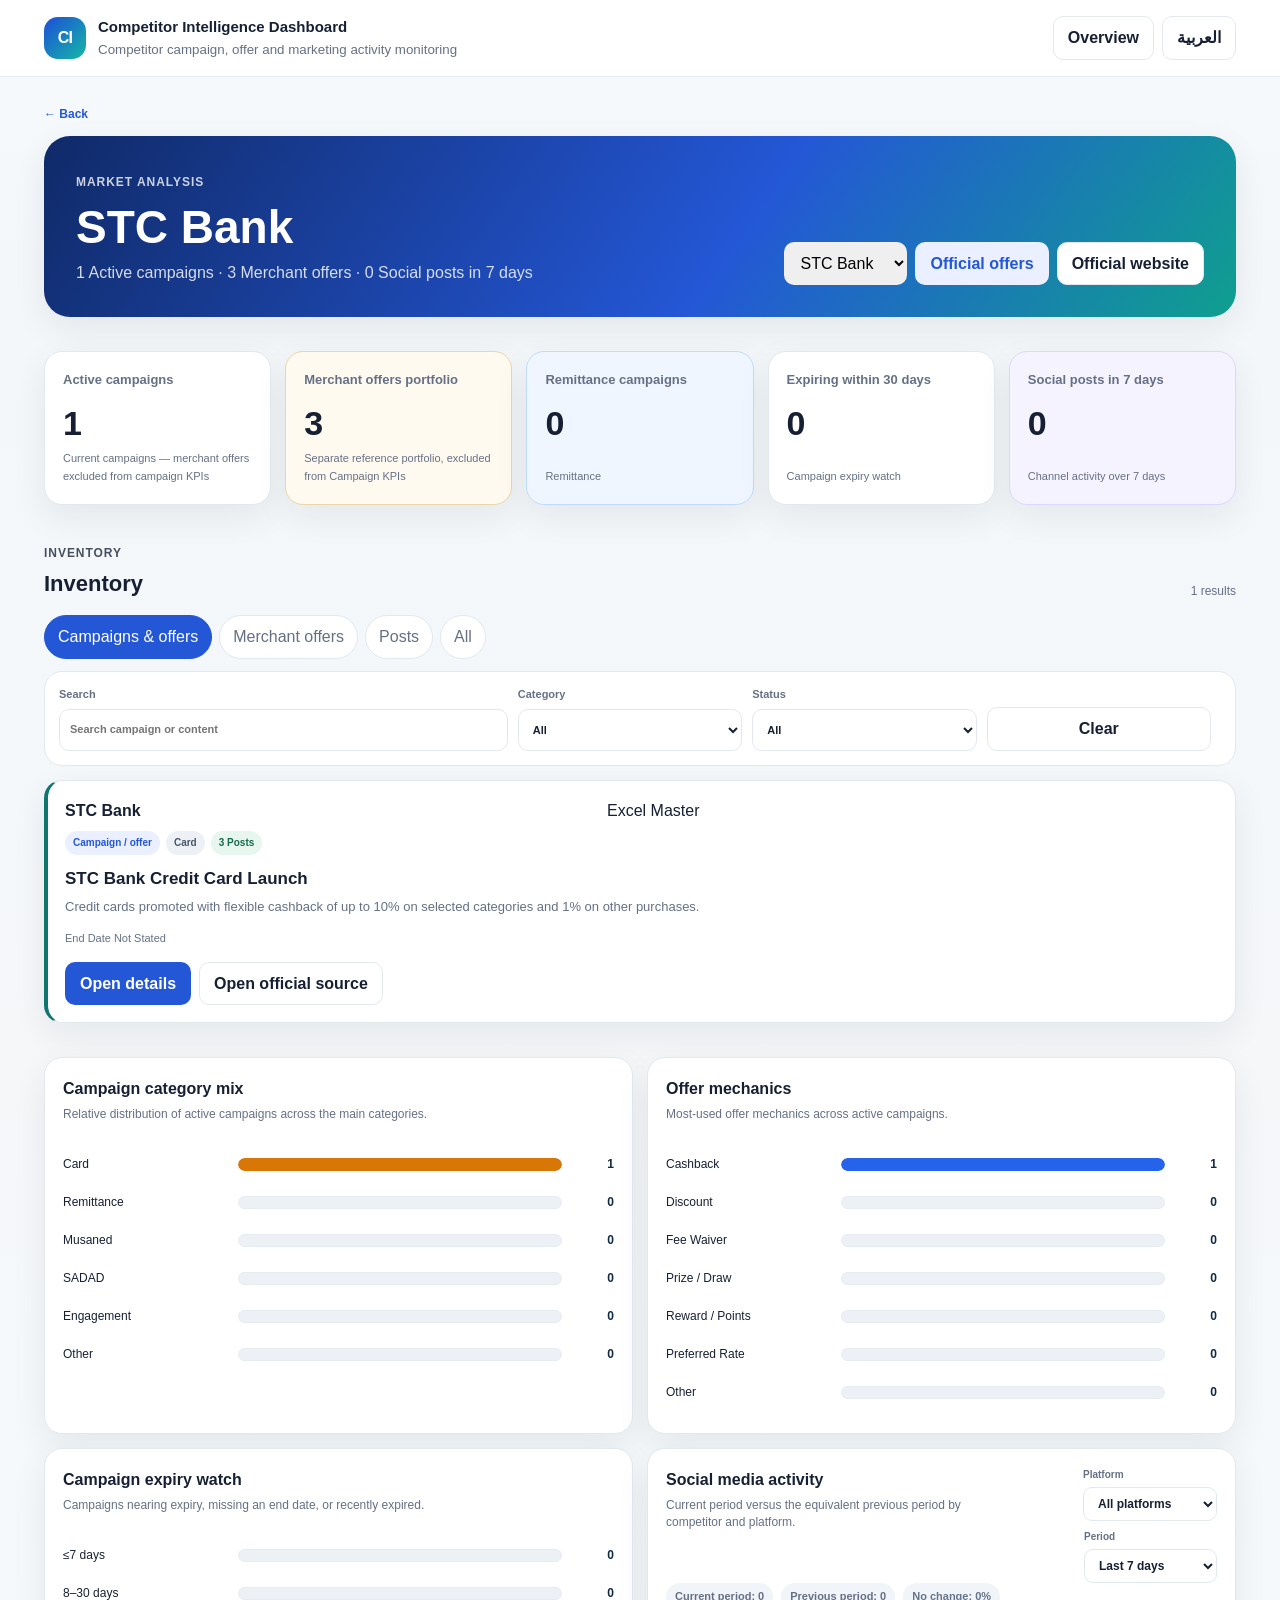
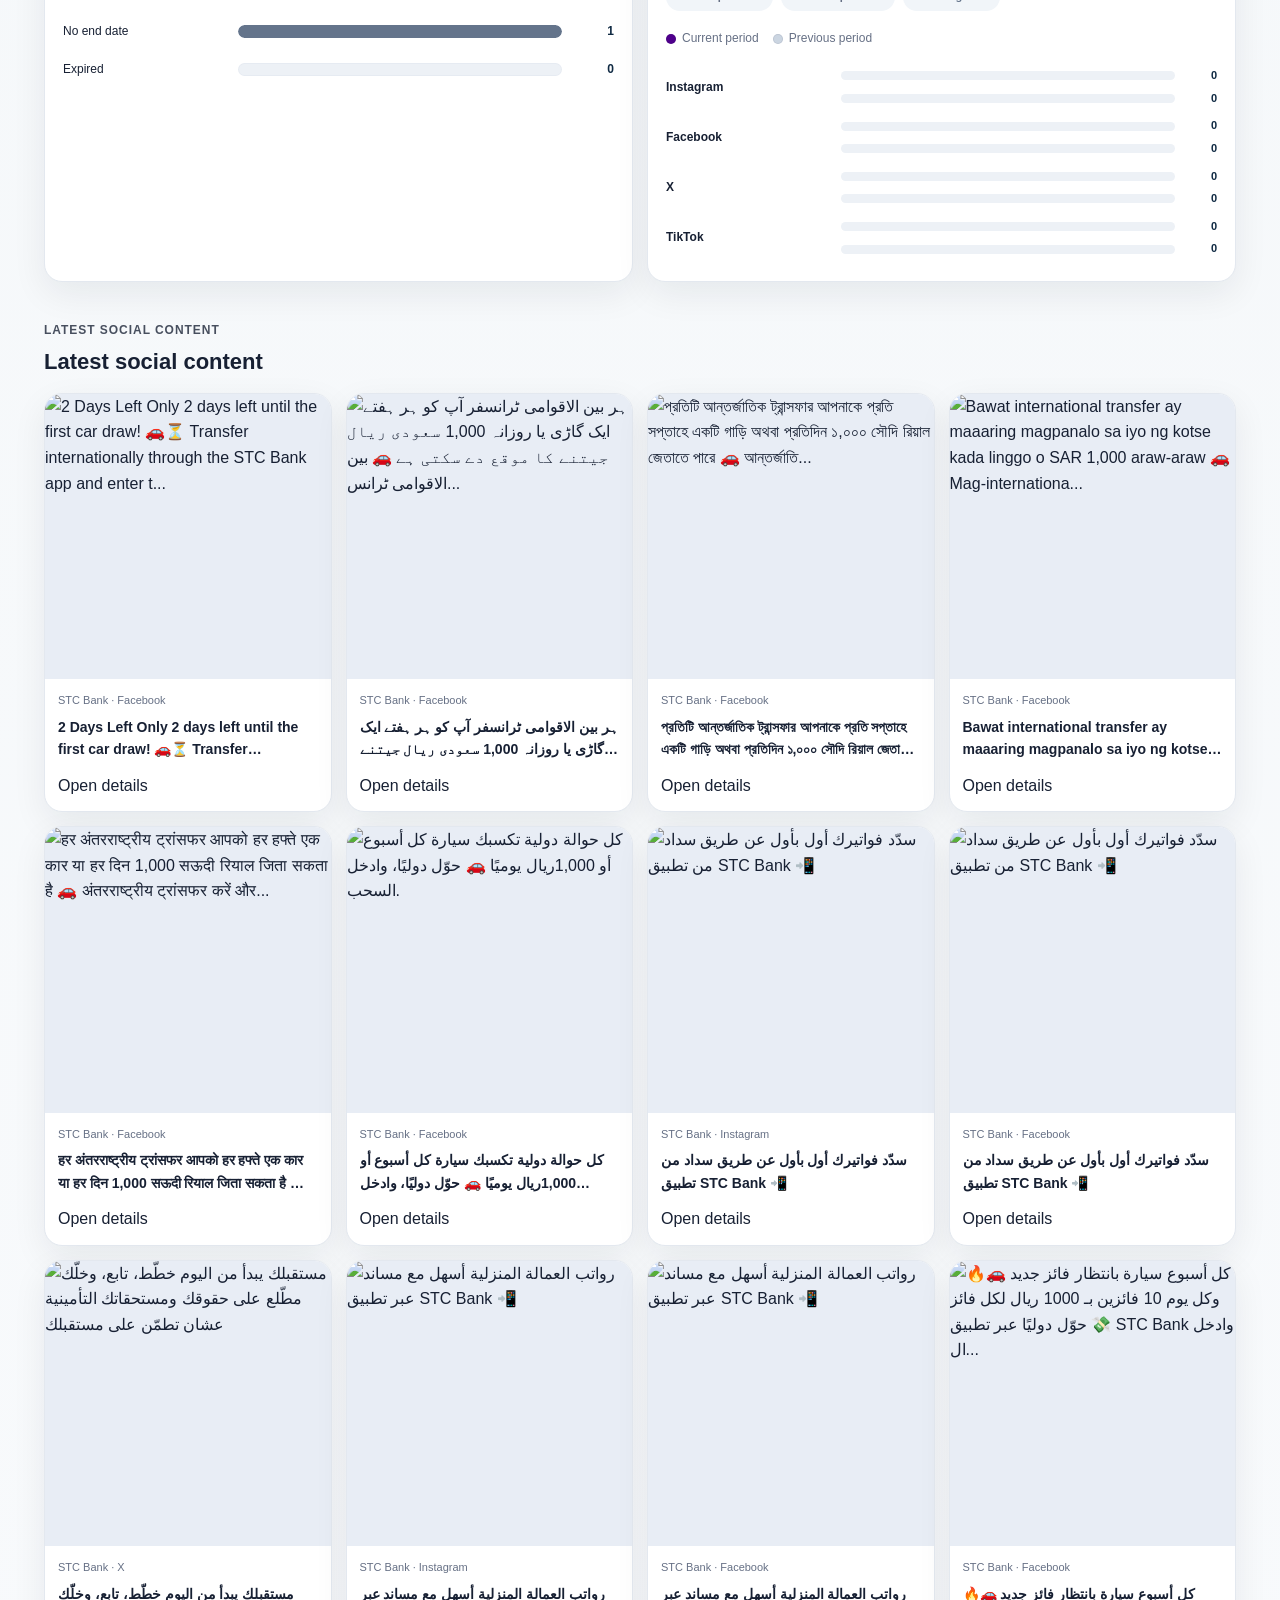
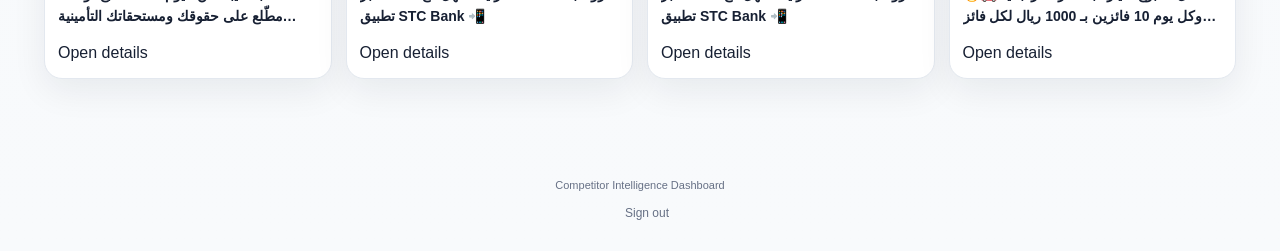
==== competitor.html @ 685571c6 "Add files via upload" ====
<!DOCTYPE html>
<html lang="en" dir="ltr">
<head><meta charset="UTF-8"><meta name="viewport" content="width=device-width, initial-scale=1.0"><title>Competitor Analysis</title><link rel="stylesheet" href="assets/styles.css?v=5.9.1"></head>
<body>
<header class="site-header"><div class="site-header__inner"><a class="brand" href="index.html"><span class="brand__mark">CI</span><span><strong data-i18n="appTitle"></strong><small data-i18n="appSubtitle"></small></span></a><div class="header-actions"><a class="button button--secondary" href="review.html" data-i18n="reviewCenter" data-admin-only hidden></a><button id="export-edits" class="button button--ghost" data-i18n="exportEdits"></button><a class="button button--ghost" href="index.html" data-i18n="overview"></a><button class="language-button" data-language-toggle></button></div></div></header>
<main class="page-shell"><div id="loading" class="loading-state"><span class="spinner"></span><span data-i18n="loading"></span></div><div id="error"></div><div id="content" hidden>
<nav class="breadcrumb"><a href="index.html">← <span data-i18n="back"></span></a></nav>
<section class="competitor-hero"><div><span class="eyebrow" data-i18n="marketAnalysis"></span><h1 id="competitor-name"></h1><p id="competitor-summary"></p></div><div class="competitor-hero__actions"><button id="refresh-competitor" type="button" class="button button--primary" data-i18n="checkNow" data-refresh-control="true" data-admin-only hidden></button><button id="add-campaign" class="button button--primary" data-i18n="addCampaign"></button><select id="competitor-switcher"></select><a id="offers-url" class="button button--secondary" target="_blank" rel="noopener noreferrer" data-i18n="officialOffers"></a><a id="website-url" class="button button--ghost" target="_blank" rel="noopener noreferrer" data-i18n="officialWebsite"></a></div></section>
<section class="section"><div id="kpi-grid" class="kpi-grid"></div></section>
<section class="section"><div class="section-heading"><div><span class="eyebrow" data-i18n="inventory"></span><h2 data-i18n="inventory"></h2></div><span id="result-count" class="result-meta"></span></div>
<div class="tabs" id="content-tabs"><button class="tab is-active" data-type="campaign" data-i18n="campaigns"></button><button class="tab" data-type="merchant_offer" data-i18n="merchantOffers"></button><button class="tab" data-type="posts" data-i18n="posts"></button><button class="tab" data-type="review" data-i18n="review" data-admin-only hidden></button><button class="tab" data-type="all" data-i18n="all"></button></div>
<div class="filter-panel"><div class="filter-grid"><label><span data-i18n="search"></span><input id="search" type="search" data-i18n-placeholder="searchPlaceholder"></label><label><span data-i18n="category"></span><select id="category-filter"></select></label><label><span data-i18n="status"></span><select id="status-filter"><option value="" data-i18n="all"></option><option value="Active">Active</option><option value="End Date Not Stated">End Date Not Stated</option><option value="Expiring ≤7 Days">Expiring ≤7 Days</option><option value="Expiring 8–30 Days">Expiring 8–30 Days</option><option value="Expired">Expired</option></select></label><label data-admin-only hidden><span data-i18n="reviewReason"></span><select id="review-reason-filter"></select></label><button id="clear-filters" class="button button--ghost" data-i18n="clear"></button></div></div>
<div id="item-list" class="item-list"></div><button id="load-more" type="button" class="button button--secondary load-more" data-i18n="loadMore" hidden></button></section>
<section class="section"><div class="chart-grid"><article class="chart-card"><header><div><h3 data-i18n="categoryMix"></h3><p data-i18n="campaignMixNote"></p></div></header><div id="category-chart" class="chart-body"></div></article><article class="chart-card"><header><div><h3 data-i18n="mechanicsMix"></h3><p data-i18n="mechanicsMixNote"></p></div></header><div id="mechanics-chart" class="chart-body"></div></article><article class="chart-card"><header><div><h3 data-i18n="expiryRisk"></h3><p data-i18n="expiryRiskNote"></p></div></header><div id="expiry-chart" class="chart-body"></div></article><article class="chart-card chart-card--social"><header><div><h3 data-i18n="socialMediaActivity"></h3><p data-i18n="socialActivityNote"></p></div><div class="chart-toolbar"><label><span data-i18n="platform"></span><select id="competitor-social-platform-filter"><option value="" data-i18n="allPlatforms"></option><option value="instagram">Instagram</option><option value="facebook">Facebook</option><option value="x">X</option><option value="tiktok">TikTok</option></select></label><label><span data-i18n="chartPeriod"></span><select id="competitor-social-period-filter"><option value="7" data-i18n="last7Days"></option><option value="30" data-i18n="last30Days"></option></select></label></div></header><div id="competitor-social-comparison-summary" class="chart-comparison-summary"></div><div id="channel-chart" class="chart-body"></div></article></div></section>
<section class="section"><div class="section-heading"><div><span class="eyebrow" data-i18n="latestMedia"></span><h2 data-i18n="latestMedia"></h2></div></div><div id="media-grid" class="media-grid"></div></section>
<section id="competitor-source-health" class="section" hidden><details class="compact-drawer source-drawer"><summary><strong data-i18n="sourceHealth"></strong><span id="source-summary" class="status-summary"></span></summary><div class="drawer-body"><div id="source-list" class="source-list"></div></div></details><details class="compact-drawer refresh-drawer"><summary><strong data-i18n="refreshHistory"></strong></summary><div class="drawer-body"><div id="refresh-history-list" class="refresh-history-list"></div></div></details></section>
</div></main><footer class="footer"><span>Competitor Intelligence Dashboard</span><a class="footer-signout" href="/__logout" data-i18n="signOut"></a></footer><script src="assets/common.js?v=5.9.1" defer></script><script src="assets/competitor.js?v=5.9.1" defer></script></body></html>
---- assets/styles.css ----
:root {
  --bg: #f4f7fb;
  --surface: #ffffff;
  --surface-soft: #f8fafc;
  --text: #172033;
  --muted: #667085;
  --border: #e3e8ef;
  --primary: #2457d6;
  --primary-soft: #eaf0ff;
  --success: #087f5b;
  --success-soft: #e7f8f1;
  --warning: #a35b00;
  --warning-soft: #fff3db;
  --partner: #7c3aed;
  --partner-soft: #f1eafe;
  --danger: #b42318;
  --shadow: 0 12px 35px rgba(16, 24, 40, .07);
  --radius: 18px;
}
* { box-sizing: border-box; }
html { scroll-behavior: smooth; }
body { margin: 0; background: var(--bg); color: var(--text); font-family: Inter, "Segoe UI", Tahoma, Arial, sans-serif; line-height: 1.6; }
a { color: inherit; text-decoration: none; }
button, input, select { font: inherit; }
button, select { cursor: pointer; }
.site-header { position: sticky; top: 0; z-index: 50; background: rgba(255,255,255,.92); backdrop-filter: blur(12px); border-bottom: 1px solid var(--border); }
.site-header__inner { max-width: 1240px; margin: auto; min-height: 76px; padding: 12px 24px; display: flex; align-items: center; justify-content: space-between; gap: 18px; }
.brand { display: flex; align-items: center; gap: 12px; min-width: 0; }
.brand__mark { width: 42px; height: 42px; border-radius: 14px; background: linear-gradient(135deg, #1d4ed8, #14b8a6); color: #fff; display: grid; place-items: center; font-weight: 800; letter-spacing: -.04em; }
.brand span:last-child { display: grid; min-width: 0; }
.brand strong { font-size: 15px; }
.brand small { color: var(--muted); white-space: nowrap; overflow: hidden; text-overflow: ellipsis; max-width: 560px; }
.header-actions { display: flex; gap: 8px; align-items: center; }
.language-button, .button { border: 1px solid transparent; border-radius: 10px; min-height: 40px; padding: 8px 14px; font-weight: 700; background: var(--surface); color: var(--text); display: inline-flex; align-items: center; justify-content: center; gap: 7px; }
.language-button { border-color: var(--border); }
.button--primary { background: var(--primary); color: #fff; }
.button--secondary { background: var(--primary-soft); color: var(--primary); }
.button--danger { background: #fff1f2; color: #b42318; border-color: #fecdd3; }
.button--danger:hover { background: #ffe4e6; color: #991b1b; }
.button--ghost { border-color: var(--border); background: var(--surface); }
.button:hover, .language-button:hover { transform: translateY(-1px); box-shadow: 0 6px 16px rgba(16,24,40,.08); }
.page-shell { max-width: 1240px; margin: auto; padding: 28px 24px 70px; }
.hero, .competitor-hero, .item-hero { background: linear-gradient(125deg, #102a68, #2457d6 58%, #0f9f8f); color: #fff; border-radius: 26px; padding: 32px; display: flex; justify-content: space-between; align-items: flex-end; gap: 30px; box-shadow: var(--shadow); }
.hero h1, .competitor-hero h1, .item-hero h1 { margin: 7px 0 6px; font-size: clamp(28px, 4vw, 46px); line-height: 1.15; }
.hero p, .competitor-hero p, .item-hero p { margin: 0; max-width: 760px; color: rgba(255,255,255,.82); }
.hero__meta, .competitor-hero__actions, .item-hero__actions { display: flex; flex-wrap: wrap; gap: 8px; justify-content: flex-end; }
.competitor-hero__actions select { min-height: 42px; border: 0; border-radius: 10px; padding: 0 12px; }
.eyebrow { font-size: 12px; font-weight: 800; letter-spacing: .08em; text-transform: uppercase; opacity: .78; }
.meta-chip, .status-chip { padding: 8px 11px; border-radius: 999px; background: rgba(255,255,255,.14); color: #fff; font-size: 12px; white-space: nowrap; }
.status-chip--success { background: rgba(16,185,129,.24); }
.status-chip--warning { background: rgba(245,158,11,.28); }
.notice-grid { display: grid; grid-template-columns: repeat(2, minmax(0,1fr)); gap: 12px; margin: 18px 0; }
.notice { padding: 14px 16px; background: #eef4ff; color: #29466f; border: 1px solid #dce7fa; border-radius: 14px; font-size: 13px; }
.section { margin-top: 34px; }
.section-heading { display: flex; justify-content: space-between; align-items: end; gap: 18px; margin-bottom: 14px; }
.section-heading h2 { margin: 2px 0 0; font-size: 22px; }
.section-heading p { margin: 0; max-width: 620px; color: var(--muted); font-size: 13px; }
.count-badge { display: inline-grid; place-items: center; min-width: 25px; height: 25px; padding: 0 7px; border-radius: 999px; background: var(--warning-soft); color: var(--warning); font-size: 12px; vertical-align: middle; }
.kpi-grid { display: grid; grid-template-columns: repeat(5, minmax(0,1fr)); gap: 14px; }
.kpi-card { background: var(--surface); border: 1px solid var(--border); border-radius: var(--radius); padding: 18px; box-shadow: var(--shadow); min-height: 135px; display: flex; flex-direction: column; }
.kpi-card__label { color: var(--muted); font-size: 13px; font-weight: 700; }
.kpi-card strong { font-size: 34px; line-height: 1.1; margin: 14px 0 8px; }
.kpi-card small { color: var(--muted); font-size: 11px; margin-top: auto; }
.kpi-card--success { border-top: 4px solid var(--success); }
.kpi-card--partner { border-top: 4px solid var(--partner); }
.kpi-card--info { border-top: 4px solid var(--primary); }
.kpi-card--warning { border-top: 4px solid var(--warning); }
.chart-grid { display: grid; grid-template-columns: repeat(2, minmax(0,1fr)); gap: 14px; }
.chart-card { background: var(--surface); border: 1px solid var(--border); border-radius: var(--radius); box-shadow: var(--shadow); overflow: hidden; }
.chart-card--wide { grid-column: span 1; }
.chart-card--full { grid-column: 1 / -1; }
.chart-card header { padding: 18px 18px 0; }
.chart-card h3 { margin: 0; font-size: 16px; }
.chart-card header p { color: var(--muted); margin: 4px 0 0; font-size: 12px; }
.chart-body { padding: 18px; min-height: 180px; }
.chart-body--scroll { overflow-x: auto; }
.bar-row { display: grid; grid-template-columns: minmax(90px, 160px) 1fr 32px; align-items: center; gap: 10px; margin: 10px 0; font-size: 12px; }
.bar-row__label { overflow: hidden; text-overflow: ellipsis; white-space: nowrap; }
.bar-row__track { height: 10px; background: #edf1f6; border-radius: 99px; overflow: hidden; }
.bar-row__fill { display: block; height: 100%; border-radius: inherit; background: var(--bar-color, var(--primary)); }
.bar-row__value { text-align: end; }
.line-chart { width: 100%; height: auto; min-height: 190px; }
.chart-gridline { stroke: #e7ecf2; stroke-width: 1; }
.chart-legend { display: flex; gap: 14px; flex-wrap: wrap; font-size: 12px; color: var(--muted); }
.chart-legend span { display: inline-flex; gap: 6px; align-items: center; }
.chart-legend i { width: 10px; height: 10px; border-radius: 99px; background: var(--legend-color); }
.matrix, .heatmap { min-width: 680px; }
.matrix__row, .heatmap__row { display: grid; grid-template-columns: minmax(130px, 1.5fr) repeat(4, minmax(70px,1fr)); border-bottom: 1px solid var(--border); align-items: center; }
.matrix__row > *, .heatmap__row > * { padding: 10px; text-align: center; font-size: 12px; }
.matrix__row > :first-child, .heatmap__row > :first-child { text-align: start; font-weight: 700; }
.matrix__row--head, .heatmap__row--head { background: var(--surface-soft); color: var(--muted); }
.heatmap__row { grid-template-columns: minmax(130px, 1.5fr) repeat(8, minmax(80px,1fr)); }
.heatmap__cell { background: color-mix(in srgb, var(--primary) calc(var(--heat) * 75%), white); min-height: 42px; display: grid; place-items: center; }
.alert-section { background: var(--surface); border: 1px solid var(--border); border-radius: var(--radius); padding: 18px; box-shadow: var(--shadow); }
.alert-list { display: grid; gap: 8px; }
.alert-row { display: grid; grid-template-columns: 34px 1fr auto; gap: 10px; align-items: center; border: 1px solid var(--border); border-radius: 12px; padding: 11px; background: var(--surface-soft); }
.alert-row:hover { border-color: #b8c7e8; }
.alert-row__icon { width: 30px; height: 30px; border-radius: 9px; display: grid; place-items: center; background: var(--primary-soft); color: var(--primary); font-weight: 900; }
.alert-row--warning .alert-row__icon { background: var(--warning-soft); color: var(--warning); }
.alert-row__body { display: grid; min-width: 0; }
.alert-row__body span { color: var(--muted); white-space: nowrap; overflow: hidden; text-overflow: ellipsis; font-size: 12px; }
.alert-row time { color: var(--muted); font-size: 11px; }
.competitor-grid { display: grid; grid-template-columns: repeat(3,minmax(0,1fr)); gap: 14px; }
.competitor-card { background: var(--surface); border: 1px solid var(--border); border-radius: var(--radius); padding: 18px; box-shadow: var(--shadow); }
.competitor-card__head { display: flex; justify-content: space-between; gap: 12px; align-items: center; }
.competitor-card__head h3 { margin: 0; font-size: 19px; }
.competitor-card__head a { color: var(--primary); font-size: 12px; font-weight: 800; }
.mini-kpis { display: grid; grid-template-columns: repeat(3,1fr); gap: 8px; margin: 16px 0; }
.mini-kpis span { background: var(--surface-soft); border-radius: 10px; padding: 10px; font-size: 10px; color: var(--muted); }
.mini-kpis strong { display: block; color: var(--text); font-size: 20px; }
.compact-dl { margin: 0; display: grid; gap: 8px; }
.compact-dl div { display: flex; justify-content: space-between; gap: 10px; font-size: 12px; }
.compact-dl dt { color: var(--muted); }
.compact-dl dd { margin: 0; font-weight: 700; text-align: end; }
.media-grid { display: grid; grid-template-columns: repeat(4,minmax(0,1fr)); gap: 14px; }
.media-card { background: var(--surface); border: 1px solid var(--border); border-radius: var(--radius); overflow: hidden; box-shadow: var(--shadow); }
.media-card__visual { display: block; aspect-ratio: 1/1; background: #e8edf5; overflow: hidden; }
.media, .media-link { width: 100%; height: 100%; object-fit: cover; display: block; }
.media-link { position: relative; }
.media-link img { width: 100%; height: 100%; object-fit: cover; }
.media-play { position: absolute; inset: 50% auto auto 50%; transform: translate(-50%,-50%); width: 52px; height: 52px; border-radius: 50%; display: grid; place-items: center; background: rgba(0,0,0,.7); color: #fff; }
.media-placeholder { height: 100%; min-height: 160px; display: grid; place-items: center; align-content: center; gap: 7px; background: #172033; color: #fff; font-size: 36px; text-align: center; padding: 20px; }
.media-placeholder small { font-size: 11px; opacity: .7; }
.media-card__body { padding: 13px; }
.media-card__meta { color: var(--muted); font-size: 11px; }
.media-card h3 { font-size: 14px; margin: 6px 0 12px; display: -webkit-box; -webkit-line-clamp: 2; -webkit-box-orient: vertical; overflow: hidden; }
.media-card__actions { display: flex; justify-content: space-between; font-size: 11px; color: var(--primary); font-weight: 800; }
.tabs { display: flex; gap: 7px; flex-wrap: wrap; margin-bottom: 12px; }
.tab { border: 1px solid var(--border); background: var(--surface); border-radius: 999px; padding: 8px 13px; color: var(--muted); }
.tab.is-active { background: var(--primary); color: #fff; border-color: var(--primary); }
.filter-panel { background: var(--surface); border: 1px solid var(--border); border-radius: var(--radius); padding: 14px; margin-bottom: 14px; }
.filter-grid { display: grid; grid-template-columns: 2fr repeat(3,1fr) auto; gap: 10px; align-items: end; }
.filter-grid label { display: grid; gap: 5px; color: var(--muted); font-size: 11px; font-weight: 700; }
.filter-grid input, .filter-grid select { width: 100%; min-height: 42px; border: 1px solid var(--border); background: #fff; border-radius: 10px; padding: 8px 10px; color: var(--text); }
.item-list { display: grid; gap: 12px; }
.item-card { background: var(--surface); border: 1px solid var(--border); border-inline-start: 5px solid #94a3b8; border-radius: var(--radius); overflow: hidden; box-shadow: var(--shadow); display: grid; grid-template-columns: auto 1fr; }
.item-card--success { border-inline-start-color: var(--success); }
.item-card--partner { border-inline-start-color: var(--partner); }
.item-card--warning { border-inline-start-color: var(--warning); }
.item-card--info { border-inline-start-color: var(--primary); }
.item-card__media { width: 180px; min-height: 180px; background: #edf1f6; }
.item-card__media .media { min-height: 180px; }
.item-card__body { padding: 17px; min-width: 0; }
.item-card__top { display: flex; justify-content: space-between; gap: 12px; }
.item-card__brand { font-weight: 800; }
.item-card__source { color: var(--muted); font-size: 11px; }
.item-card h3 { margin: 10px 0 5px; font-size: 17px; }
.item-card p { margin: 0 0 12px; color: var(--muted); font-size: 13px; }
.item-card__meta { display: flex; flex-wrap: wrap; gap: 15px; color: var(--muted); font-size: 11px; }
.item-card__actions { display: flex; gap: 8px; margin-top: 14px; flex-wrap: wrap; }
.pill-row { display: flex; gap: 6px; flex-wrap: wrap; margin-top: 8px; }
.pill { display: inline-flex; align-items: center; min-height: 24px; padding: 3px 8px; border-radius: 999px; background: #edf1f6; color: #475569; font-size: 10px; font-weight: 800; }
.pill--success { background: var(--success-soft); color: var(--success); }
.pill--partner { background: var(--partner-soft); color: var(--partner); }
.pill--warning { background: var(--warning-soft); color: var(--warning); }
.pill--info { background: var(--primary-soft); color: var(--primary); }
.pill--benefit { background: #fff0f6; color: #b42366; }
.result-meta { color: var(--muted); font-size: 12px; }
.panel { background: var(--surface); border: 1px solid var(--border); border-radius: var(--radius); padding: 16px; }
.panel summary { cursor: pointer; font-weight: 800; }
.source-list { display: grid; gap: 8px; margin-top: 12px; }
.source-row { display: grid; grid-template-columns: 1fr 1fr auto minmax(0,2fr); gap: 10px; align-items: center; padding: 10px; border-top: 1px solid var(--border); font-size: 12px; }
.source-row code { overflow: hidden; text-overflow: ellipsis; color: var(--danger); }
.insight-grid { display: grid; grid-template-columns: repeat(3,minmax(0,1fr)); gap: 14px; }
.insight-card { background: var(--surface); border: 1px solid var(--border); border-radius: var(--radius); padding: 18px; box-shadow: var(--shadow); }
.insight-card > span { color: var(--muted); font-size: 12px; }
.insight-card strong { display: block; font-size: 22px; margin: 8px 0; }
.insight-card p { color: var(--muted); font-size: 12px; margin: 0; }
.breadcrumb { margin-bottom: 12px; color: var(--primary); font-weight: 800; font-size: 12px; }
.warning-stack { display: grid; gap: 8px; margin-top: 16px; }
.warning-box { padding: 13px 15px; border-radius: 12px; background: var(--warning-soft); color: var(--warning); border: 1px solid #f5d79b; }
.item-detail-grid { display: grid; grid-template-columns: 1fr 1fr 1.2fr; gap: 14px; }
.detail-card { background: var(--surface); border: 1px solid var(--border); border-radius: var(--radius); padding: 18px; box-shadow: var(--shadow); min-width: 0; }
.detail-card h2 { margin-top: 0; font-size: 18px; }
.detail-card dl { margin: 0; display: grid; gap: 8px; }
.detail-card dl div { display: grid; grid-template-columns: 120px 1fr; gap: 8px; border-bottom: 1px solid var(--border); padding-bottom: 7px; font-size: 12px; }
.detail-card dt { color: var(--muted); }
.detail-card dd { margin: 0; overflow-wrap: anywhere; }
.detail-card--media #media { min-height: 280px; }
.detail-card--media .media { max-height: 430px; border-radius: 12px; object-fit: contain; background: #111827; }
.classification-block h3 { margin: 18px 0 5px; font-size: 13px; }
.review-reasons { display: grid; gap: 5px; margin-top: 14px; }
.review-reasons code { padding: 7px; border-radius: 8px; background: var(--warning-soft); color: var(--warning); }
.timeline { position: relative; display: grid; gap: 10px; }
.timeline::before { content: ""; position: absolute; inset-block: 8px; inset-inline-start: 15px; width: 2px; background: var(--border); }
.timeline-row { display: grid; grid-template-columns: 32px 1fr; gap: 12px; position: relative; }
.timeline-row__dot { width: 14px; height: 14px; border-radius: 50%; background: var(--primary); border: 4px solid var(--primary-soft); margin: 5px 9px; z-index: 1; }
.timeline-row > div { background: var(--surface); border: 1px solid var(--border); border-radius: 13px; padding: 13px; }
.timeline-row p { margin: 4px 0; }
.timeline-row small { color: var(--muted); }
.empty-state, .error-state, .loading-state { background: var(--surface); border: 1px dashed #cbd5e1; border-radius: var(--radius); padding: 28px; color: var(--muted); text-align: center; }
.loading-state { margin-top: 30px; }
.spinner { display: inline-block; width: 17px; height: 17px; border: 2px solid #cbd5e1; border-top-color: var(--primary); border-radius: 50%; animation: spin .8s linear infinite; vertical-align: middle; margin-inline-end: 8px; }
.error-state { display: grid; gap: 12px; justify-items: center; margin-top: 28px; }
.error-state code { color: var(--danger); }
.footer { text-align: center; color: var(--muted); padding: 28px; font-size: 11px; }
@keyframes spin { to { transform: rotate(360deg); } }
@media (max-width: 1000px) {
  .kpi-grid { grid-template-columns: repeat(3,1fr); }
  .competitor-grid { grid-template-columns: repeat(2,1fr); }
  .media-grid { grid-template-columns: repeat(3,1fr); }
  .filter-grid { grid-template-columns: repeat(2,1fr); }
  .item-detail-grid { grid-template-columns: 1fr 1fr; }
  .detail-card--media { grid-column: 1 / -1; }
}
@media (max-width: 700px) {
  .site-header__inner, .page-shell { padding-inline: 14px; }
  .brand small { display: none; }
  .hero, .competitor-hero, .item-hero { padding: 22px; border-radius: 20px; display: grid; }
  .hero__meta, .competitor-hero__actions, .item-hero__actions { justify-content: flex-start; }
  .notice-grid, .chart-grid, .competitor-grid, .insight-grid, .item-detail-grid { grid-template-columns: 1fr; }
  .kpi-grid { grid-template-columns: repeat(2,1fr); }
  .media-grid { grid-template-columns: repeat(2,1fr); }
  .filter-grid { grid-template-columns: 1fr; }
  .item-card { grid-template-columns: 1fr; }
  .item-card__media { width: 100%; height: 220px; }
  .source-row { grid-template-columns: 1fr auto; }
  .source-row code { grid-column: 1 / -1; }
  .section-heading { align-items: flex-start; }
}
@media (max-width: 430px) {
  .kpi-grid, .media-grid { grid-template-columns: 1fr; }
  .header-actions .button { display: none; }
  .mini-kpis { grid-template-columns: 1fr; }
}

/* v4 professional additions */
:root { --navy:#102a43; --teal:#0f766e; --soft:#f4f7f9; --gold:#b7791f; --danger:#b42318; }
body { background: linear-gradient(180deg,#f7fafc 0,#f4f7f9 260px,#f8fafc 100%); }
.site-header { position: sticky; top: 0; z-index: 50; backdrop-filter: blur(14px); background: rgba(255,255,255,.94); }
.hero--executive { background: linear-gradient(135deg,#102a43,#0f766e); color:#fff; border:0; box-shadow:0 18px 50px rgba(16,42,67,.18); }
.hero--executive p,.hero--executive .eyebrow { color:rgba(255,255,255,.78); }
.hero--executive .meta-chip { background:rgba(255,255,255,.12); color:#fff; border-color:rgba(255,255,255,.2); }
.hero-notes { display:grid; gap:8px; margin-top:18px; max-width:780px; font-size:13px; color:rgba(255,255,255,.86); }
.compact-drawers { display:grid; grid-template-columns:1fr 1fr; gap:14px; margin:18px 0 8px; }
.compact-drawer { border:1px solid var(--border); border-radius:14px; background:#fff; box-shadow:0 8px 24px rgba(16,42,67,.05); overflow:hidden; }
.compact-drawer summary { cursor:pointer; list-style:none; display:flex; align-items:center; gap:10px; min-height:56px; padding:12px 16px; }
.compact-drawer summary::-webkit-details-marker { display:none; }
.compact-drawer summary::after { content:'⌄'; margin-inline-start:auto; color:var(--text-muted); transition:.2s; }
.compact-drawer[open] summary::after { transform:rotate(180deg); }
.drawer-icon { width:30px; height:30px; display:grid; place-items:center; border-radius:9px; background:#eef6f4; }
.drawer-body { border-top:1px solid var(--border); padding:16px; }
.drawer-actions { display:flex; align-items:center; justify-content:space-between; gap:12px; margin-bottom:12px; }
.drawer-description { color:var(--text-secondary); font-size:13px; margin:0 0 14px; }
.status-summary { font-size:13px; color:var(--text-secondary); }
.signal-grid { display:grid; grid-template-columns:repeat(4,minmax(0,1fr)); gap:14px; }
.signal-card { background:#fff; border:1px solid var(--border); border-radius:14px; padding:18px; box-shadow:0 8px 22px rgba(16,42,67,.05); }
.signal-card span { display:block; font-size:12px; color:var(--text-muted); margin-bottom:8px; }
.signal-card strong { font-size:18px; color:var(--navy); }
.kpi-card--gold { border-color:#ead7a4; background:#fffaf0; }
.kpi-card--blue { border-color:#bfdbfe; background:#eff6ff; }
.kpi-card--purple { border-color:#ddd6fe; background:#f5f3ff; }
.kpi-card--danger { border-color:#fecaca; background:#fff5f5; }
.kpi-card--warning { border-color:#fed7aa; background:#fff7ed; }
.pill--gold { background:#fff4d6; color:#8a5a00; }
.pill--success { background:#e7f6ef; color:#176b4d; }
.pill--purple { background:#f3e8ff; color:#7e22ce; }
.item-card--campaign { border-inline-start:4px solid #0f766e; }
.item-card--merchant_offer { border-inline-start:4px solid #d97706; }
.item-card--review { border-inline-start:4px solid #dc2626; }
.item-card--social_post,.item-card--awareness { border-inline-start:4px solid #2563eb; }
.item-card__body p { max-height:5.2em; overflow:hidden; }
.item-card__actions { flex-wrap:wrap; }
.source-list { display:grid; grid-template-columns:repeat(2,minmax(0,1fr)); gap:12px; }
.source-card { border:1px solid var(--border); border-radius:12px; padding:14px; background:#fff; }
.source-card--ok { border-inline-start:4px solid #16a34a; }
.source-card--failed { border-inline-start:4px solid #dc2626; background:#fff8f8; }
.source-card>div:first-child { display:flex; justify-content:space-between; gap:10px; margin-bottom:10px; }
.source-card dl { display:grid; grid-template-columns:repeat(3,1fr); gap:8px; margin:0 0 10px; }
.source-card dl div { min-width:0; }
.source-card dt { font-size:11px; color:var(--text-muted); }
.source-card dd { margin:2px 0 0; font-size:12px; overflow-wrap:anywhere; }
.source-card code { display:block; white-space:pre-wrap; overflow-wrap:anywhere; background:#fff1f2; color:#9f1239; padding:8px; border-radius:8px; margin:8px 0; font-size:11px; }
.source-state { font-size:12px; font-weight:700; }
.source-note { font-size:12px; color:#9a6700; background:#fff8db; padding:8px; border-radius:8px; }
.editor-note { margin:0 0 14px; padding:10px 12px; background:#eef6ff; border-radius:10px; color:#294e6e; font-size:13px; }
.modal-backdrop { position:fixed; inset:0; z-index:1000; background:rgba(15,23,42,.55); display:grid; place-items:center; padding:20px; }
.modal { width:min(900px,100%); max-height:92vh; overflow:auto; background:#fff; border-radius:18px; box-shadow:0 30px 90px rgba(15,23,42,.32); }
.modal__header,.modal__footer { display:flex; align-items:center; justify-content:space-between; gap:12px; padding:18px 20px; border-bottom:1px solid var(--border); }
.modal__footer { border-top:1px solid var(--border); border-bottom:0; justify-content:flex-end; flex-wrap:wrap; }
.modal__body { padding:20px; }
.icon-button { border:0; background:#f1f5f9; width:38px; height:38px; border-radius:10px; font-size:24px; cursor:pointer; }
.editor-grid { display:grid; grid-template-columns:repeat(2,minmax(0,1fr)); gap:14px; }
.editor-field { display:flex; flex-direction:column; gap:6px; }
.editor-field span { font-size:12px; color:var(--text-secondary); font-weight:600; }
.editor-field input,.editor-field select,.editor-field textarea { width:100%; border:1px solid var(--border); border-radius:9px; padding:10px 12px; font:inherit; background:#fff; }
.editor-field:has(textarea) { grid-column:1/-1; }
.editor-field input[type=checkbox] { width:22px; height:22px; }
.social-links { display:flex; flex-wrap:wrap; gap:9px; }
.social-link { display:inline-flex; align-items:center; padding:8px 11px; border:1px solid var(--border); border-radius:9px; text-decoration:none; font-weight:600; }
.social-link-count { width:100%; font-size:13px; color:var(--text-secondary); }
.detail-card--wide { grid-column:span 2; }
.matrix { min-width:720px; }
.matrix__row { grid-template-columns:minmax(170px,1.3fr) repeat(6,minmax(86px,1fr)); }
.chart-card header p { max-width:620px; }
.alert-list { display:grid; gap:8px; }
.alert-row { display:grid; grid-template-columns:140px 1fr auto; align-items:center; gap:10px; padding:10px 12px; border:1px solid var(--border); border-radius:10px; text-decoration:none; color:inherit; }
.alert-row__type { font-size:12px; color:#9a6700; }
.empty-state--compact { padding:10px; }

@media (max-width: 900px) {
  .compact-drawers,.source-list,.signal-grid { grid-template-columns:1fr 1fr; }
  .editor-grid { grid-template-columns:1fr; }
  .detail-card--wide { grid-column:auto; }
}
@media (max-width: 640px) {
  .compact-drawers,.source-list,.signal-grid { grid-template-columns:1fr; }
  .header-actions { width:100%; overflow:auto; padding-bottom:2px; }
  .alert-row { grid-template-columns:1fr; }
  .modal-backdrop { padding:8px; }
}

/* v5.7.3 — safe refresh feedback, history and bounded result rendering */
.load-more { display: block; margin: 18px auto 0; min-width: 180px; }
.load-more[hidden] { display: none; }
.source-actions { display: flex; flex-wrap: wrap; gap: 10px; align-items: center; margin-top: 10px; }
.source-actions > a { font-weight: 700; }
.refresh-history-list { display: grid; gap: 10px; }
.refresh-history-row { display: grid; gap: 8px; padding: 12px 14px; border: 1px solid var(--border); border-radius: 12px; background: var(--surface); }
.refresh-history-row > div:first-child { display: flex; justify-content: space-between; gap: 12px; color: var(--muted); }
.refresh-history-row > div:first-child strong { color: var(--text); }
.refresh-history-metrics { display: flex; flex-wrap: wrap; gap: 7px; }
.refresh-history-metrics span { padding: 4px 8px; border-radius: 999px; background: var(--surface-soft); color: var(--muted); font-size: 12px; font-weight: 700; }
.competitor-last-new { display: block; margin-top: 3px; color: var(--muted); font-size: 11px; font-weight: 600; }
button:disabled { cursor: wait; opacity: .72; }

@media (max-width: 640px) {
  .refresh-history-row > div:first-child { display: grid; }
  .source-actions .button { width: 100%; }
}

/* v5: detail analysis, compact review and no visible scoring */
.summary-grid{display:grid;grid-template-columns:repeat(2,minmax(0,1fr));gap:14px}.summary-card{border:1px solid var(--border);border-radius:14px;padding:18px;background:#fff;box-shadow:0 8px 22px rgba(16,42,67,.05)}.summary-card--wide{grid-column:1/-1}.summary-card h3{margin:0 0 10px}.summary-card ul{margin:0;padding-inline-start:20px;display:grid;gap:7px}.verification-state{display:inline-flex;align-items:center;gap:8px;font-weight:700;margin-bottom:10px}.evidence-snippet{margin-top:10px;padding:12px;border:1px solid var(--border);border-radius:10px;background:#f8fafc;white-space:pre-wrap;overflow-wrap:anywhere}.conflict-banner{margin-top:10px;padding:10px 12px;border-radius:10px;background:#fff7ed;border:1px solid #fed7aa}.kpi-grid--social{grid-template-columns:repeat(3,minmax(0,1fr))}.linked-posts{display:grid;gap:10px}.linked-post{display:grid;grid-template-columns:110px 1fr auto;gap:12px;align-items:center;padding:11px 12px;border:1px solid var(--border);border-radius:10px;text-decoration:none;color:inherit}.linked-post small{color:var(--text-muted)}.bulk-review{display:flex;align-items:center;gap:10px;flex-wrap:wrap;padding:12px;margin-bottom:12px;border:1px solid var(--border);border-radius:12px;background:#f8fafc}.review-select{width:18px;height:18px;margin:14px;align-self:flex-start}.modal--compact{width:min(720px,100%)}.header-actions{flex-wrap:wrap;justify-content:flex-end}.item-card:has(.review-select){position:relative}
@media(max-width:900px){.summary-grid,.kpi-grid--social{grid-template-columns:1fr 1fr}.linked-post{grid-template-columns:90px 1fr}.linked-post>:last-child{grid-column:2}}
@media(max-width:640px){.summary-grid,.kpi-grid--social{grid-template-columns:1fr}.summary-card--wide{grid-column:auto}.linked-post{grid-template-columns:1fr}.linked-post>:last-child{grid-column:auto}}

/* v5.1: current campaign overview before analytics */
.campaign-overview-section{margin-top:10px}.competitor-grid--campaigns{grid-template-columns:repeat(3,minmax(0,1fr));gap:14px}.competitor-card--campaigns{display:flex;flex-direction:column;gap:12px;min-height:250px}.competitor-card__head{display:flex;align-items:center;justify-content:space-between;gap:12px}.competitor-card__head h3{margin:0}.campaign-preview-list{display:grid;gap:8px;flex:1}.campaign-preview{display:flex;align-items:center;justify-content:space-between;gap:10px;padding:10px 11px;border:1px solid var(--border);border-radius:10px;text-decoration:none;color:inherit;background:#f8fafc}.campaign-preview:hover{background:#f1f5f9;border-color:#cbd5e1}.campaign-preview strong{display:block;font-size:13px;line-height:1.35}.campaign-preview small{display:block;margin-top:4px;color:var(--text-muted);font-size:11px}.campaign-preview__arrow{font-size:20px;color:var(--text-muted)}.campaign-preview-empty{display:grid;place-items:center;min-height:90px;color:var(--text-muted);font-size:13px}.competitor-card__viewall{margin-top:auto;justify-content:center}
@media(max-width:1050px){.competitor-grid--campaigns{grid-template-columns:repeat(2,minmax(0,1fr))}}@media(max-width:700px){.competitor-grid--campaigns{grid-template-columns:1fr}}

/* v5.7.1: admin-triggered competitor refresh controls */
.competitor-card__actions{display:flex;gap:8px;flex-wrap:wrap;margin-top:auto}.competitor-card__actions .button{flex:1;justify-content:center;white-space:nowrap}.refresh-button{background:#fff;color:#102a43;border-color:rgba(255,255,255,.75)}.refresh-button:hover{background:#eef6f4}.button:disabled{cursor:wait;opacity:.72}


/* v5.5.3: keep operational export tools discreet in the footer */
.footer{display:flex;flex-direction:column;align-items:center;gap:9px}.footer__brand{font-size:11px;color:var(--muted)}.admin-tools{position:relative;font-size:10px;color:var(--text-muted)}.admin-tools>summary{list-style:none;cursor:pointer;user-select:none;display:inline-flex;align-items:center;gap:5px;padding:3px 7px;border-radius:7px;color:#94a3b8}.admin-tools>summary::-webkit-details-marker{display:none}.admin-tools>summary::before{content:'⚙';font-size:10px;opacity:.65}.admin-tools>summary:hover{background:#f1f5f9;color:#64748b}.admin-tools__menu{display:flex;gap:5px;flex-wrap:wrap;justify-content:center;margin-top:6px}.admin-tools__menu button{border:0;background:transparent;color:#94a3b8;font-size:10px;padding:3px 6px;border-radius:6px;cursor:pointer}.admin-tools__menu button:hover{background:#f1f5f9;color:#475569}.admin-tools:not([open]) .admin-tools__menu{display:none}

.footer-signout{font-size:12px;color:var(--muted,#64748b);text-decoration:none;margin-inline-start:14px}.footer-signout:hover{text-decoration:underline}

[hidden]{display:none!important;}
.verification-timing{margin:8px 0 14px;padding:8px 10px;border:1px solid var(--border);border-radius:9px;background:#f8fafc;color:var(--text-muted);font-size:11px}.verification-time{font-size:12px;color:var(--text-muted)}

/* v5.8.0: interactive analytics, fixed colors and scroll-triggered chart motion */
.analytics-heading { align-items: center; }
.analytics-heading p { margin-top: 5px; }
.analytics-group { margin-top: 22px; }
.analytics-group__title { margin: 0 0 11px; color: var(--navy); font-size: 14px; letter-spacing: .01em; }
.chart-card { transition: transform .2s ease, box-shadow .2s ease, border-color .2s ease; }
.chart-card:hover { transform: translateY(-2px); border-color: #d4dce7; box-shadow: 0 16px 38px rgba(16,42,67,.09); }
.chart-card header { display: flex; justify-content: space-between; align-items: flex-start; gap: 14px; }
.chart-card header > div:first-child { min-width: 0; }
.chart-card header p { line-height: 1.45; }
.chart-toolbar { display: flex; flex-wrap: wrap; align-items: end; justify-content: flex-end; gap: 8px; }
.chart-toolbar label { display: grid; gap: 4px; color: var(--muted); font-size: 10px; font-weight: 700; }
.chart-toolbar select { min-height: 34px; padding: 5px 28px 5px 10px; border: 1px solid var(--border); border-radius: 9px; background: #fff; color: var(--text); font-size: 12px; }
.chart-comparison-summary { display: flex; flex-wrap: wrap; gap: 8px; margin: 0 18px; }
.chart-comparison-summary span { padding: 5px 9px; border-radius: 999px; background: #f1f5f9; color: var(--muted); font-size: 11px; font-weight: 700; }
.chart-comparison-summary .is-up { background: #e7f8f1; color: #087f5b; }
.chart-comparison-summary .is-down { background: #fff1f2; color: #b42318; }
.chart-comparison-summary .is-flat { background: #f1f5f9; color: #64748b; }
.chart-body { min-height: 210px; }
.bar-row, .grouped-row { width: 100%; border: 0; background: transparent; color: inherit; text-align: inherit; }
.bar-row { grid-template-columns: minmax(105px, 165px) 1fr 42px; min-height: 30px; margin: 8px 0; padding: 3px 0; border-radius: 9px; }
.bar-row--interactive { cursor: pointer; }
.bar-row--interactive:hover { background: #f8fafc; }
.bar-row--interactive:focus-visible, .grouped-row--interactive:focus-visible, .stacked-bar__segment:focus-visible, .heatmap-cell--interactive:focus-visible { outline: 3px solid rgba(36,87,214,.25); outline-offset: 2px; }
.bar-row__track { height: 13px; box-shadow: inset 0 0 0 1px rgba(148,163,184,.08); }
.bar-row__fill { transform: scaleX(0); transform-origin: left center; transition: transform 760ms cubic-bezier(.2,.8,.2,1) var(--chart-delay,0ms); will-change: transform; }
[dir="rtl"] .bar-row__fill { transform-origin: right center; }
.is-chart-visible .bar-row__fill { transform: scaleX(1); }
.bar-row__value { color: var(--navy); font-variant-numeric: tabular-nums; }
.chart-legend { margin-bottom: 14px; }
.chart-legend i { box-shadow: inset 0 0 0 1px rgba(15,23,42,.08); }
.stacked-row { display: grid; grid-template-columns: minmax(105px,165px) 1fr 42px; align-items: center; gap: 10px; min-height: 36px; margin: 7px 0; font-size: 12px; }
.stacked-row__label { overflow: hidden; text-overflow: ellipsis; white-space: nowrap; font-weight: 700; }
a.stacked-row__label:hover { color: var(--primary); }
.stacked-bar__rail { height: 15px; border-radius: 99px; background: #edf1f6; overflow: hidden; }
.stacked-bar__track { display: flex; height: 100%; min-width: 0; overflow: hidden; border-radius: inherit; transform: scaleX(0); transform-origin: left center; transition: transform 820ms cubic-bezier(.2,.8,.2,1) var(--chart-delay,0ms); }
[dir="rtl"] .stacked-bar__track { transform-origin: right center; }
.is-chart-visible .stacked-bar__track { transform: scaleX(1); }
.stacked-bar__segment { display: block; min-width: 0; height: 100%; padding: 0; border: 0; background: var(--segment-color); }
button.stacked-bar__segment { cursor: pointer; }
button.stacked-bar__segment:hover { filter: brightness(1.12); }
.stacked-row__total { text-align: end; color: var(--navy); font-variant-numeric: tabular-nums; }
.grouped-row { display: grid; grid-template-columns: minmax(105px,165px) 1fr; align-items: center; gap: 10px; padding: 5px 0; border-radius: 9px; }
.grouped-row--interactive { cursor: pointer; }
.grouped-row--interactive:hover { background: #f8fafc; }
.grouped-row__label { overflow: hidden; text-overflow: ellipsis; white-space: nowrap; font-size: 12px; font-weight: 700; }
.grouped-row__bars { display: grid; gap: 5px; }
.grouped-bar { display: grid; grid-template-columns: 1fr 34px; gap: 8px; align-items: center; }
.grouped-bar__track { display: block; height: 9px; overflow: hidden; border-radius: 99px; background: #edf1f6; }
.grouped-bar__fill { display: block; height: 100%; border-radius: inherit; background: var(--bar-color); transform: scaleX(0); transform-origin: left center; transition: transform 720ms cubic-bezier(.2,.8,.2,1) var(--chart-delay,0ms); }
[dir="rtl"] .grouped-bar__fill { transform-origin: right center; }
.is-chart-visible .grouped-bar__fill { transform: scaleX(1); }
.grouped-bar strong { text-align: end; color: var(--navy); font-size: 11px; font-variant-numeric: tabular-nums; }
.matrix { min-width: max(720px, calc(165px + var(--matrix-columns,4) * 90px)); }
.matrix__row { grid-template-columns: minmax(165px,1.5fr) repeat(var(--matrix-columns,4),minmax(82px,1fr)); }
.heatmap-table { border: 1px solid var(--border); border-radius: 12px; overflow: hidden; }
.heatmap-table .matrix__row:last-child { border-bottom: 0; }
.heatmap-cell { position: relative; display: grid; place-items: center; min-height: 46px; border: 0; border-inline-start: 1px solid rgba(255,255,255,.55); background: rgba(36,87,214,calc(.07 + var(--heat,0) * .70)); color: #102a43; font: inherit; font-weight: 800; opacity: 0; transform: translateY(7px) scale(.96); transition: opacity 430ms ease var(--chart-delay,0ms), transform 430ms ease var(--chart-delay,0ms), filter .15s ease; }
.is-chart-visible .heatmap-cell { opacity: 1; transform: translateY(0) scale(1); }
.heatmap-cell--interactive { cursor: pointer; }
.heatmap-cell--interactive:hover { filter: saturate(1.2) brightness(.95); }
.heatmap-cell span { font-variant-numeric: tabular-nums; }
.chart-card--social .chart-body { min-height: 270px; }

@media (max-width: 700px) {
  .chart-card header { display: grid; }
  .chart-toolbar { justify-content: flex-start; width: 100%; }
  .chart-toolbar label { flex: 1; }
  .chart-toolbar select { width: 100%; }
  .bar-row, .stacked-row { grid-template-columns: minmax(88px,120px) 1fr 34px; gap: 7px; }
  .grouped-row { grid-template-columns: minmax(88px,120px) 1fr; gap: 7px; }
  .chart-body { min-height: 190px; }
}

@media (prefers-reduced-motion: reduce) {
  .bar-row__fill, .stacked-bar__track, .grouped-bar__fill, .heatmap-cell { transition: none !important; transform: none !important; opacity: 1 !important; }
  .chart-card { transition: none; }
}

/* v5.9.0: dedicated Admin review center */
.review-page { max-width: 1500px; }
.review-hero { display: flex; align-items: flex-start; justify-content: space-between; gap: 24px; padding: 34px; border-radius: 24px; background: linear-gradient(135deg,#0f172a,#1e3a5f); color: #fff; box-shadow: var(--shadow); }
.review-hero h1 { margin: 5px 0 10px; font-size: clamp(1.8rem,3vw,3rem); }
.review-hero p { max-width: 850px; margin: 0; color: #dbeafe; line-height: 1.7; }
.review-total { white-space: nowrap; padding: 12px 16px; border: 1px solid rgba(255,255,255,.22); border-radius: 999px; background: rgba(255,255,255,.1); }
.review-controls { margin-top: 22px; }
.review-bulk { position: sticky; top: 82px; z-index: 20; display: flex; align-items: center; justify-content: space-between; gap: 16px; margin: 18px 0; padding: 16px 20px; border: 1px solid #93c5fd; border-radius: 18px; background: rgba(239,246,255,.97); box-shadow: 0 12px 30px rgba(30,64,175,.13); backdrop-filter: blur(8px); }
.review-bulk__actions { display: flex; flex-wrap: wrap; gap: 9px; }
.review-list-heading { display: flex; align-items: center; justify-content: space-between; gap: 16px; margin-bottom: 16px; color: var(--muted); }
.review-select-all { display: flex; align-items: center; gap: 9px; font-weight: 700; color: var(--text); }
.review-select-all input,.review-card__check { width: 20px; height: 20px; accent-color: var(--primary); }
.review-list { display: grid; gap: 16px; }
.review-card { display: grid; grid-template-columns: auto 1fr; gap: 16px; padding: 22px; border: 1px solid var(--border); border-inline-start: 5px solid #f59e0b; border-radius: 20px; background: var(--surface); box-shadow: 0 8px 24px rgba(15,23,42,.06); }
.review-card__selector { padding-top: 4px; }
.review-card__top,.review-card__meta,.review-card__actions,.review-reasons { display: flex; align-items: center; flex-wrap: wrap; gap: 9px; }
.review-card__top { margin-bottom: 10px; }
.review-card h2 { margin: 0 0 8px; font-size: 1.2rem; }
.review-card p { margin: 0 0 12px; color: var(--muted); line-height: 1.65; }
.review-card__meta { margin: 12px 0; color: var(--muted); font-size: .9rem; }
.review-card__actions { margin-top: 15px; }
.review-evidence { display: inline-flex; margin-top: 8px; font-weight: 750; color: var(--primary); text-decoration: none; }
.review-save-status { position: fixed; z-index: 1000; inset-inline-end: 24px; bottom: 24px; padding: 15px 20px; border-radius: 14px; background: #0f172a; color: #fff; box-shadow: 0 18px 45px rgba(15,23,42,.35); font-weight: 750; }
@media(max-width:800px) { .review-hero,.review-bulk { align-items: stretch; flex-direction: column; } .review-total { align-self: flex-start; } .review-bulk { top: 70px; } .review-card { padding: 16px; } .review-card__actions .button { flex: 1 1 150px; } }
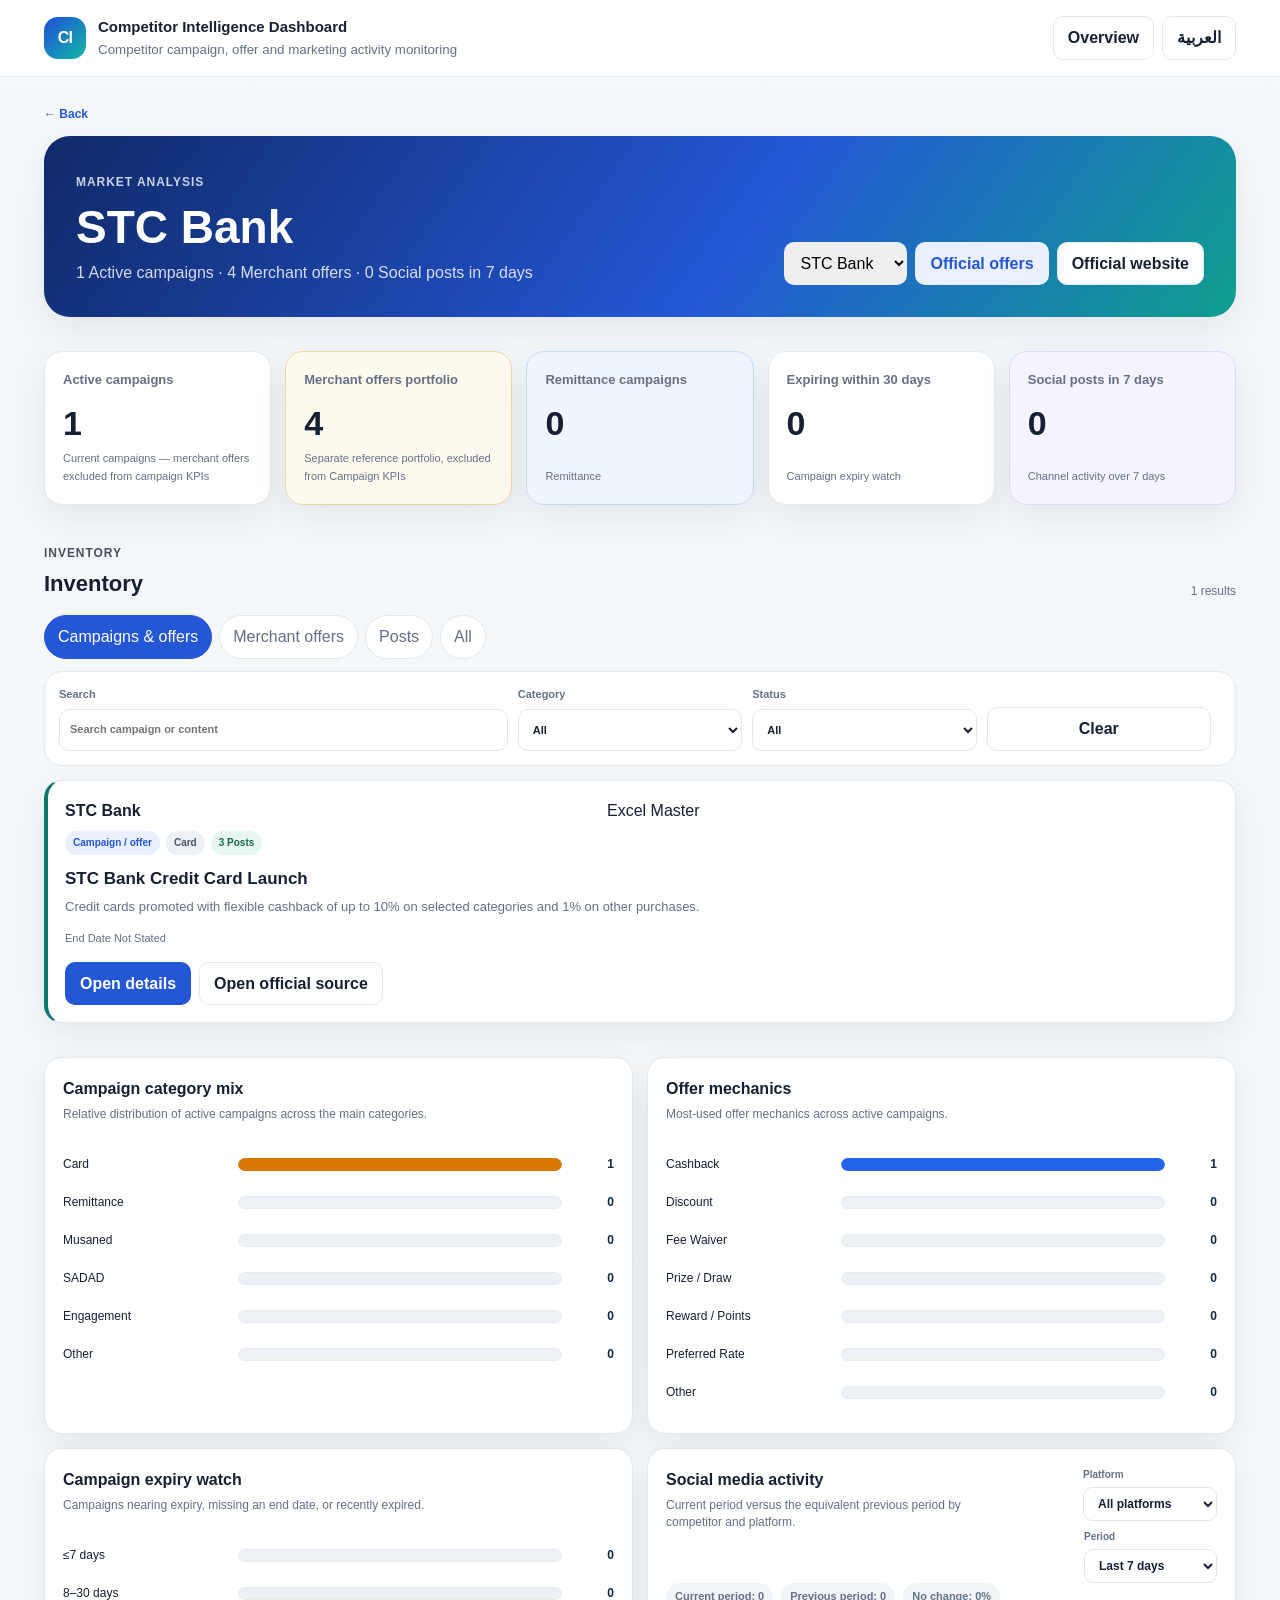
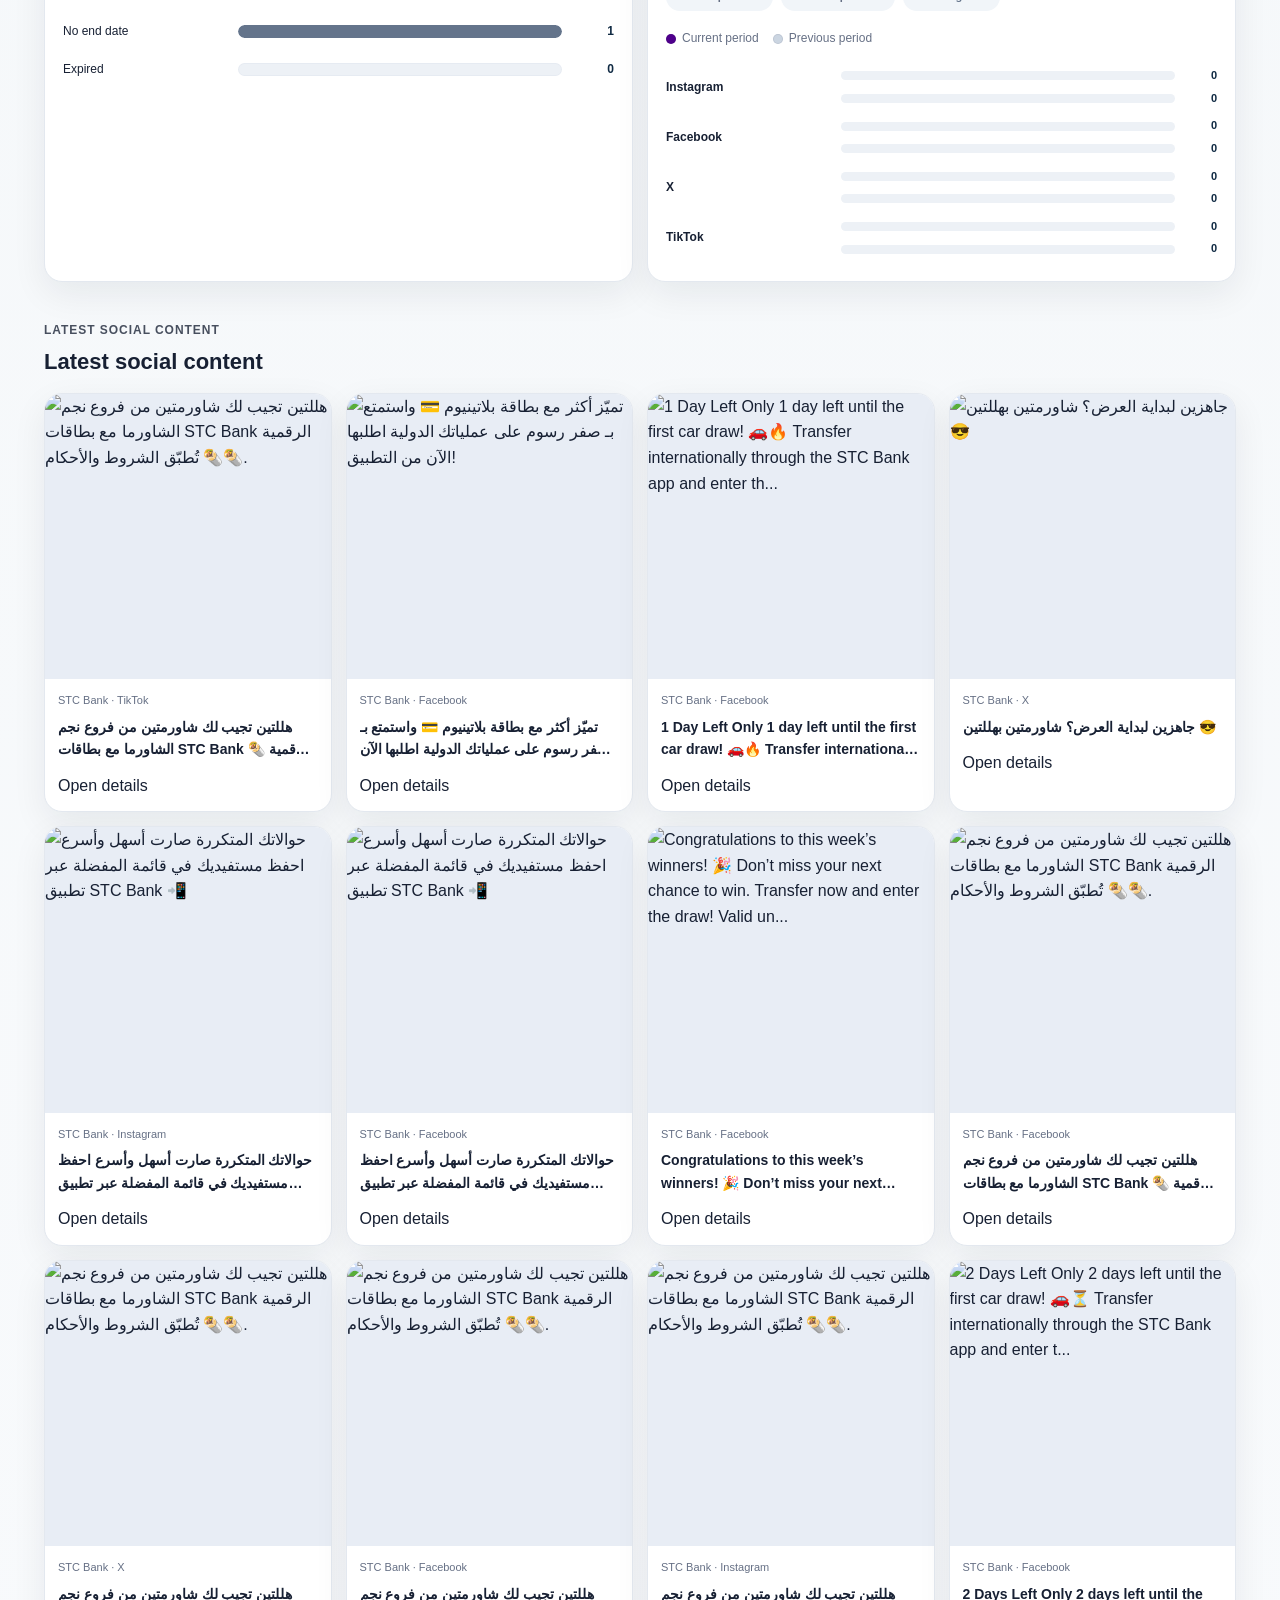
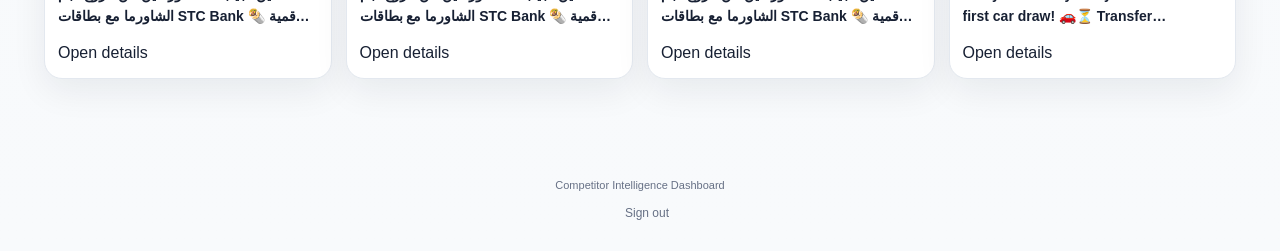
==== commit c5b1afff: "Add files via upload" ====
--- a/competitor.html
+++ b/competitor.html
@@ -1,6 +1,6 @@
 <!DOCTYPE html>
 <html lang="en" dir="ltr">
-<head><meta charset="UTF-8"><meta name="viewport" content="width=device-width, initial-scale=1.0"><title>Competitor Analysis</title><link rel="stylesheet" href="assets/styles.css?v=5.9.1"></head>
+<head><meta charset="UTF-8"><meta name="viewport" content="width=device-width, initial-scale=1.0"><title>Competitor Analysis</title><link rel="stylesheet" href="assets/styles.css?v=5.10.0"></head>
 <body>
 <header class="site-header"><div class="site-header__inner"><a class="brand" href="index.html"><span class="brand__mark">CI</span><span><strong data-i18n="appTitle"></strong><small data-i18n="appSubtitle"></small></span></a><div class="header-actions"><a class="button button--secondary" href="review.html" data-i18n="reviewCenter" data-admin-only hidden></a><button id="export-edits" class="button button--ghost" data-i18n="exportEdits"></button><a class="button button--ghost" href="index.html" data-i18n="overview"></a><button class="language-button" data-language-toggle></button></div></div></header>
 <main class="page-shell"><div id="loading" class="loading-state"><span class="spinner"></span><span data-i18n="loading"></span></div><div id="error"></div><div id="content" hidden>
@@ -14,4 +14,4 @@
 <section class="section"><div class="chart-grid"><article class="chart-card"><header><div><h3 data-i18n="categoryMix"></h3><p data-i18n="campaignMixNote"></p></div></header><div id="category-chart" class="chart-body"></div></article><article class="chart-card"><header><div><h3 data-i18n="mechanicsMix"></h3><p data-i18n="mechanicsMixNote"></p></div></header><div id="mechanics-chart" class="chart-body"></div></article><article class="chart-card"><header><div><h3 data-i18n="expiryRisk"></h3><p data-i18n="expiryRiskNote"></p></div></header><div id="expiry-chart" class="chart-body"></div></article><article class="chart-card chart-card--social"><header><div><h3 data-i18n="socialMediaActivity"></h3><p data-i18n="socialActivityNote"></p></div><div class="chart-toolbar"><label><span data-i18n="platform"></span><select id="competitor-social-platform-filter"><option value="" data-i18n="allPlatforms"></option><option value="instagram">Instagram</option><option value="facebook">Facebook</option><option value="x">X</option><option value="tiktok">TikTok</option></select></label><label><span data-i18n="chartPeriod"></span><select id="competitor-social-period-filter"><option value="7" data-i18n="last7Days"></option><option value="30" data-i18n="last30Days"></option></select></label></div></header><div id="competitor-social-comparison-summary" class="chart-comparison-summary"></div><div id="channel-chart" class="chart-body"></div></article></div></section>
 <section class="section"><div class="section-heading"><div><span class="eyebrow" data-i18n="latestMedia"></span><h2 data-i18n="latestMedia"></h2></div></div><div id="media-grid" class="media-grid"></div></section>
 <section id="competitor-source-health" class="section" hidden><details class="compact-drawer source-drawer"><summary><strong data-i18n="sourceHealth"></strong><span id="source-summary" class="status-summary"></span></summary><div class="drawer-body"><div id="source-list" class="source-list"></div></div></details><details class="compact-drawer refresh-drawer"><summary><strong data-i18n="refreshHistory"></strong></summary><div class="drawer-body"><div id="refresh-history-list" class="refresh-history-list"></div></div></details></section>
-</div></main><footer class="footer"><span>Competitor Intelligence Dashboard</span><a class="footer-signout" href="/__logout" data-i18n="signOut"></a></footer><script src="assets/common.js?v=5.9.1" defer></script><script src="assets/competitor.js?v=5.9.1" defer></script></body></html>
+</div></main><footer class="footer"><span>Competitor Intelligence Dashboard</span><a class="footer-signout" href="/__logout" data-i18n="signOut"></a></footer><script src="assets/common.js?v=5.10.0" defer></script><script src="assets/competitor.js?v=5.10.0" defer></script></body></html>
--- a/assets/styles.css
+++ b/assets/styles.css
@@ -37,6 +37,8 @@
 .button--secondary { background: var(--primary-soft); color: var(--primary); }
 .button--danger { background: #fff1f2; color: #b42318; border-color: #fecdd3; }
 .button--danger:hover { background: #ffe4e6; color: #991b1b; }
+.button--merchant { background: #fff7ed; color: #9a3412; border-color: #fdba74; }
+.button--merchant:hover { background: #ffedd5; color: #7c2d12; }
 .button--ghost { border-color: var(--border); background: var(--surface); }
 .button:hover, .language-button:hover { transform: translateY(-1px); box-shadow: 0 6px 16px rgba(16,24,40,.08); }
 .page-shell { max-width: 1240px; margin: auto; padding: 28px 24px 70px; }
@@ -429,7 +431,7 @@
   .chart-card { transition: none; }
 }
 
-/* v5.9.0: dedicated Admin review center */
+/* v5.9.1: dedicated Admin review center and separate Merchant Offer bulk action */
 .review-page { max-width: 1500px; }
 .review-hero { display: flex; align-items: flex-start; justify-content: space-between; gap: 24px; padding: 34px; border-radius: 24px; background: linear-gradient(135deg,#0f172a,#1e3a5f); color: #fff; box-shadow: var(--shadow); }
 .review-hero h1 { margin: 5px 0 10px; font-size: clamp(1.8rem,3vw,3rem); }
@@ -443,6 +445,7 @@
 .review-select-all input,.review-card__check { width: 20px; height: 20px; accent-color: var(--primary); }
 .review-list { display: grid; gap: 16px; }
 .review-card { display: grid; grid-template-columns: auto 1fr; gap: 16px; padding: 22px; border: 1px solid var(--border); border-inline-start: 5px solid #f59e0b; border-radius: 20px; background: var(--surface); box-shadow: 0 8px 24px rgba(15,23,42,.06); }
+.review-card--merchant-candidate { border-inline-start-color: #d97706; background: linear-gradient(90deg,rgba(255,247,237,.72),#fff 18%); }
 .review-card__selector { padding-top: 4px; }
 .review-card__top,.review-card__meta,.review-card__actions,.review-reasons { display: flex; align-items: center; flex-wrap: wrap; gap: 9px; }
 .review-card__top { margin-bottom: 10px; }
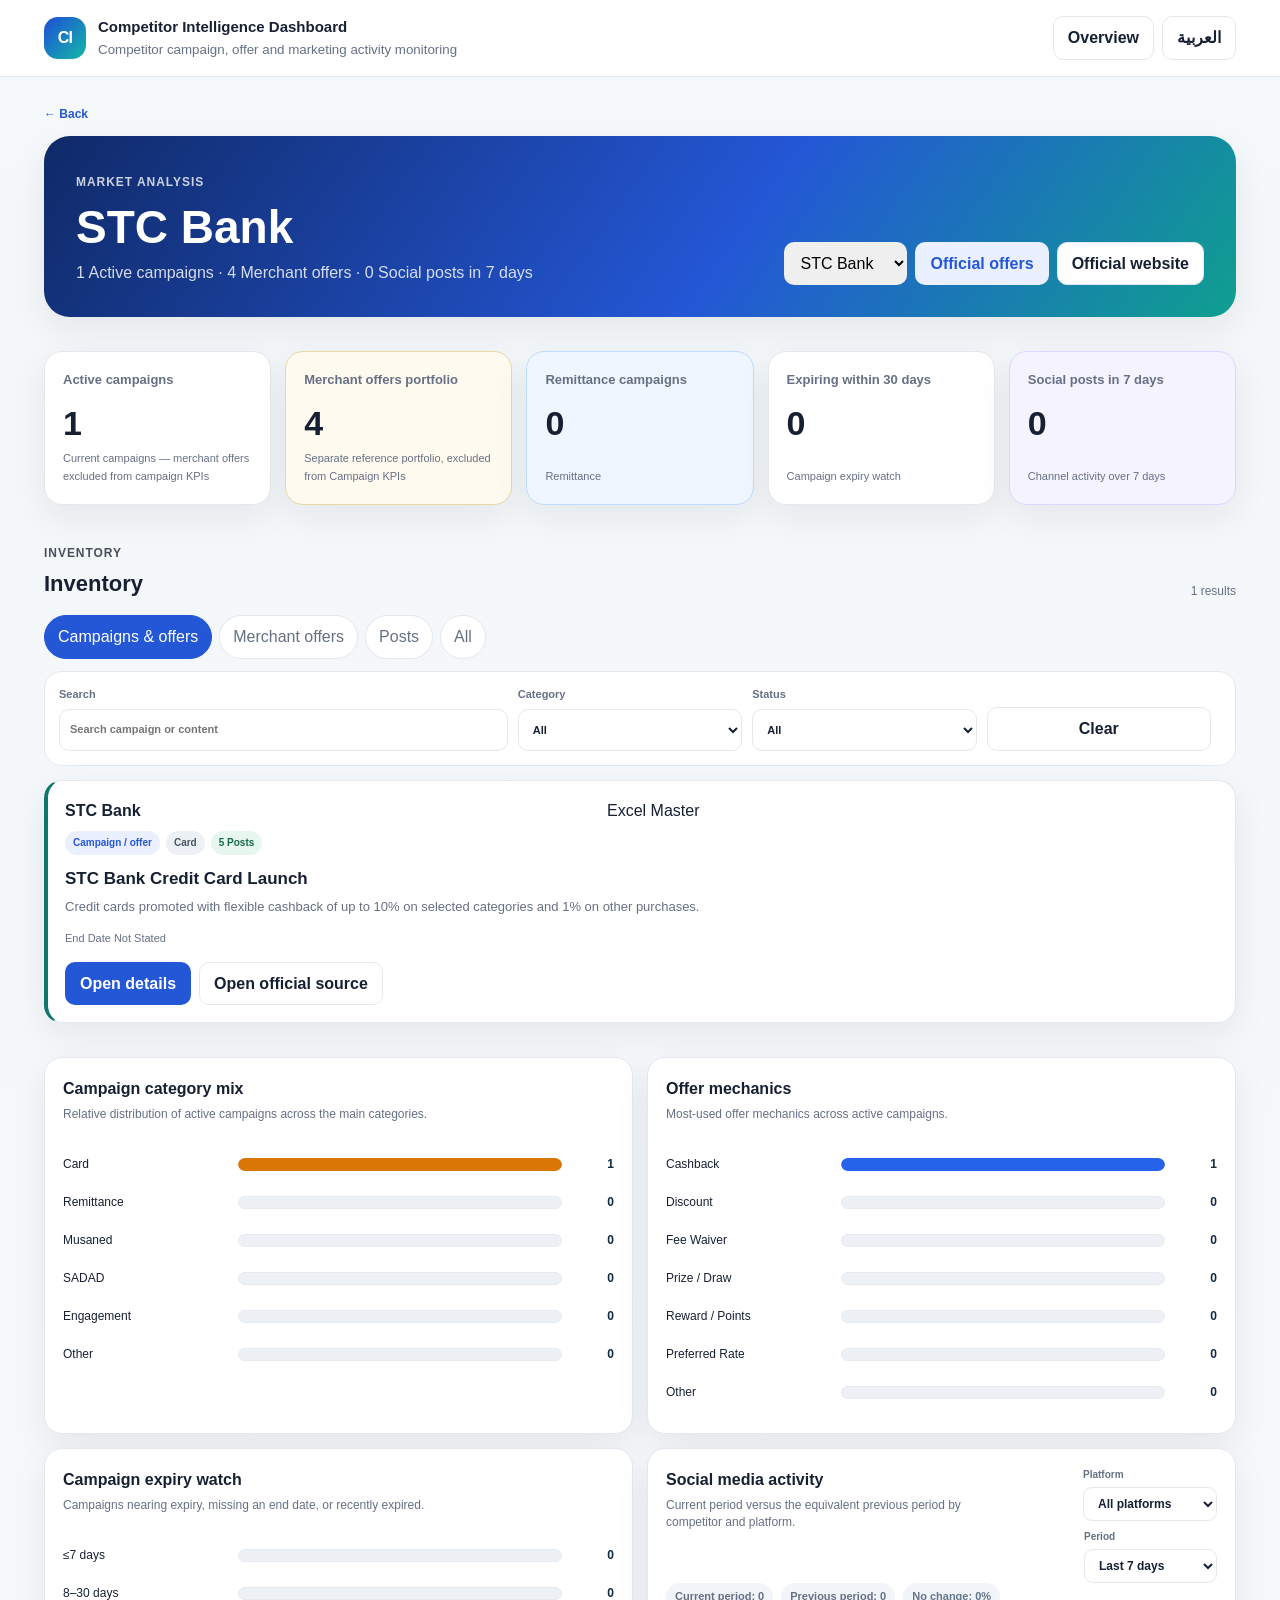
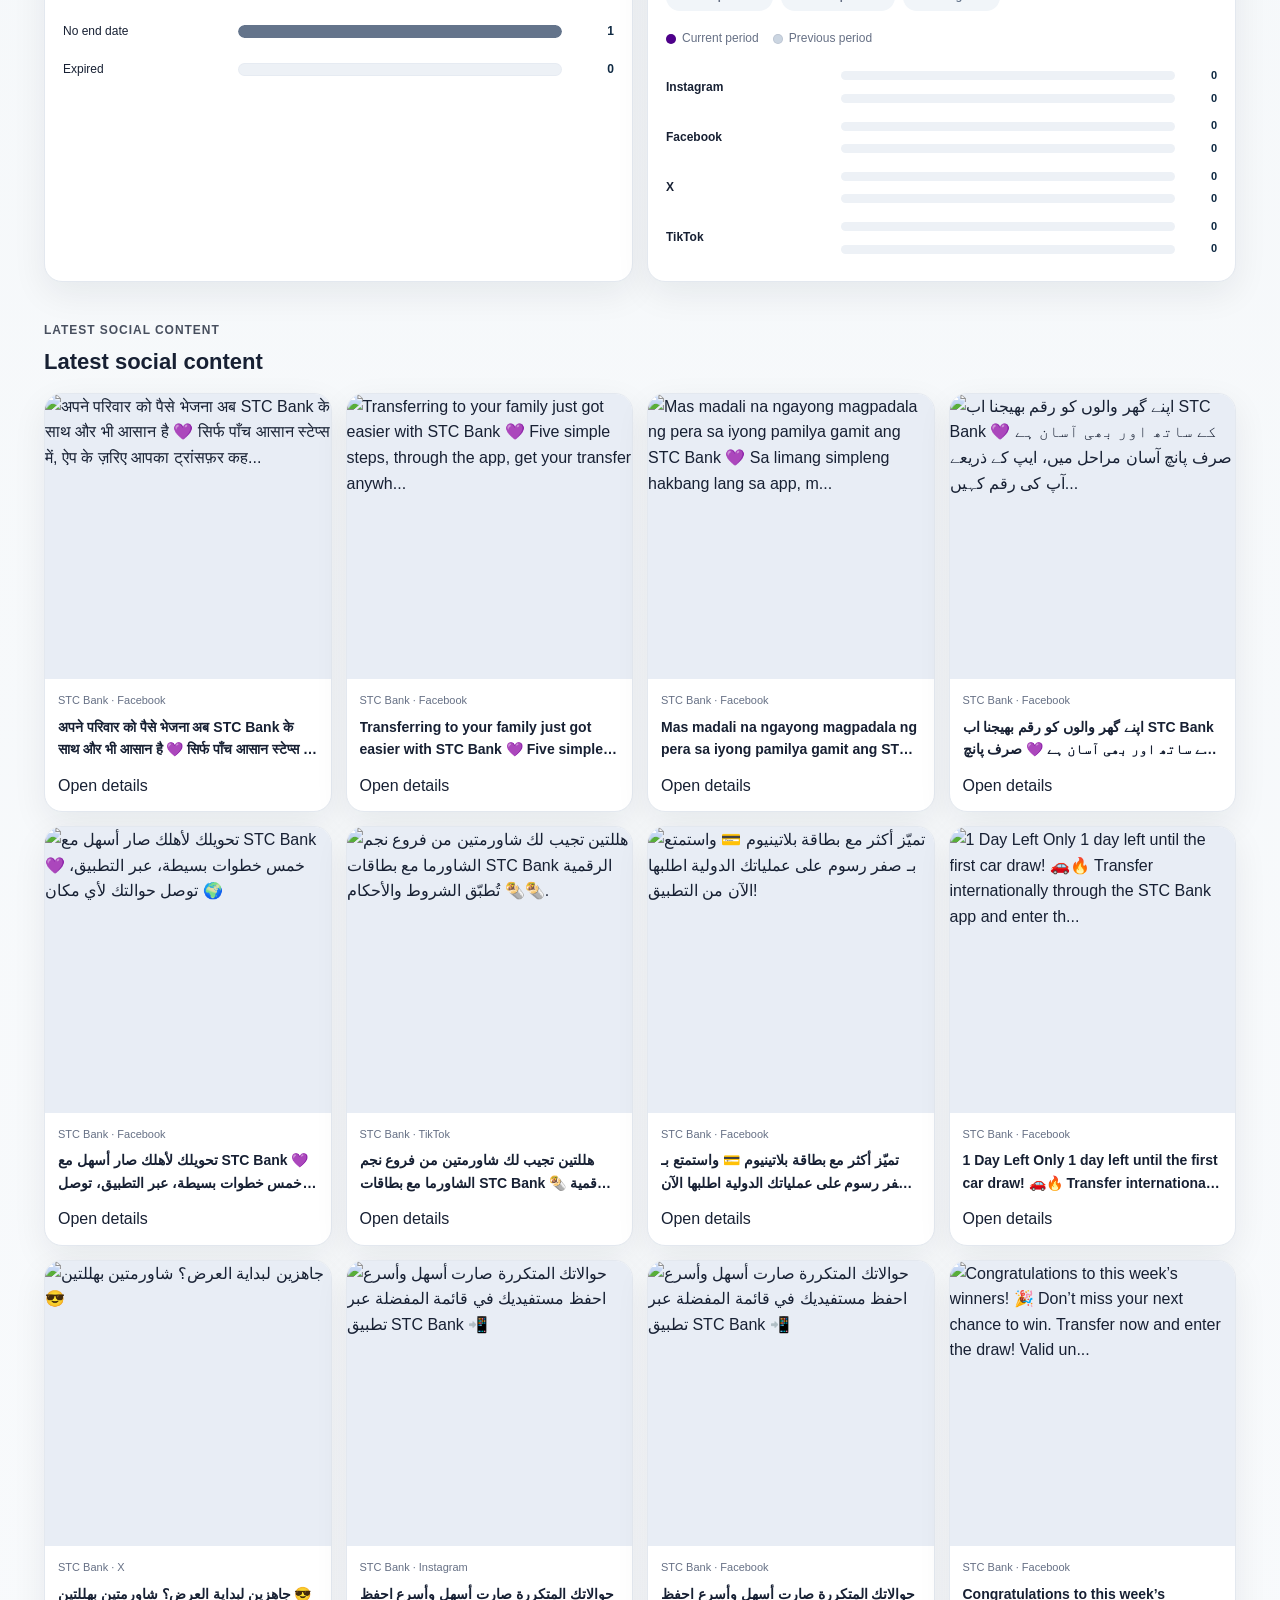
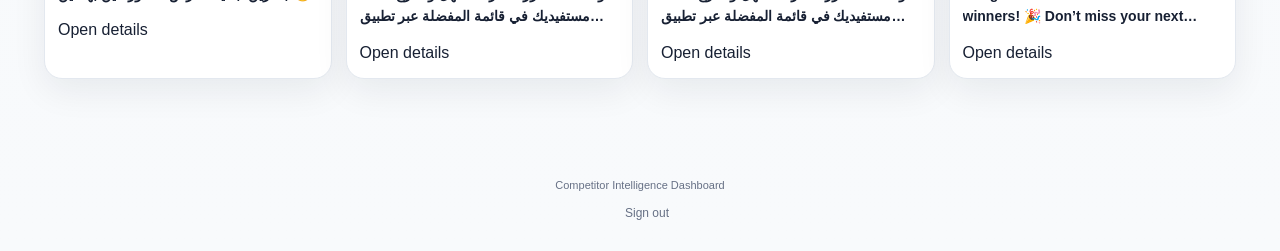
==== commit aa13d329: "Add files via upload" ====
--- a/competitor.html
+++ b/competitor.html
@@ -1,6 +1,6 @@
 <!DOCTYPE html>
 <html lang="en" dir="ltr">
-<head><meta charset="UTF-8"><meta name="viewport" content="width=device-width, initial-scale=1.0"><title>Competitor Analysis</title><link rel="stylesheet" href="assets/styles.css?v=5.10.0"></head>
+<head><meta charset="UTF-8"><meta name="viewport" content="width=device-width, initial-scale=1.0"><title>Competitor Analysis</title><link rel="stylesheet" href="assets/styles.css?v=5.10.1"></head>
 <body>
 <header class="site-header"><div class="site-header__inner"><a class="brand" href="index.html"><span class="brand__mark">CI</span><span><strong data-i18n="appTitle"></strong><small data-i18n="appSubtitle"></small></span></a><div class="header-actions"><a class="button button--secondary" href="review.html" data-i18n="reviewCenter" data-admin-only hidden></a><button id="export-edits" class="button button--ghost" data-i18n="exportEdits"></button><a class="button button--ghost" href="index.html" data-i18n="overview"></a><button class="language-button" data-language-toggle></button></div></div></header>
 <main class="page-shell"><div id="loading" class="loading-state"><span class="spinner"></span><span data-i18n="loading"></span></div><div id="error"></div><div id="content" hidden>
@@ -14,4 +14,4 @@
 <section class="section"><div class="chart-grid"><article class="chart-card"><header><div><h3 data-i18n="categoryMix"></h3><p data-i18n="campaignMixNote"></p></div></header><div id="category-chart" class="chart-body"></div></article><article class="chart-card"><header><div><h3 data-i18n="mechanicsMix"></h3><p data-i18n="mechanicsMixNote"></p></div></header><div id="mechanics-chart" class="chart-body"></div></article><article class="chart-card"><header><div><h3 data-i18n="expiryRisk"></h3><p data-i18n="expiryRiskNote"></p></div></header><div id="expiry-chart" class="chart-body"></div></article><article class="chart-card chart-card--social"><header><div><h3 data-i18n="socialMediaActivity"></h3><p data-i18n="socialActivityNote"></p></div><div class="chart-toolbar"><label><span data-i18n="platform"></span><select id="competitor-social-platform-filter"><option value="" data-i18n="allPlatforms"></option><option value="instagram">Instagram</option><option value="facebook">Facebook</option><option value="x">X</option><option value="tiktok">TikTok</option></select></label><label><span data-i18n="chartPeriod"></span><select id="competitor-social-period-filter"><option value="7" data-i18n="last7Days"></option><option value="30" data-i18n="last30Days"></option></select></label></div></header><div id="competitor-social-comparison-summary" class="chart-comparison-summary"></div><div id="channel-chart" class="chart-body"></div></article></div></section>
 <section class="section"><div class="section-heading"><div><span class="eyebrow" data-i18n="latestMedia"></span><h2 data-i18n="latestMedia"></h2></div></div><div id="media-grid" class="media-grid"></div></section>
 <section id="competitor-source-health" class="section" hidden><details class="compact-drawer source-drawer"><summary><strong data-i18n="sourceHealth"></strong><span id="source-summary" class="status-summary"></span></summary><div class="drawer-body"><div id="source-list" class="source-list"></div></div></details><details class="compact-drawer refresh-drawer"><summary><strong data-i18n="refreshHistory"></strong></summary><div class="drawer-body"><div id="refresh-history-list" class="refresh-history-list"></div></div></details></section>
-</div></main><footer class="footer"><span>Competitor Intelligence Dashboard</span><a class="footer-signout" href="/__logout" data-i18n="signOut"></a></footer><script src="assets/common.js?v=5.10.0" defer></script><script src="assets/competitor.js?v=5.10.0" defer></script></body></html>
+</div></main><footer class="footer"><span>Competitor Intelligence Dashboard</span><a class="footer-signout" href="/__logout" data-i18n="signOut"></a></footer><script src="assets/common.js?v=5.10.1" defer></script><script src="assets/competitor.js?v=5.10.1" defer></script></body></html>
--- a/assets/styles.css
+++ b/assets/styles.css
@@ -437,6 +437,10 @@
 .review-hero h1 { margin: 5px 0 10px; font-size: clamp(1.8rem,3vw,3rem); }
 .review-hero p { max-width: 850px; margin: 0; color: #dbeafe; line-height: 1.7; }
 .review-total { white-space: nowrap; padding: 12px 16px; border: 1px solid rgba(255,255,255,.22); border-radius: 999px; background: rgba(255,255,255,.1); }
+.review-hero__actions { min-width: 250px; display: flex; flex-direction: column; align-items: stretch; gap: 10px; }
+.review-hero__actions .review-total { align-self: flex-end; text-align: center; }
+.review-hero__actions .button { border-color: rgba(255,255,255,.35); background: #fff; color: #0f172a; }
+.review-scan-summary { max-width: 330px; color: #bfdbfe; line-height: 1.5; text-align: end; }
 .review-controls { margin-top: 22px; }
 .review-bulk { position: sticky; top: 82px; z-index: 20; display: flex; align-items: center; justify-content: space-between; gap: 16px; margin: 18px 0; padding: 16px 20px; border: 1px solid #93c5fd; border-radius: 18px; background: rgba(239,246,255,.97); box-shadow: 0 12px 30px rgba(30,64,175,.13); backdrop-filter: blur(8px); }
 .review-bulk__actions { display: flex; flex-wrap: wrap; gap: 9px; }
@@ -455,4 +459,4 @@
 .review-card__actions { margin-top: 15px; }
 .review-evidence { display: inline-flex; margin-top: 8px; font-weight: 750; color: var(--primary); text-decoration: none; }
 .review-save-status { position: fixed; z-index: 1000; inset-inline-end: 24px; bottom: 24px; padding: 15px 20px; border-radius: 14px; background: #0f172a; color: #fff; box-shadow: 0 18px 45px rgba(15,23,42,.35); font-weight: 750; }
-@media(max-width:800px) { .review-hero,.review-bulk { align-items: stretch; flex-direction: column; } .review-total { align-self: flex-start; } .review-bulk { top: 70px; } .review-card { padding: 16px; } .review-card__actions .button { flex: 1 1 150px; } }
+@media(max-width:800px) { .review-hero,.review-bulk { align-items: stretch; flex-direction: column; } .review-hero__actions { min-width: 0; } .review-hero__actions .review-total { align-self: flex-start; } .review-scan-summary { text-align: start; } .review-bulk { top: 70px; } .review-card { padding: 16px; } .review-card__actions .button { flex: 1 1 150px; } }
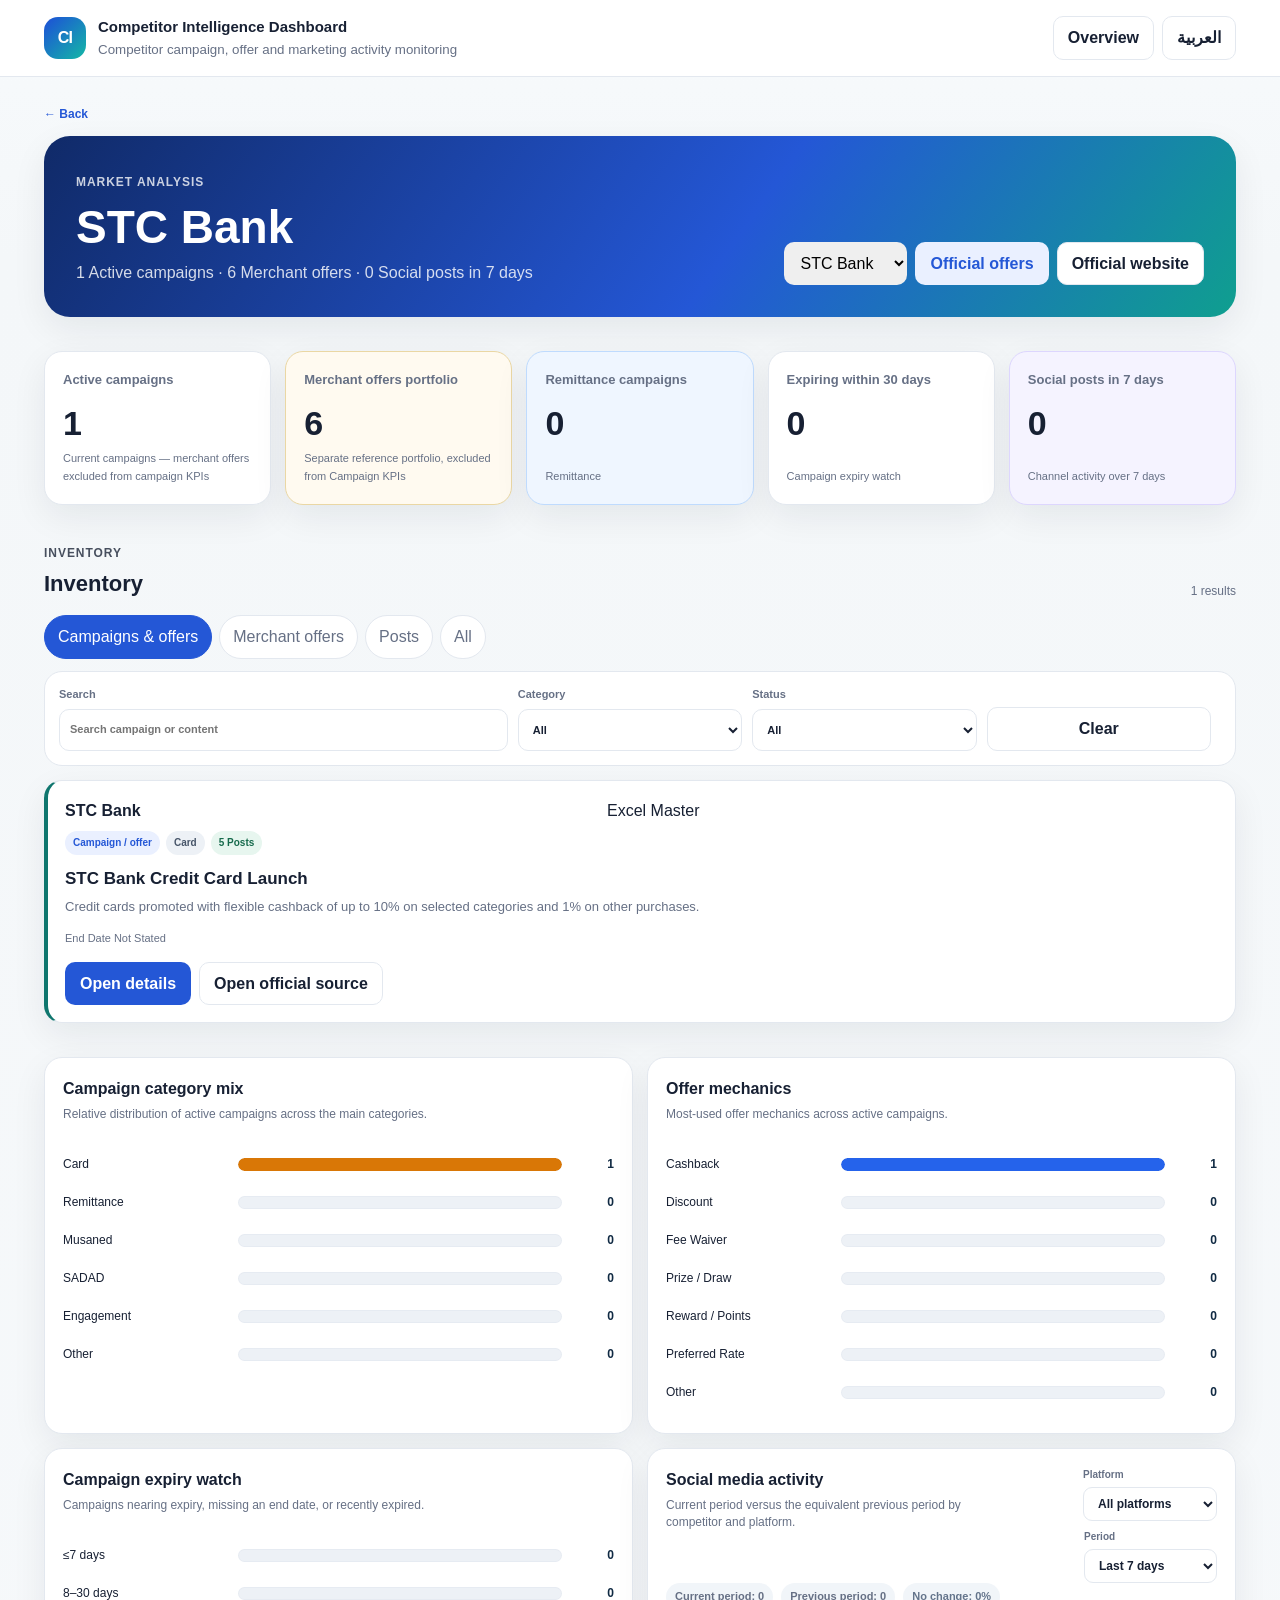
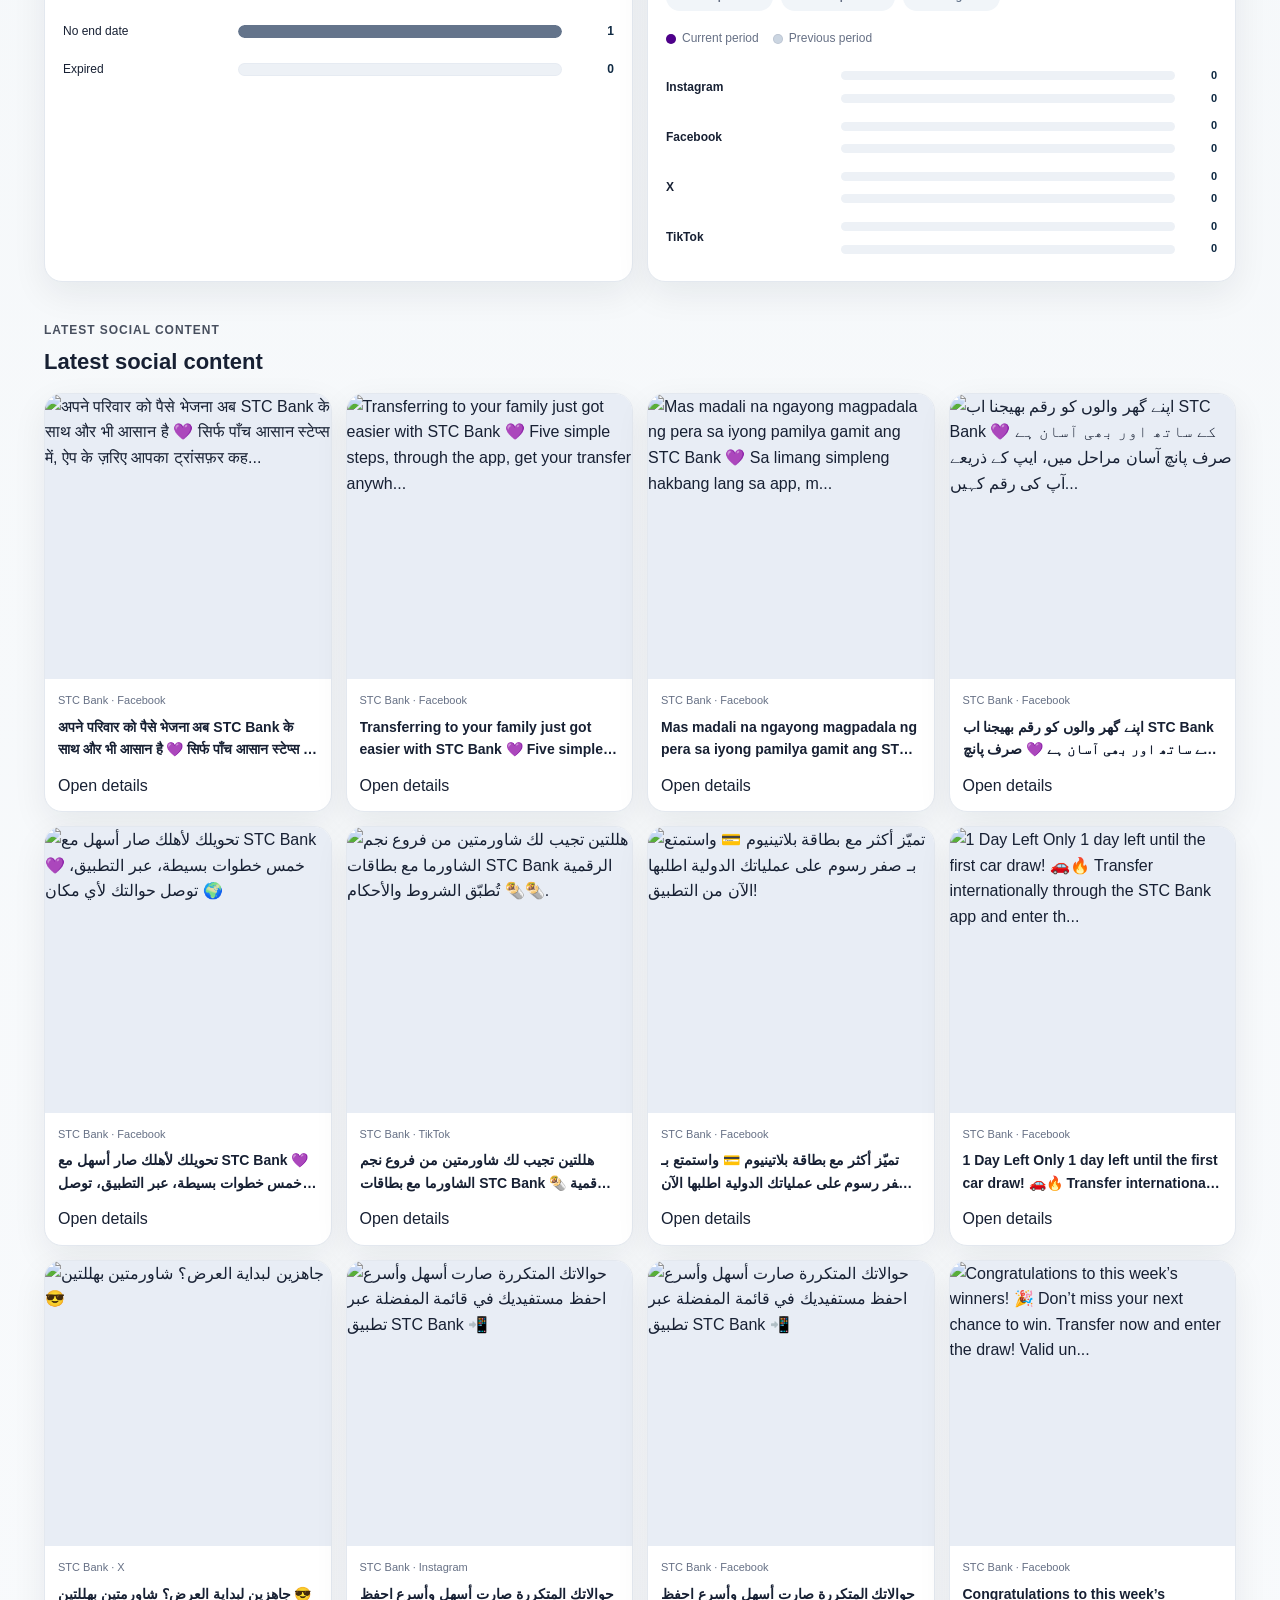
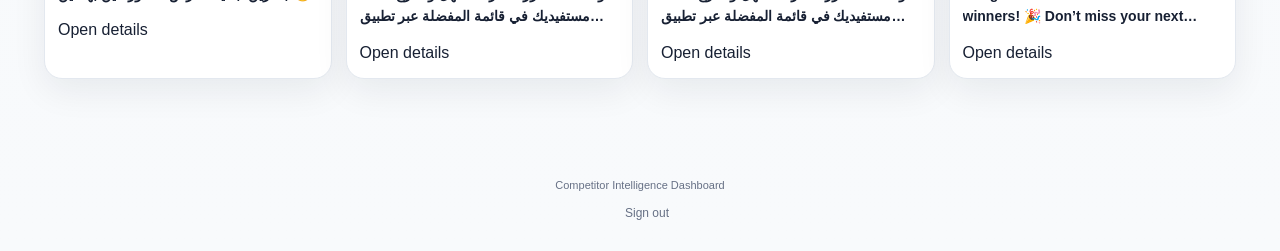
==== commit e3495d5c: "Add files via upload" ====
--- a/competitor.html
+++ b/competitor.html
@@ -1,6 +1,6 @@
 <!DOCTYPE html>
 <html lang="en" dir="ltr">
-<head><meta charset="UTF-8"><meta name="viewport" content="width=device-width, initial-scale=1.0"><title>Competitor Analysis</title><link rel="stylesheet" href="assets/styles.css?v=5.10.1"></head>
+<head><meta charset="UTF-8"><meta name="viewport" content="width=device-width, initial-scale=1.0"><title>Competitor Analysis</title><link rel="stylesheet" href="assets/styles.css?v=5.11.0"></head>
 <body>
 <header class="site-header"><div class="site-header__inner"><a class="brand" href="index.html"><span class="brand__mark">CI</span><span><strong data-i18n="appTitle"></strong><small data-i18n="appSubtitle"></small></span></a><div class="header-actions"><a class="button button--secondary" href="review.html" data-i18n="reviewCenter" data-admin-only hidden></a><button id="export-edits" class="button button--ghost" data-i18n="exportEdits"></button><a class="button button--ghost" href="index.html" data-i18n="overview"></a><button class="language-button" data-language-toggle></button></div></div></header>
 <main class="page-shell"><div id="loading" class="loading-state"><span class="spinner"></span><span data-i18n="loading"></span></div><div id="error"></div><div id="content" hidden>
@@ -14,4 +14,4 @@
 <section class="section"><div class="chart-grid"><article class="chart-card"><header><div><h3 data-i18n="categoryMix"></h3><p data-i18n="campaignMixNote"></p></div></header><div id="category-chart" class="chart-body"></div></article><article class="chart-card"><header><div><h3 data-i18n="mechanicsMix"></h3><p data-i18n="mechanicsMixNote"></p></div></header><div id="mechanics-chart" class="chart-body"></div></article><article class="chart-card"><header><div><h3 data-i18n="expiryRisk"></h3><p data-i18n="expiryRiskNote"></p></div></header><div id="expiry-chart" class="chart-body"></div></article><article class="chart-card chart-card--social"><header><div><h3 data-i18n="socialMediaActivity"></h3><p data-i18n="socialActivityNote"></p></div><div class="chart-toolbar"><label><span data-i18n="platform"></span><select id="competitor-social-platform-filter"><option value="" data-i18n="allPlatforms"></option><option value="instagram">Instagram</option><option value="facebook">Facebook</option><option value="x">X</option><option value="tiktok">TikTok</option></select></label><label><span data-i18n="chartPeriod"></span><select id="competitor-social-period-filter"><option value="7" data-i18n="last7Days"></option><option value="30" data-i18n="last30Days"></option></select></label></div></header><div id="competitor-social-comparison-summary" class="chart-comparison-summary"></div><div id="channel-chart" class="chart-body"></div></article></div></section>
 <section class="section"><div class="section-heading"><div><span class="eyebrow" data-i18n="latestMedia"></span><h2 data-i18n="latestMedia"></h2></div></div><div id="media-grid" class="media-grid"></div></section>
 <section id="competitor-source-health" class="section" hidden><details class="compact-drawer source-drawer"><summary><strong data-i18n="sourceHealth"></strong><span id="source-summary" class="status-summary"></span></summary><div class="drawer-body"><div id="source-list" class="source-list"></div></div></details><details class="compact-drawer refresh-drawer"><summary><strong data-i18n="refreshHistory"></strong></summary><div class="drawer-body"><div id="refresh-history-list" class="refresh-history-list"></div></div></details></section>
-</div></main><footer class="footer"><span>Competitor Intelligence Dashboard</span><a class="footer-signout" href="/__logout" data-i18n="signOut"></a></footer><script src="assets/common.js?v=5.10.1" defer></script><script src="assets/competitor.js?v=5.10.1" defer></script></body></html>
+</div></main><footer class="footer"><span>Competitor Intelligence Dashboard</span><a class="footer-signout" href="/__logout" data-i18n="signOut"></a></footer><script src="assets/common.js?v=5.11.0" defer></script><script src="assets/competitor.js?v=5.11.0" defer></script></body></html>
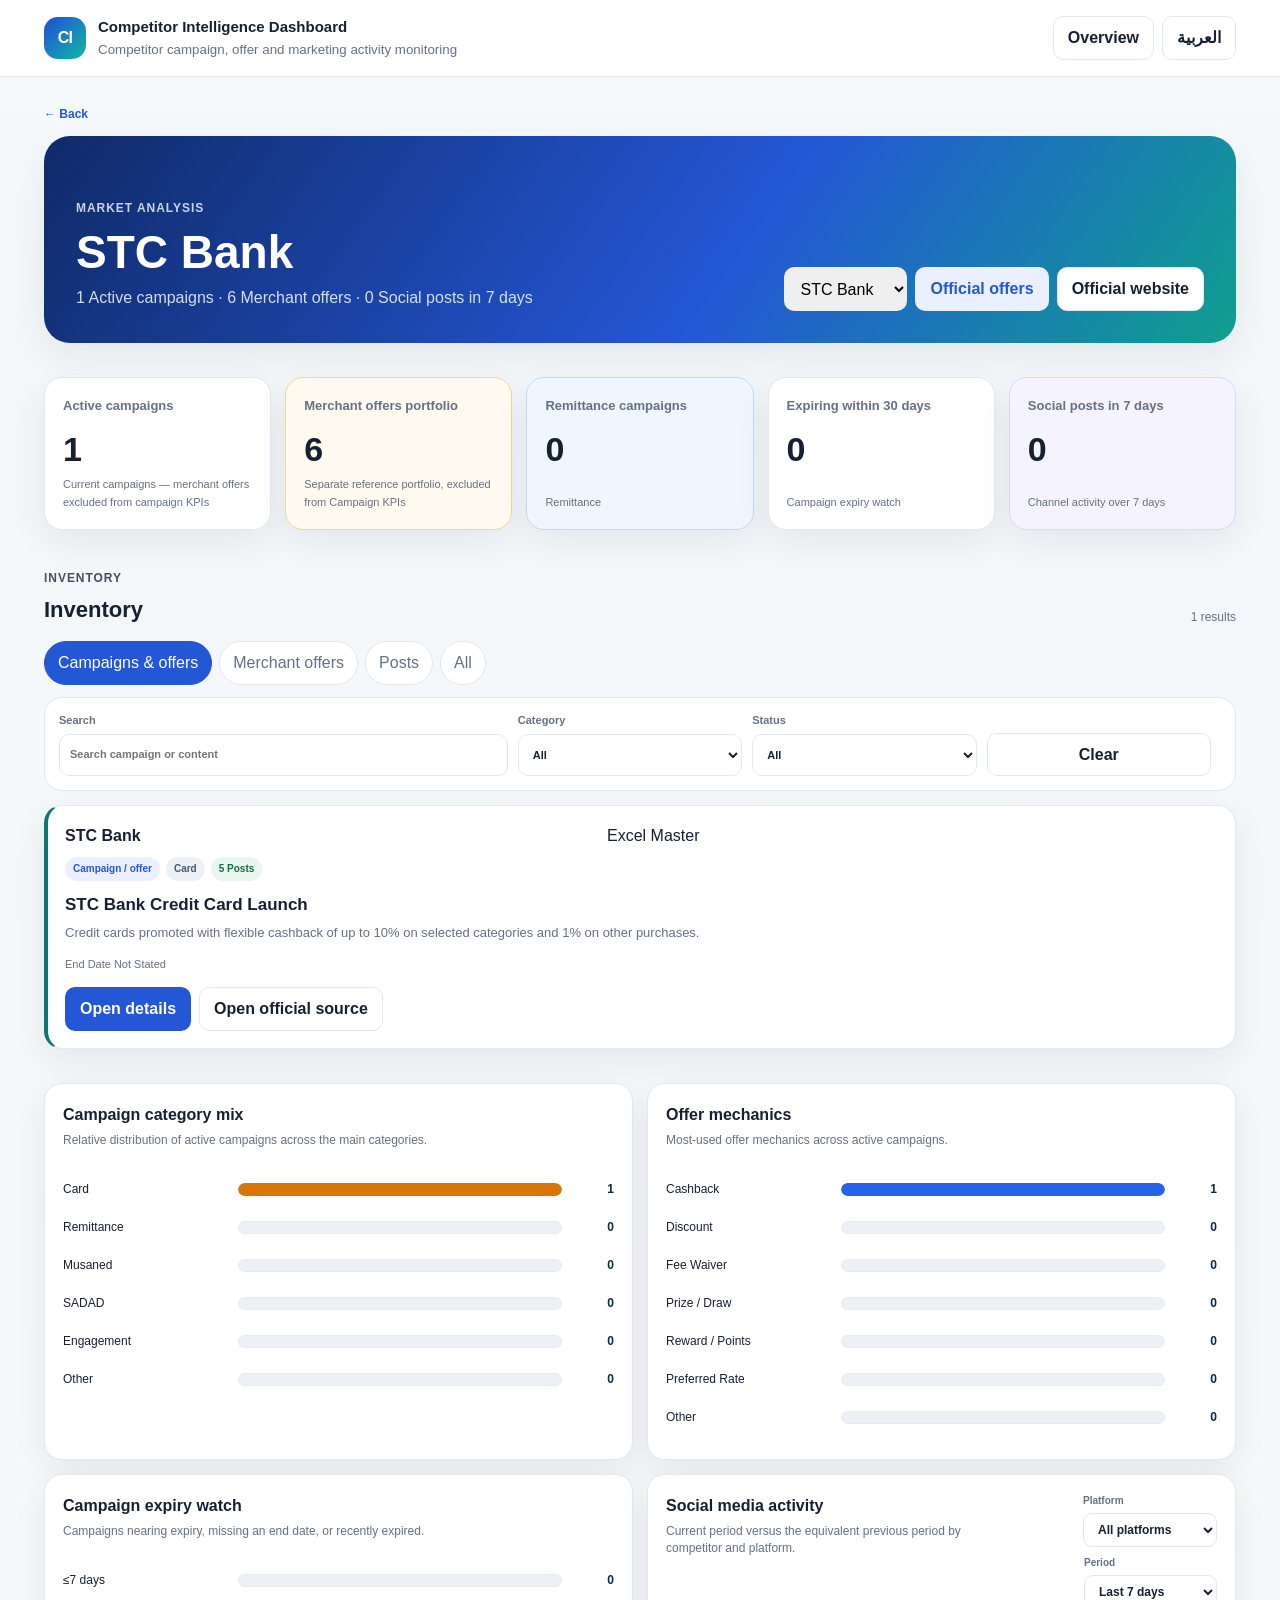
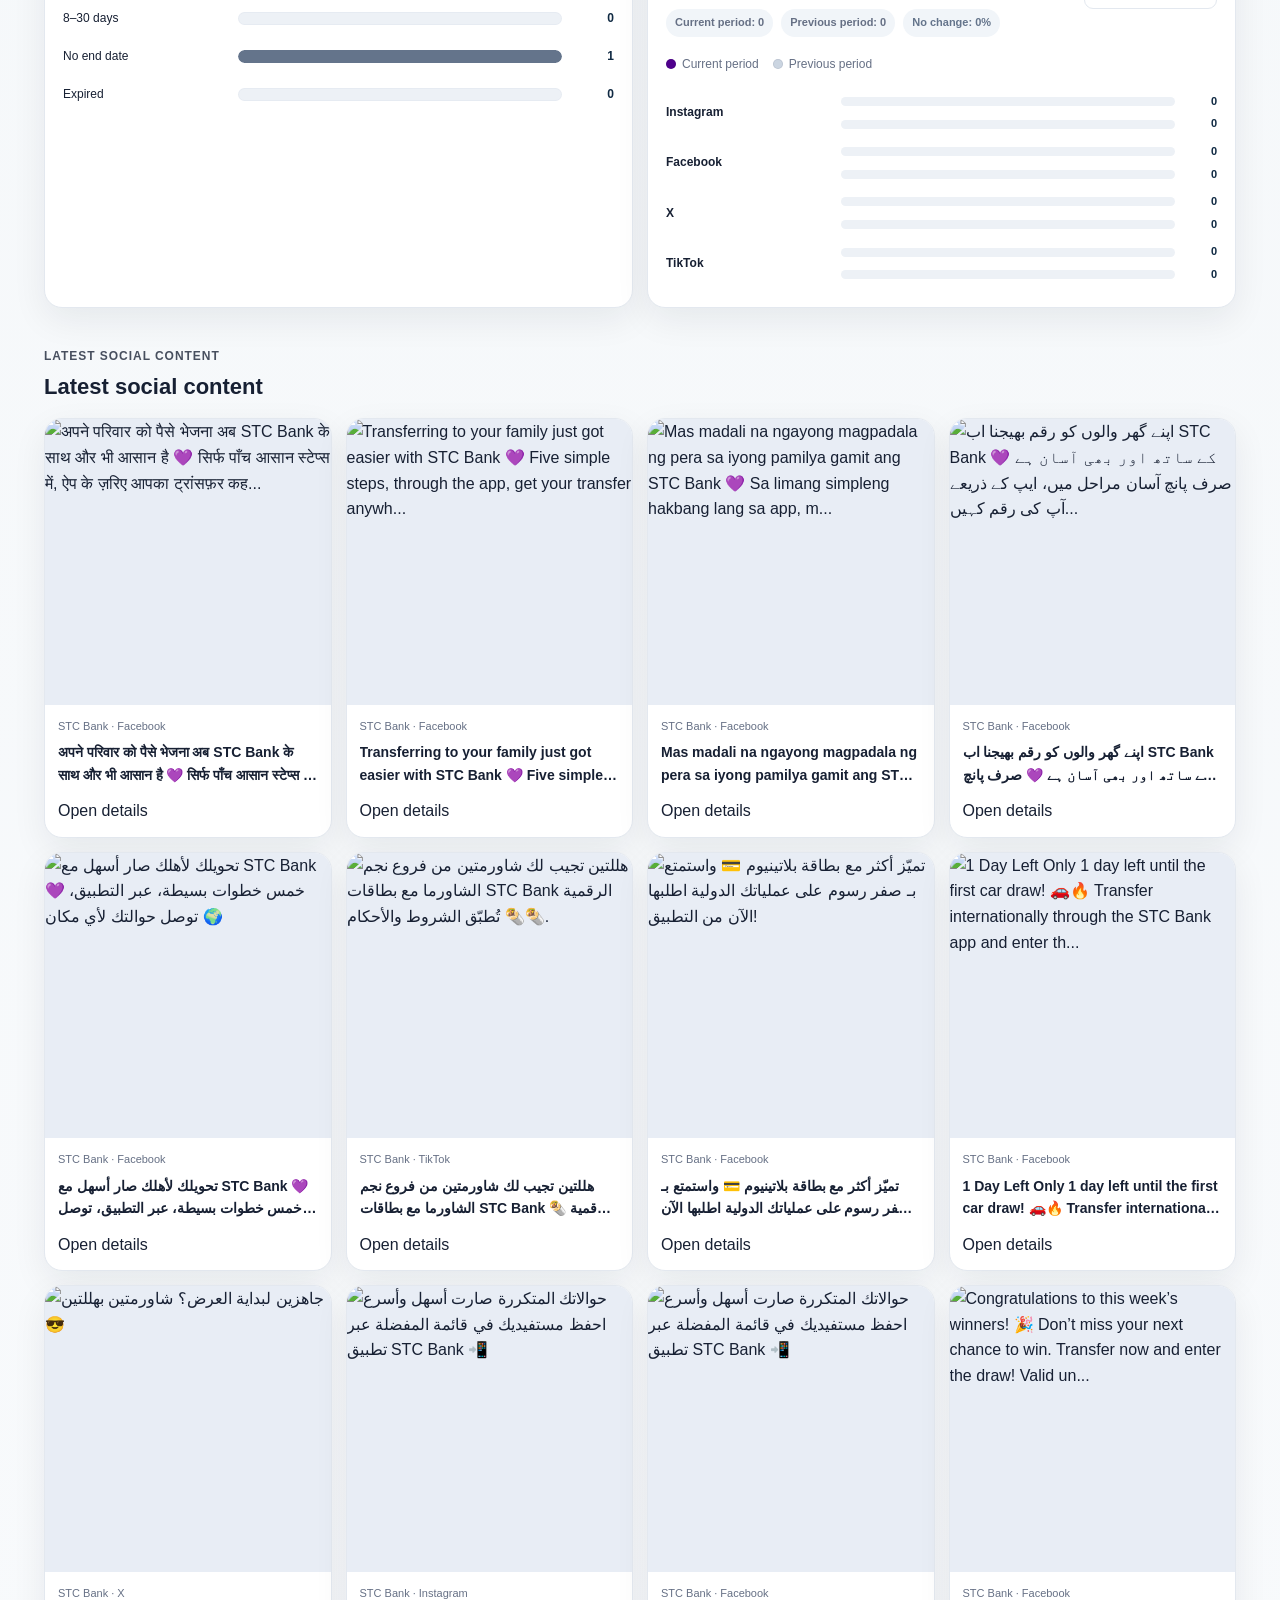
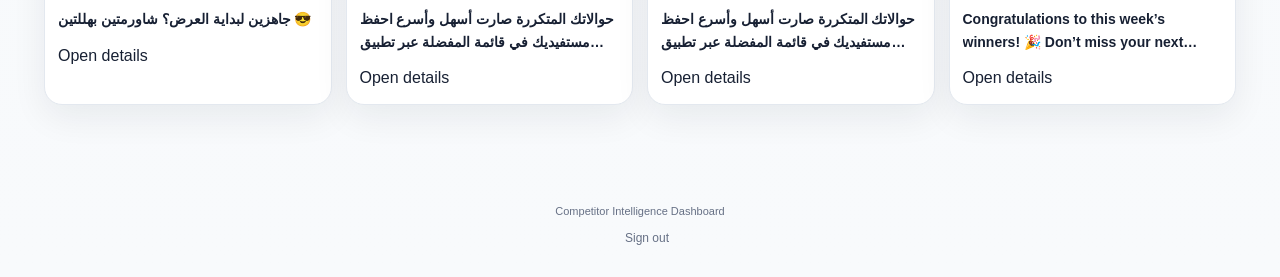
==== commit 0659c233: "Add files via upload" ====
--- a/competitor.html
+++ b/competitor.html
@@ -1,17 +1,17 @@
 <!DOCTYPE html>
 <html lang="en" dir="ltr">
-<head><meta charset="UTF-8"><meta name="viewport" content="width=device-width, initial-scale=1.0"><title>Competitor Analysis</title><link rel="stylesheet" href="assets/styles.css?v=5.11.0"></head>
+<head><meta charset="UTF-8"><meta name="viewport" content="width=device-width, initial-scale=1.0"><title>Competitor Analysis</title><link rel="stylesheet" href="assets/styles.css?v=5.12.0"></head>
 <body>
 <header class="site-header"><div class="site-header__inner"><a class="brand" href="index.html"><span class="brand__mark">CI</span><span><strong data-i18n="appTitle"></strong><small data-i18n="appSubtitle"></small></span></a><div class="header-actions"><a class="button button--secondary" href="review.html" data-i18n="reviewCenter" data-admin-only hidden></a><button id="export-edits" class="button button--ghost" data-i18n="exportEdits"></button><a class="button button--ghost" href="index.html" data-i18n="overview"></a><button class="language-button" data-language-toggle></button></div></div></header>
 <main class="page-shell"><div id="loading" class="loading-state"><span class="spinner"></span><span data-i18n="loading"></span></div><div id="error"></div><div id="content" hidden>
 <nav class="breadcrumb"><a href="index.html">← <span data-i18n="back"></span></a></nav>
-<section class="competitor-hero"><div><span class="eyebrow" data-i18n="marketAnalysis"></span><h1 id="competitor-name"></h1><p id="competitor-summary"></p></div><div class="competitor-hero__actions"><button id="refresh-competitor" type="button" class="button button--primary" data-i18n="checkNow" data-refresh-control="true" data-admin-only hidden></button><button id="add-campaign" class="button button--primary" data-i18n="addCampaign"></button><select id="competitor-switcher"></select><a id="offers-url" class="button button--secondary" target="_blank" rel="noopener noreferrer" data-i18n="officialOffers"></a><a id="website-url" class="button button--ghost" target="_blank" rel="noopener noreferrer" data-i18n="officialWebsite"></a></div></section>
+<section class="competitor-hero"><div class="competitor-hero__identity"><div class="competitor-hero__logo"><img id="competitor-logo" alt=""></div><div><span class="eyebrow" data-i18n="marketAnalysis"></span><h1 id="competitor-name"></h1><p id="competitor-summary"></p></div></div><div class="competitor-hero__actions"><button id="refresh-competitor" type="button" class="button button--primary" data-i18n="checkNow" data-refresh-control="true" data-admin-only hidden></button><button id="add-campaign" class="button button--primary" data-i18n="addCampaign"></button><select id="competitor-switcher"></select><a id="offers-url" class="button button--secondary" target="_blank" rel="noopener noreferrer" data-i18n="officialOffers"></a><a id="website-url" class="button button--ghost" target="_blank" rel="noopener noreferrer" data-i18n="officialWebsite"></a></div></section>
 <section class="section"><div id="kpi-grid" class="kpi-grid"></div></section>
 <section class="section"><div class="section-heading"><div><span class="eyebrow" data-i18n="inventory"></span><h2 data-i18n="inventory"></h2></div><span id="result-count" class="result-meta"></span></div>
 <div class="tabs" id="content-tabs"><button class="tab is-active" data-type="campaign" data-i18n="campaigns"></button><button class="tab" data-type="merchant_offer" data-i18n="merchantOffers"></button><button class="tab" data-type="posts" data-i18n="posts"></button><button class="tab" data-type="review" data-i18n="review" data-admin-only hidden></button><button class="tab" data-type="all" data-i18n="all"></button></div>
-<div class="filter-panel"><div class="filter-grid"><label><span data-i18n="search"></span><input id="search" type="search" data-i18n-placeholder="searchPlaceholder"></label><label><span data-i18n="category"></span><select id="category-filter"></select></label><label><span data-i18n="status"></span><select id="status-filter"><option value="" data-i18n="all"></option><option value="Active">Active</option><option value="End Date Not Stated">End Date Not Stated</option><option value="Expiring ≤7 Days">Expiring ≤7 Days</option><option value="Expiring 8–30 Days">Expiring 8–30 Days</option><option value="Expired">Expired</option></select></label><label data-admin-only hidden><span data-i18n="reviewReason"></span><select id="review-reason-filter"></select></label><button id="clear-filters" class="button button--ghost" data-i18n="clear"></button></div></div>
+<div class="filter-panel"><div class="filter-grid"><label><span data-i18n="search"></span><input id="search" type="search" data-i18n-placeholder="searchPlaceholder"></label><label><span data-i18n="category"></span><select id="category-filter"></select></label><label><span data-i18n="status"></span><select id="status-filter"><option value="" data-i18n="all"></option><option value="Active">Active</option><option value="End Date Not Stated">End Date Not Stated</option><option value="Expiring ≤7 Days">Expiring ≤7 Days</option><option value="Expiring 8–30 Days">Expiring 8–30 Days</option><option value="Expired">Expired</option><option value="Merged" data-admin-only hidden>Merged</option></select></label><label data-admin-only hidden><span data-i18n="reviewReason"></span><select id="review-reason-filter"></select></label><button id="clear-filters" class="button button--ghost" data-i18n="clear"></button></div></div>
 <div id="item-list" class="item-list"></div><button id="load-more" type="button" class="button button--secondary load-more" data-i18n="loadMore" hidden></button></section>
 <section class="section"><div class="chart-grid"><article class="chart-card"><header><div><h3 data-i18n="categoryMix"></h3><p data-i18n="campaignMixNote"></p></div></header><div id="category-chart" class="chart-body"></div></article><article class="chart-card"><header><div><h3 data-i18n="mechanicsMix"></h3><p data-i18n="mechanicsMixNote"></p></div></header><div id="mechanics-chart" class="chart-body"></div></article><article class="chart-card"><header><div><h3 data-i18n="expiryRisk"></h3><p data-i18n="expiryRiskNote"></p></div></header><div id="expiry-chart" class="chart-body"></div></article><article class="chart-card chart-card--social"><header><div><h3 data-i18n="socialMediaActivity"></h3><p data-i18n="socialActivityNote"></p></div><div class="chart-toolbar"><label><span data-i18n="platform"></span><select id="competitor-social-platform-filter"><option value="" data-i18n="allPlatforms"></option><option value="instagram">Instagram</option><option value="facebook">Facebook</option><option value="x">X</option><option value="tiktok">TikTok</option></select></label><label><span data-i18n="chartPeriod"></span><select id="competitor-social-period-filter"><option value="7" data-i18n="last7Days"></option><option value="30" data-i18n="last30Days"></option></select></label></div></header><div id="competitor-social-comparison-summary" class="chart-comparison-summary"></div><div id="channel-chart" class="chart-body"></div></article></div></section>
 <section class="section"><div class="section-heading"><div><span class="eyebrow" data-i18n="latestMedia"></span><h2 data-i18n="latestMedia"></h2></div></div><div id="media-grid" class="media-grid"></div></section>
 <section id="competitor-source-health" class="section" hidden><details class="compact-drawer source-drawer"><summary><strong data-i18n="sourceHealth"></strong><span id="source-summary" class="status-summary"></span></summary><div class="drawer-body"><div id="source-list" class="source-list"></div></div></details><details class="compact-drawer refresh-drawer"><summary><strong data-i18n="refreshHistory"></strong></summary><div class="drawer-body"><div id="refresh-history-list" class="refresh-history-list"></div></div></details></section>
-</div></main><footer class="footer"><span>Competitor Intelligence Dashboard</span><a class="footer-signout" href="/__logout" data-i18n="signOut"></a></footer><script src="assets/common.js?v=5.11.0" defer></script><script src="assets/competitor.js?v=5.11.0" defer></script></body></html>
+</div></main><footer class="footer"><span>Competitor Intelligence Dashboard</span><a class="footer-signout" href="/__logout" data-i18n="signOut"></a></footer><script src="assets/common.js?v=5.12.0" defer></script><script src="assets/competitor.js?v=5.12.0" defer></script></body></html>
--- a/assets/styles.css
+++ b/assets/styles.css
@@ -49,6 +49,7 @@
 .competitor-hero__actions select { min-height: 42px; border: 0; border-radius: 10px; padding: 0 12px; }
 .eyebrow { font-size: 12px; font-weight: 800; letter-spacing: .08em; text-transform: uppercase; opacity: .78; }
 .meta-chip, .status-chip { padding: 8px 11px; border-radius: 999px; background: rgba(255,255,255,.14); color: #fff; font-size: 12px; white-space: nowrap; }
+.meta-chip--warning { background: rgba(245,158,11,.30); }
 .status-chip--success { background: rgba(16,185,129,.24); }
 .status-chip--warning { background: rgba(245,158,11,.28); }
 .notice-grid { display: grid; grid-template-columns: repeat(2, minmax(0,1fr)); gap: 12px; margin: 18px 0; }
@@ -86,6 +87,44 @@
 .chart-legend { display: flex; gap: 14px; flex-wrap: wrap; font-size: 12px; color: var(--muted); }
 .chart-legend span { display: inline-flex; gap: 6px; align-items: center; }
 .chart-legend i { width: 10px; height: 10px; border-radius: 99px; background: var(--legend-color); }
+.donut-layout { display:grid; grid-template-columns:minmax(190px,.85fr) minmax(260px,1.15fr); align-items:center; gap:28px; }
+.donut-chart { width:min(240px,100%); aspect-ratio:1; margin:auto; border-radius:50%; display:grid; place-items:center; background:conic-gradient(var(--donut)); transform:scale(.92); opacity:0; transition:transform 650ms ease,opacity 450ms ease; }
+.is-chart-visible .donut-chart { transform:scale(1); opacity:1; }
+.donut-chart__center { width:58%; aspect-ratio:1; border-radius:50%; display:grid; place-content:center; text-align:center; background:var(--surface); box-shadow:0 4px 18px rgba(16,24,40,.10); }
+.donut-chart__center strong { font-size:30px; line-height:1; color:var(--navy); }
+.donut-chart__center span { margin-top:6px; color:var(--muted); font-size:10px; }
+.donut-legend { display:grid; gap:7px; }
+.donut-legend__row { display:grid; grid-template-columns:12px 1fr auto; align-items:center; gap:9px; width:100%; padding:8px; border:0; border-radius:9px; background:transparent; color:inherit; text-align:start; }
+.donut-legend__row i { width:10px; height:10px; border-radius:50%; background:var(--legend-color); }
+.donut-legend__row span { font-size:12px; }
+.donut-legend__row strong { font-size:11px; font-variant-numeric:tabular-nums; }
+.donut-legend__row--interactive { cursor:pointer; }
+.donut-legend__row--interactive:hover { background:#f8fafc; }
+.column-chart { min-height:245px; display:flex; align-items:stretch; gap:10px; padding-top:10px; }
+.column-chart__item { flex:1; min-width:0; display:grid; grid-template-rows:24px 1fr 40px; align-items:end; gap:6px; padding:0 3px; border:0; background:transparent; color:inherit; text-align:center; }
+.column-chart__item strong { align-self:center; color:var(--navy); font-size:12px; font-variant-numeric:tabular-nums; }
+.column-chart__rail { position:relative; display:block; height:155px; border-radius:9px 9px 4px 4px; background:linear-gradient(to top,#edf1f6 1px,transparent 1px); background-size:100% 25%; overflow:hidden; }
+.column-chart__fill { position:absolute; inset-inline:16%; bottom:0; border-radius:7px 7px 2px 2px; background:var(--bar-color); transform:scaleY(0); transform-origin:bottom; transition:transform 720ms cubic-bezier(.2,.8,.2,1) var(--chart-delay,0ms); }
+.is-chart-visible .column-chart__fill { transform:scaleY(1); }
+.column-chart__item small { align-self:start; overflow:hidden; color:var(--muted); font-size:10px; line-height:1.2; text-overflow:ellipsis; }
+.column-chart__item--interactive { cursor:pointer; border-radius:9px; }
+.column-chart__item--interactive:hover { background:#f8fafc; }
+.decision-signals { display:grid; grid-template-columns:repeat(2,minmax(0,1fr)); gap:14px; }
+.decision-signal { min-width:0; padding:18px; border:1px solid var(--border); border-radius:var(--radius); background:var(--surface); box-shadow:var(--shadow); }
+.decision-signal header { display:flex; align-items:flex-start; justify-content:space-between; gap:14px; margin-bottom:12px; }
+.decision-signal h2 { margin:2px 0 0; font-size:18px; }
+.signal-note { color:var(--muted); font-size:10px; font-weight:700; }
+.decision-list { display:grid; gap:7px; }
+.decision-row { display:grid; grid-template-columns:34px minmax(0,1fr) auto; align-items:center; gap:10px; padding:9px; border:1px solid transparent; border-radius:11px; background:var(--surface-soft); }
+.decision-row:hover { border-color:#cbd8f0; background:#f3f7ff; }
+.decision-row__marker { width:30px; height:30px; display:grid; place-items:center; border-radius:9px; font-size:12px; font-weight:900; }
+.decision-row__marker--expiry,.decision-row__marker--expired { color:#b42318; background:#fff1f2; }
+.decision-row__marker--new { color:#087f5b; background:#e7f8f1; }
+.decision-row__marker--updated { color:#2457d6; background:#eaf0ff; }
+.decision-row__body { min-width:0; display:grid; }
+.decision-row__body strong { overflow:hidden; font-size:12px; text-overflow:ellipsis; white-space:nowrap; }
+.decision-row__body small,.decision-row__meta { color:var(--muted); font-size:10px; }
+.decision-row__meta { text-align:end; white-space:nowrap; }
 .matrix, .heatmap { min-width: 680px; }
 .matrix__row, .heatmap__row { display: grid; grid-template-columns: minmax(130px, 1.5fr) repeat(4, minmax(70px,1fr)); border-bottom: 1px solid var(--border); align-items: center; }
 .matrix__row > *, .heatmap__row > * { padding: 10px; text-align: center; font-size: 12px; }
@@ -424,10 +463,13 @@
   .bar-row, .stacked-row { grid-template-columns: minmax(88px,120px) 1fr 34px; gap: 7px; }
   .grouped-row { grid-template-columns: minmax(88px,120px) 1fr; gap: 7px; }
   .chart-body { min-height: 190px; }
+  .donut-layout,.decision-signals { grid-template-columns:1fr; }
+  .decision-row { grid-template-columns:34px minmax(0,1fr); }
+  .decision-row__meta { grid-column:2; text-align:start; }
 }
 
 @media (prefers-reduced-motion: reduce) {
-  .bar-row__fill, .stacked-bar__track, .grouped-bar__fill, .heatmap-cell { transition: none !important; transform: none !important; opacity: 1 !important; }
+  .bar-row__fill, .stacked-bar__track, .grouped-bar__fill, .heatmap-cell, .donut-chart, .column-chart__fill { transition: none !important; transform: none !important; opacity: 1 !important; }
   .chart-card { transition: none; }
 }
 
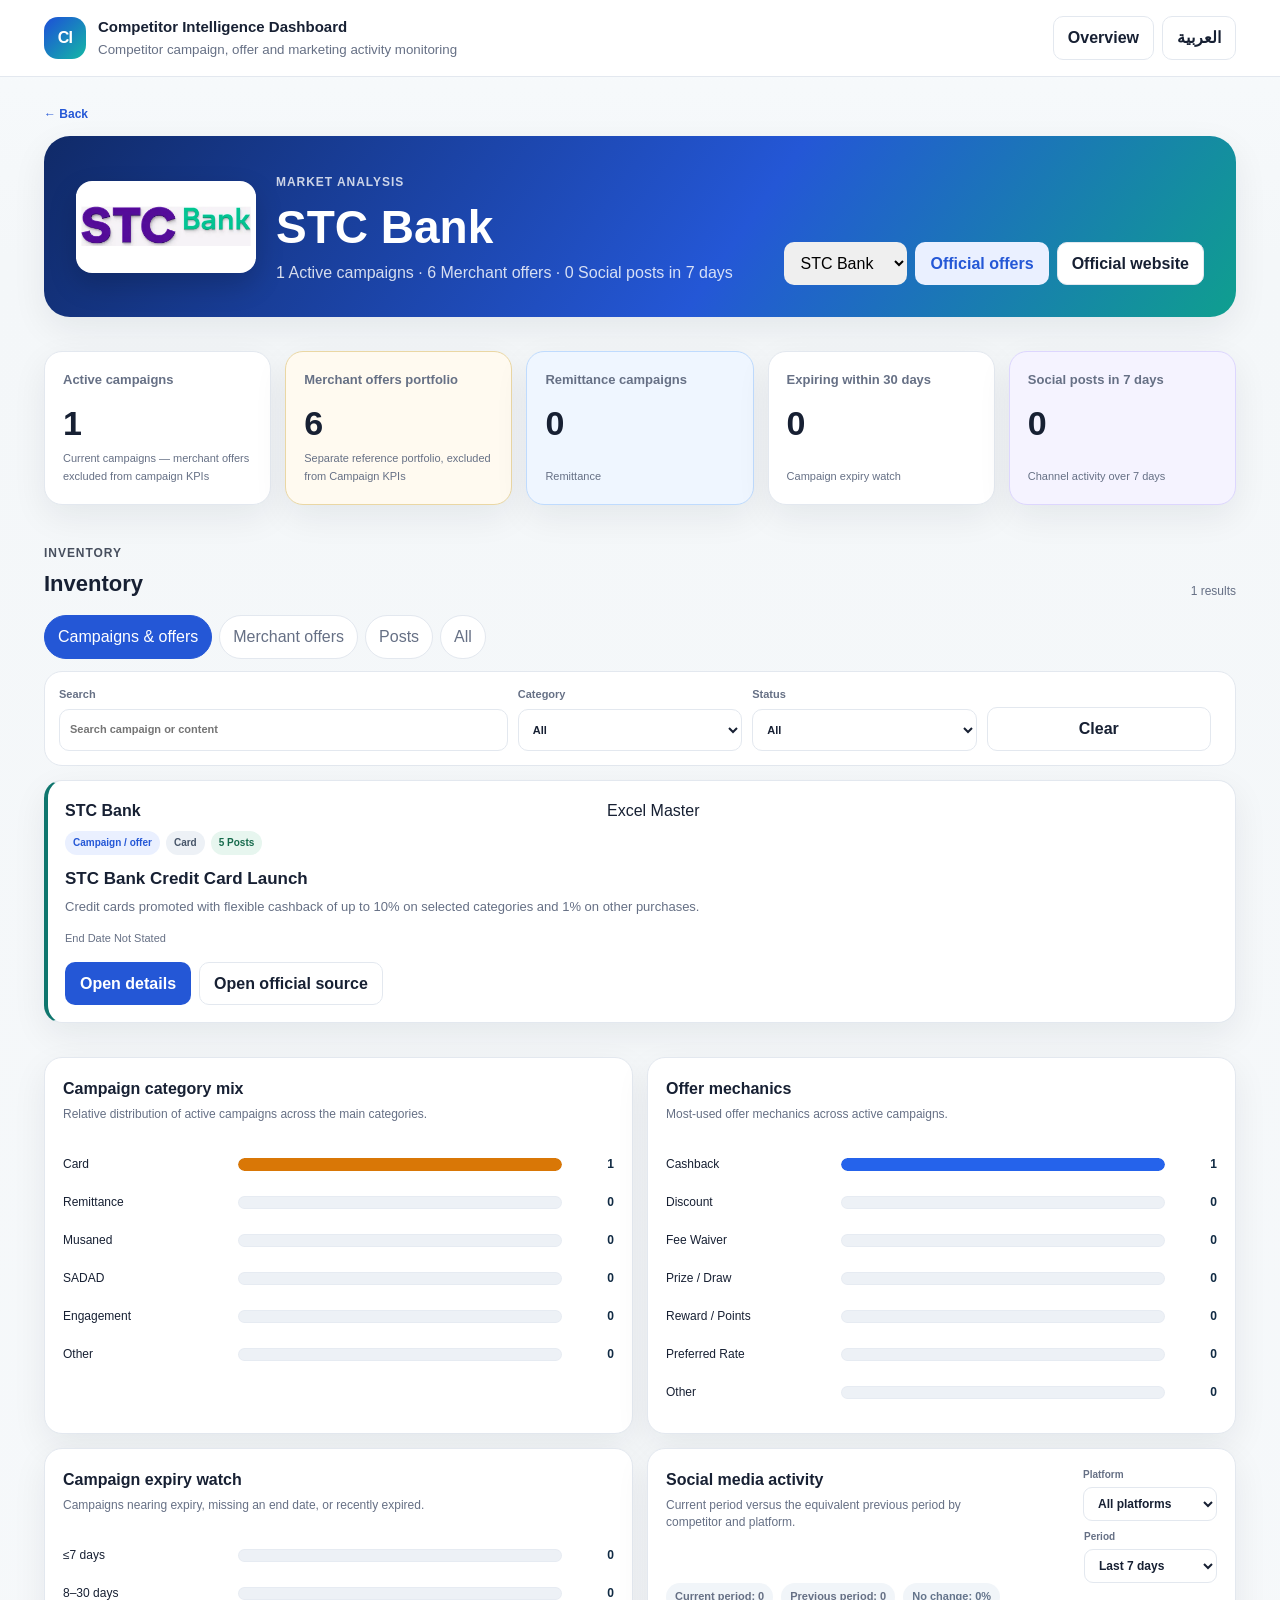
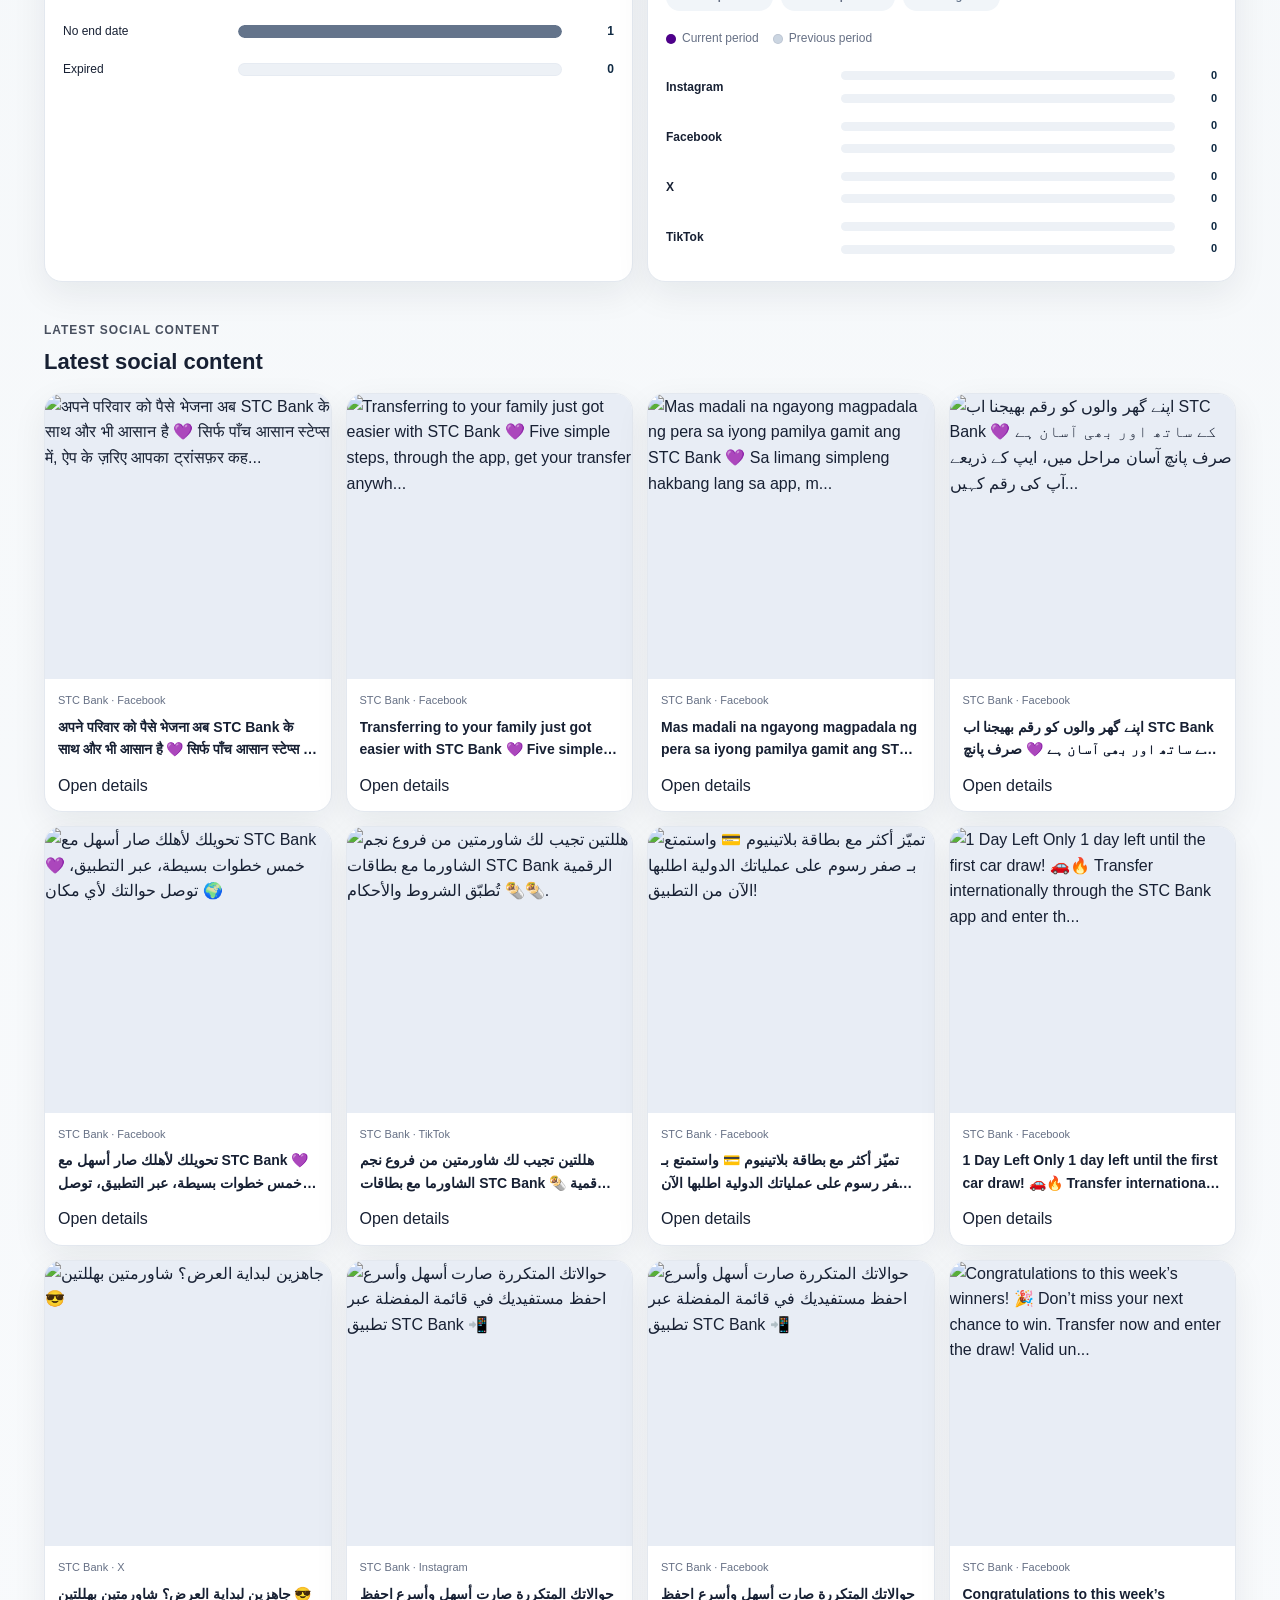
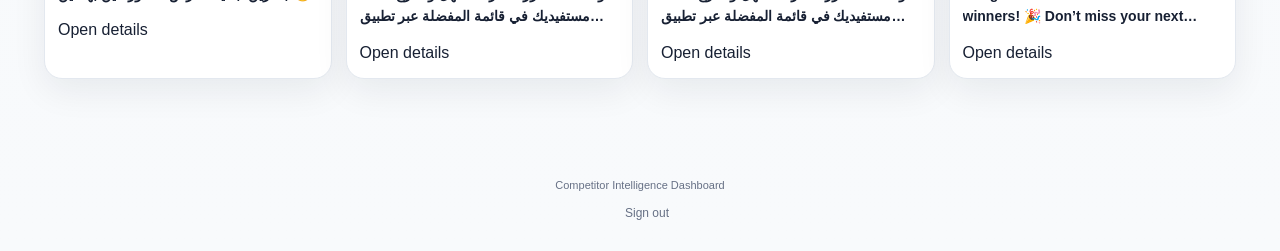
==== commit 48d1191c: "Add files via upload" ====
--- a/competitor.html
+++ b/competitor.html
@@ -1,6 +1,6 @@
 <!DOCTYPE html>
 <html lang="en" dir="ltr">
-<head><meta charset="UTF-8"><meta name="viewport" content="width=device-width, initial-scale=1.0"><title>Competitor Analysis</title><link rel="stylesheet" href="assets/styles.css?v=5.12.0"></head>
+<head><meta charset="UTF-8"><meta name="viewport" content="width=device-width, initial-scale=1.0"><title>Competitor Analysis</title><link rel="stylesheet" href="assets/styles.css?v=5.12.1"></head>
 <body>
 <header class="site-header"><div class="site-header__inner"><a class="brand" href="index.html"><span class="brand__mark">CI</span><span><strong data-i18n="appTitle"></strong><small data-i18n="appSubtitle"></small></span></a><div class="header-actions"><a class="button button--secondary" href="review.html" data-i18n="reviewCenter" data-admin-only hidden></a><button id="export-edits" class="button button--ghost" data-i18n="exportEdits"></button><a class="button button--ghost" href="index.html" data-i18n="overview"></a><button class="language-button" data-language-toggle></button></div></div></header>
 <main class="page-shell"><div id="loading" class="loading-state"><span class="spinner"></span><span data-i18n="loading"></span></div><div id="error"></div><div id="content" hidden>
@@ -14,4 +14,4 @@
 <section class="section"><div class="chart-grid"><article class="chart-card"><header><div><h3 data-i18n="categoryMix"></h3><p data-i18n="campaignMixNote"></p></div></header><div id="category-chart" class="chart-body"></div></article><article class="chart-card"><header><div><h3 data-i18n="mechanicsMix"></h3><p data-i18n="mechanicsMixNote"></p></div></header><div id="mechanics-chart" class="chart-body"></div></article><article class="chart-card"><header><div><h3 data-i18n="expiryRisk"></h3><p data-i18n="expiryRiskNote"></p></div></header><div id="expiry-chart" class="chart-body"></div></article><article class="chart-card chart-card--social"><header><div><h3 data-i18n="socialMediaActivity"></h3><p data-i18n="socialActivityNote"></p></div><div class="chart-toolbar"><label><span data-i18n="platform"></span><select id="competitor-social-platform-filter"><option value="" data-i18n="allPlatforms"></option><option value="instagram">Instagram</option><option value="facebook">Facebook</option><option value="x">X</option><option value="tiktok">TikTok</option></select></label><label><span data-i18n="chartPeriod"></span><select id="competitor-social-period-filter"><option value="7" data-i18n="last7Days"></option><option value="30" data-i18n="last30Days"></option></select></label></div></header><div id="competitor-social-comparison-summary" class="chart-comparison-summary"></div><div id="channel-chart" class="chart-body"></div></article></div></section>
 <section class="section"><div class="section-heading"><div><span class="eyebrow" data-i18n="latestMedia"></span><h2 data-i18n="latestMedia"></h2></div></div><div id="media-grid" class="media-grid"></div></section>
 <section id="competitor-source-health" class="section" hidden><details class="compact-drawer source-drawer"><summary><strong data-i18n="sourceHealth"></strong><span id="source-summary" class="status-summary"></span></summary><div class="drawer-body"><div id="source-list" class="source-list"></div></div></details><details class="compact-drawer refresh-drawer"><summary><strong data-i18n="refreshHistory"></strong></summary><div class="drawer-body"><div id="refresh-history-list" class="refresh-history-list"></div></div></details></section>
-</div></main><footer class="footer"><span>Competitor Intelligence Dashboard</span><a class="footer-signout" href="/__logout" data-i18n="signOut"></a></footer><script src="assets/common.js?v=5.12.0" defer></script><script src="assets/competitor.js?v=5.12.0" defer></script></body></html>
+</div></main><footer class="footer"><span>Competitor Intelligence Dashboard</span><a class="footer-signout" href="/__logout" data-i18n="signOut"></a></footer><script src="assets/common.js?v=5.12.1" defer></script><script src="assets/competitor.js?v=5.12.1" defer></script></body></html>
--- a/assets/styles.css
+++ b/assets/styles.css
@@ -208,6 +208,20 @@
 .insight-card strong { display: block; font-size: 22px; margin: 8px 0; }
 .insight-card p { color: var(--muted); font-size: 12px; margin: 0; }
 .breadcrumb { margin-bottom: 12px; color: var(--primary); font-weight: 800; font-size: 12px; }
+.section-nav { position: sticky; top: 77px; z-index: 35; display: flex; justify-content: center; gap: 6px; width: max-content; max-width: 100%; margin: 16px auto 0; padding: 6px; border: 1px solid var(--border); border-radius: 999px; background: rgba(255,255,255,.94); box-shadow: 0 8px 22px rgba(16,24,40,.08); backdrop-filter: blur(12px); }
+.section-nav a { padding: 7px 13px; border-radius: 999px; color: var(--muted); font-size: 12px; font-weight: 800; white-space: nowrap; }
+.section-nav a:hover, .section-nav a:focus-visible { background: var(--primary-soft); color: var(--primary); }
+.competitor-logo-stage { height: 112px; margin: -4px -4px 16px; display: grid; place-items: center; overflow: hidden; border-radius: 15px; background: #fff; box-shadow: inset 0 0 0 1px #edf0f5, 0 10px 24px rgba(16,24,40,.06); transition: transform .22s ease, box-shadow .22s ease; }
+.competitor-logo-stage img { width: 100%; height: 100%; object-fit: contain; }
+.competitor-card:hover .competitor-logo-stage { transform: translateY(-3px); box-shadow: inset 0 0 0 1px #e5eaf1, 0 15px 28px rgba(16,24,40,.11); }
+.competitor-hero__identity { display: flex; align-items: center; gap: 20px; min-width: 0; }
+.competitor-hero__logo { width: 180px; height: 92px; flex: 0 0 180px; overflow: hidden; border-radius: 16px; background: #fff; box-shadow: 0 12px 28px rgba(0,0,0,.18); }
+.competitor-hero__logo img { width: 100%; height: 100%; object-fit: contain; display: block; }
+.chart-toolbar--period { align-items: end; flex-wrap: wrap; }
+.custom-period { display: flex; align-items: end; gap: 7px; flex-wrap: wrap; }
+.custom-period[hidden] { display: none; }
+.custom-period input { min-height: 38px; border: 1px solid var(--border); border-radius: 9px; padding: 6px 8px; background: #fff; color: var(--text); }
+.review-save-status-inline { display: block; min-height: 24px; margin-top: 10px; color: var(--primary); font-size: 12px; font-weight: 700; }
 .warning-stack { display: grid; gap: 8px; margin-top: 16px; }
 .warning-box { padding: 13px 15px; border-radius: 12px; background: var(--warning-soft); color: var(--warning); border: 1px solid #f5d79b; }
 .item-detail-grid { display: grid; grid-template-columns: 1fr 1fr 1.2fr; gap: 14px; }
@@ -502,3 +516,9 @@
 .review-evidence { display: inline-flex; margin-top: 8px; font-weight: 750; color: var(--primary); text-decoration: none; }
 .review-save-status { position: fixed; z-index: 1000; inset-inline-end: 24px; bottom: 24px; padding: 15px 20px; border-radius: 14px; background: #0f172a; color: #fff; box-shadow: 0 18px 45px rgba(15,23,42,.35); font-weight: 750; }
 @media(max-width:800px) { .review-hero,.review-bulk { align-items: stretch; flex-direction: column; } .review-hero__actions { min-width: 0; } .review-hero__actions .review-total { align-self: flex-start; } .review-scan-summary { text-align: start; } .review-bulk { top: 70px; } .review-card { padding: 16px; } .review-card__actions .button { flex: 1 1 150px; } }
+@media(max-width:800px) {
+  .section-nav { top: 70px; justify-content: flex-start; width: 100%; overflow-x: auto; }
+  .competitor-hero__identity { align-items: flex-start; flex-direction: column; width: 100%; }
+  .competitor-hero__logo { width: 100%; max-width: 260px; height: 96px; flex-basis: 96px; }
+  .custom-period { width: 100%; }
+}
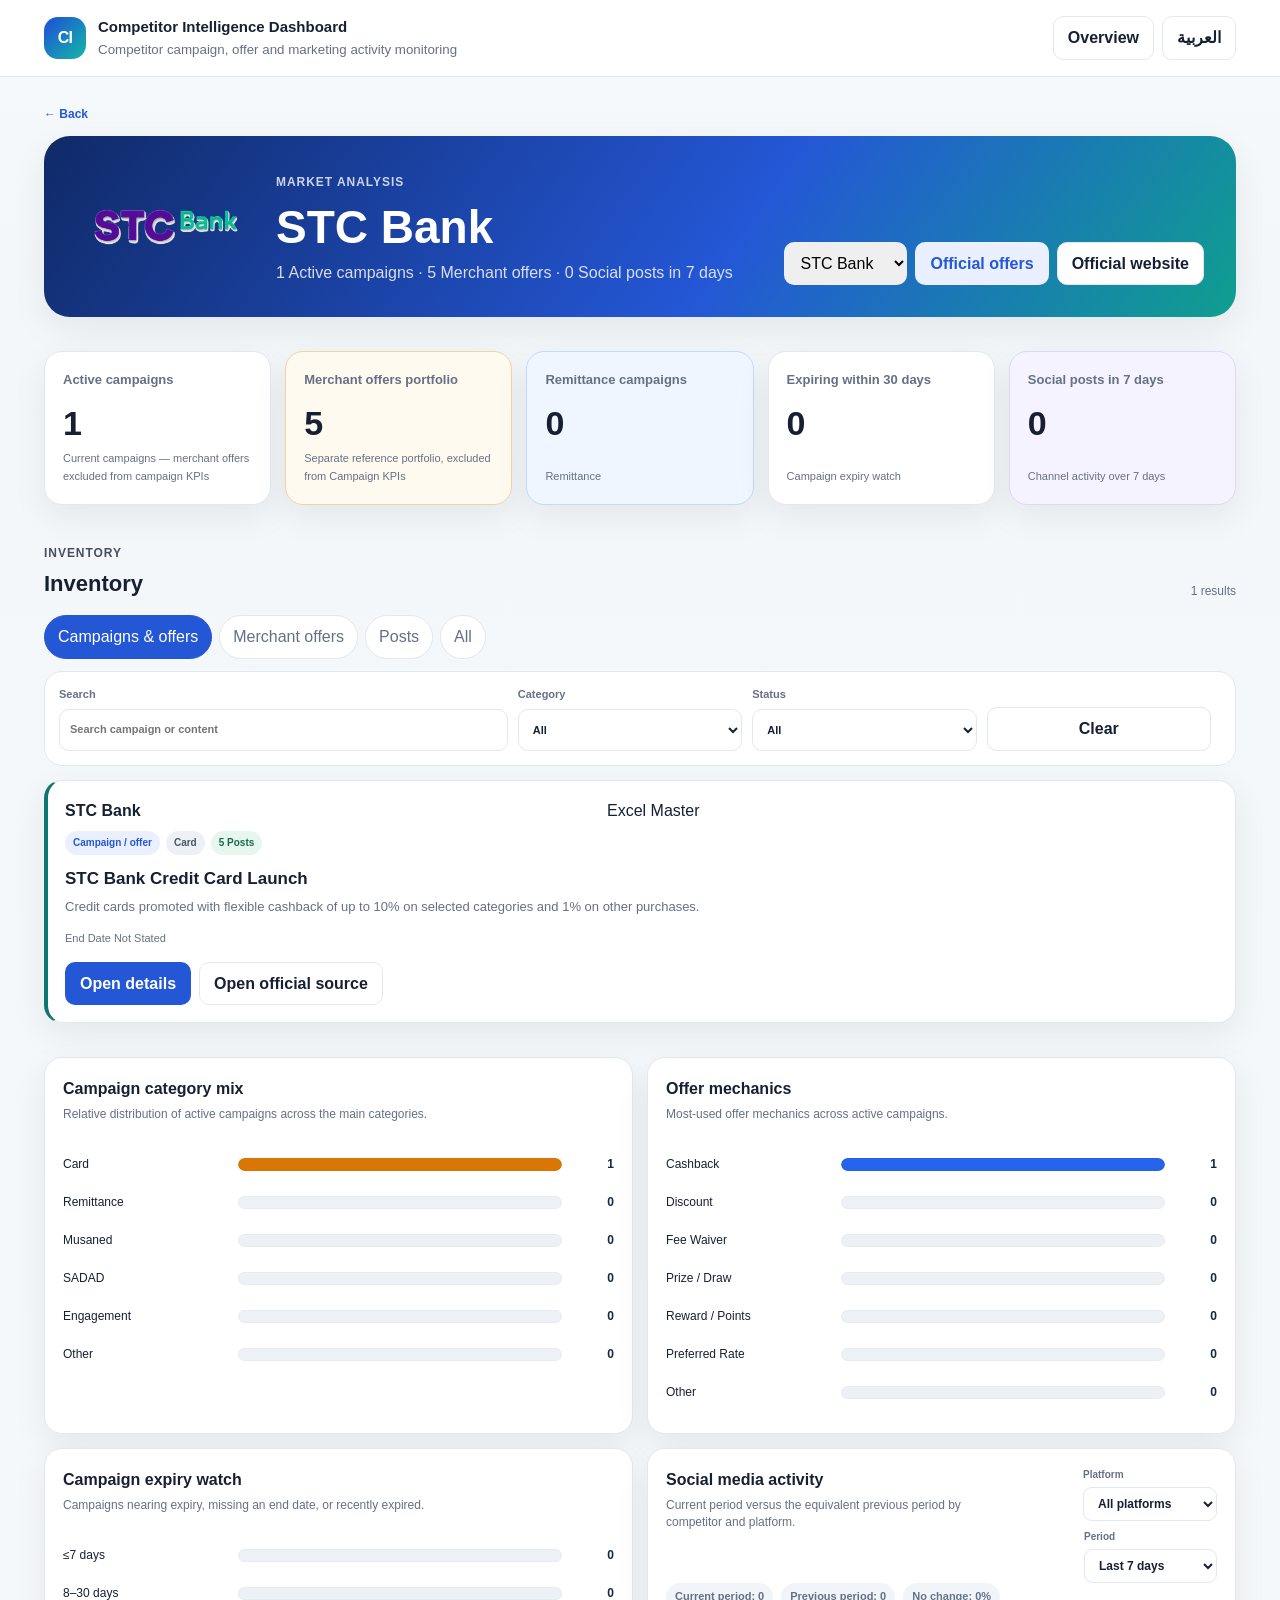
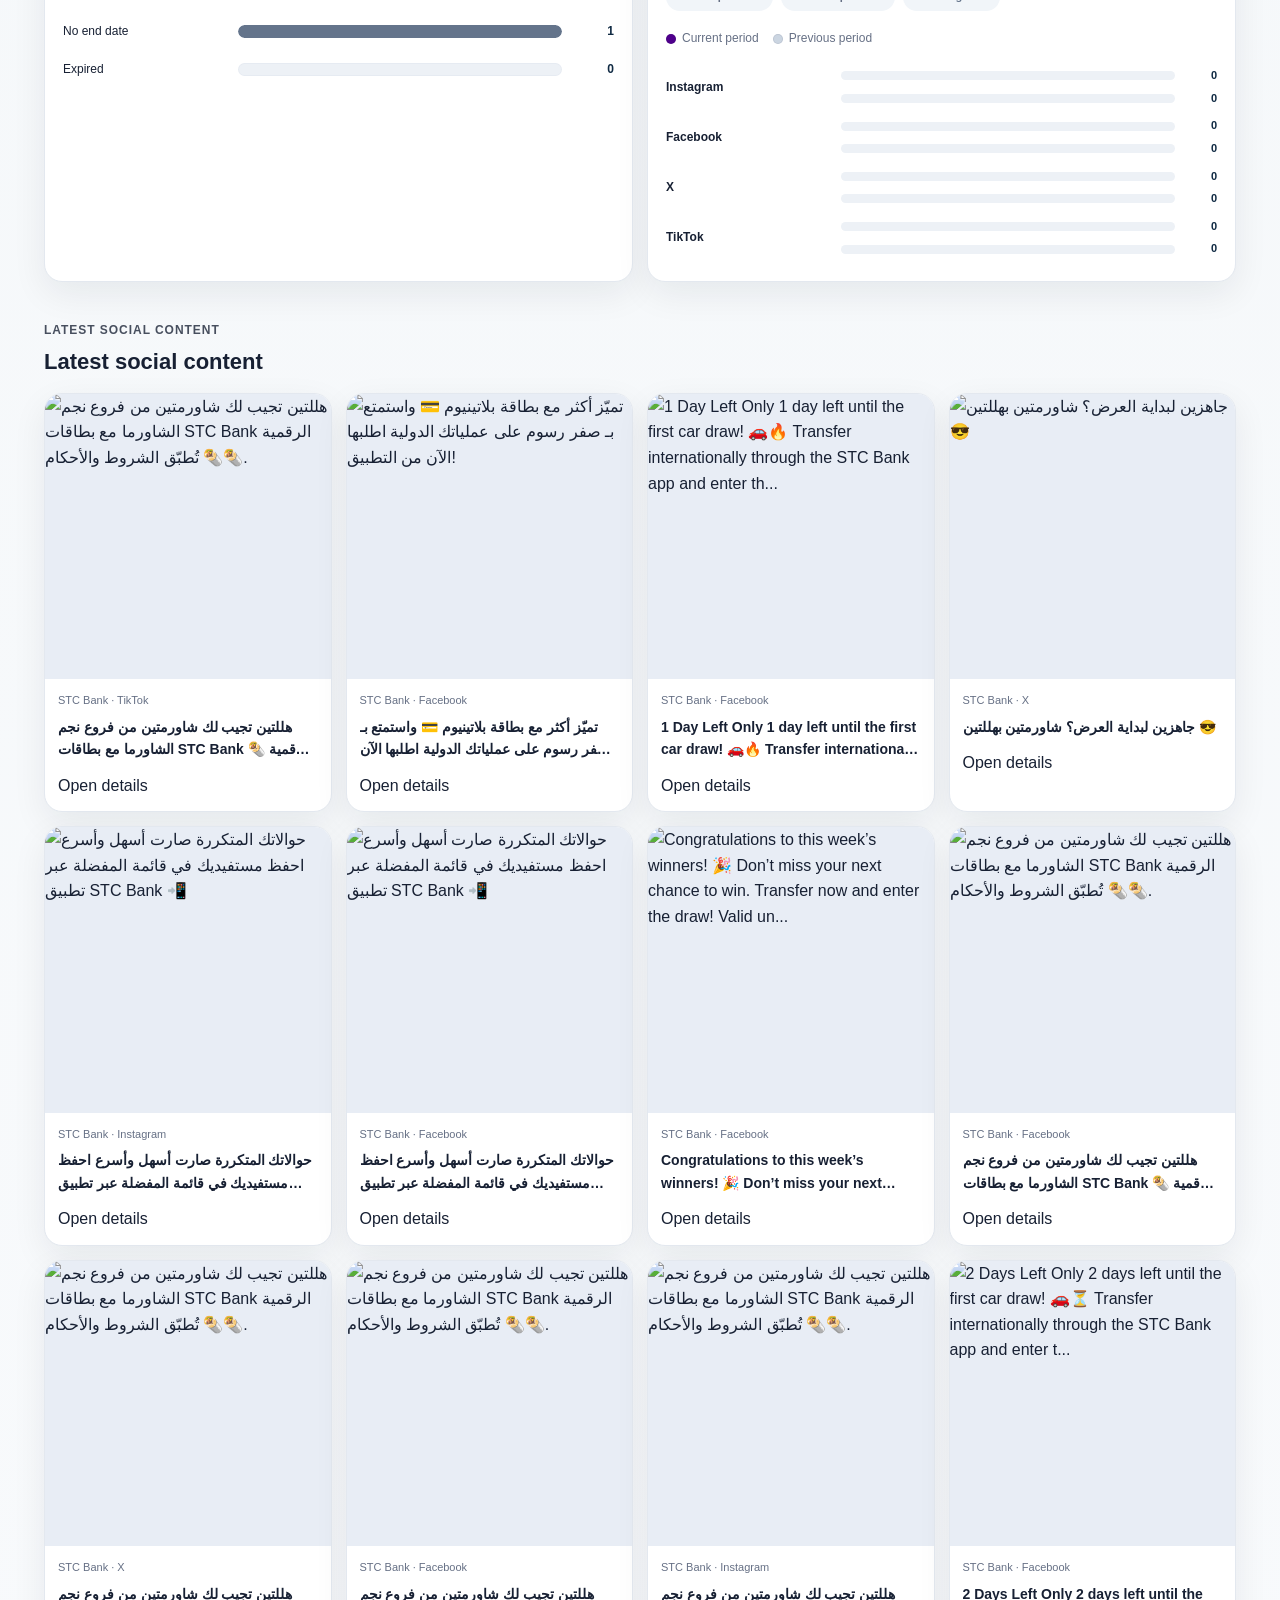
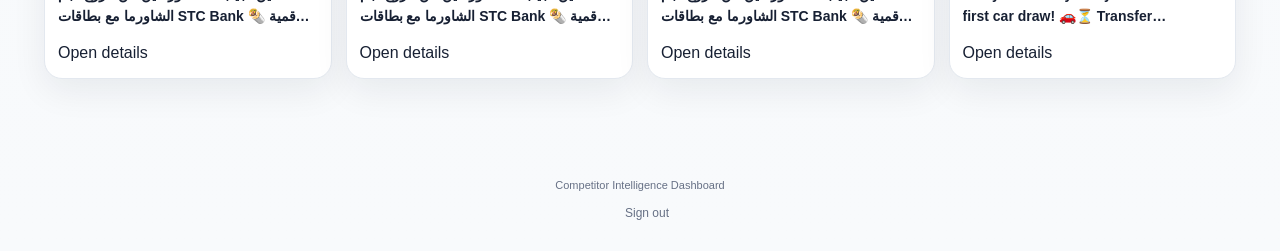
==== commit 741d97a4: "Add files via upload" ====
--- a/competitor.html
+++ b/competitor.html
@@ -1,6 +1,6 @@
 <!DOCTYPE html>
 <html lang="en" dir="ltr">
-<head><meta charset="UTF-8"><meta name="viewport" content="width=device-width, initial-scale=1.0"><title>Competitor Analysis</title><link rel="stylesheet" href="assets/styles.css?v=5.12.1"></head>
+<head><meta charset="UTF-8"><meta name="viewport" content="width=device-width, initial-scale=1.0"><title>Competitor Analysis</title><link rel="stylesheet" href="assets/styles.css?v=5.13.0"></head>
 <body>
 <header class="site-header"><div class="site-header__inner"><a class="brand" href="index.html"><span class="brand__mark">CI</span><span><strong data-i18n="appTitle"></strong><small data-i18n="appSubtitle"></small></span></a><div class="header-actions"><a class="button button--secondary" href="review.html" data-i18n="reviewCenter" data-admin-only hidden></a><button id="export-edits" class="button button--ghost" data-i18n="exportEdits"></button><a class="button button--ghost" href="index.html" data-i18n="overview"></a><button class="language-button" data-language-toggle></button></div></div></header>
 <main class="page-shell"><div id="loading" class="loading-state"><span class="spinner"></span><span data-i18n="loading"></span></div><div id="error"></div><div id="content" hidden>
@@ -14,4 +14,4 @@
 <section class="section"><div class="chart-grid"><article class="chart-card"><header><div><h3 data-i18n="categoryMix"></h3><p data-i18n="campaignMixNote"></p></div></header><div id="category-chart" class="chart-body"></div></article><article class="chart-card"><header><div><h3 data-i18n="mechanicsMix"></h3><p data-i18n="mechanicsMixNote"></p></div></header><div id="mechanics-chart" class="chart-body"></div></article><article class="chart-card"><header><div><h3 data-i18n="expiryRisk"></h3><p data-i18n="expiryRiskNote"></p></div></header><div id="expiry-chart" class="chart-body"></div></article><article class="chart-card chart-card--social"><header><div><h3 data-i18n="socialMediaActivity"></h3><p data-i18n="socialActivityNote"></p></div><div class="chart-toolbar"><label><span data-i18n="platform"></span><select id="competitor-social-platform-filter"><option value="" data-i18n="allPlatforms"></option><option value="instagram">Instagram</option><option value="facebook">Facebook</option><option value="x">X</option><option value="tiktok">TikTok</option></select></label><label><span data-i18n="chartPeriod"></span><select id="competitor-social-period-filter"><option value="7" data-i18n="last7Days"></option><option value="30" data-i18n="last30Days"></option></select></label></div></header><div id="competitor-social-comparison-summary" class="chart-comparison-summary"></div><div id="channel-chart" class="chart-body"></div></article></div></section>
 <section class="section"><div class="section-heading"><div><span class="eyebrow" data-i18n="latestMedia"></span><h2 data-i18n="latestMedia"></h2></div></div><div id="media-grid" class="media-grid"></div></section>
 <section id="competitor-source-health" class="section" hidden><details class="compact-drawer source-drawer"><summary><strong data-i18n="sourceHealth"></strong><span id="source-summary" class="status-summary"></span></summary><div class="drawer-body"><div id="source-list" class="source-list"></div></div></details><details class="compact-drawer refresh-drawer"><summary><strong data-i18n="refreshHistory"></strong></summary><div class="drawer-body"><div id="refresh-history-list" class="refresh-history-list"></div></div></details></section>
-</div></main><footer class="footer"><span>Competitor Intelligence Dashboard</span><a class="footer-signout" href="/__logout" data-i18n="signOut"></a></footer><script src="assets/common.js?v=5.12.1" defer></script><script src="assets/competitor.js?v=5.12.1" defer></script></body></html>
+</div></main><footer class="footer"><span>Competitor Intelligence Dashboard</span><a class="footer-signout" href="/__logout" data-i18n="signOut"></a></footer><script src="assets/common.js?v=5.13.0" defer></script><script src="assets/competitor.js?v=5.13.0" defer></script></body></html>
--- a/assets/styles.css
+++ b/assets/styles.css
@@ -211,12 +211,13 @@
 .section-nav { position: sticky; top: 77px; z-index: 35; display: flex; justify-content: center; gap: 6px; width: max-content; max-width: 100%; margin: 16px auto 0; padding: 6px; border: 1px solid var(--border); border-radius: 999px; background: rgba(255,255,255,.94); box-shadow: 0 8px 22px rgba(16,24,40,.08); backdrop-filter: blur(12px); }
 .section-nav a { padding: 7px 13px; border-radius: 999px; color: var(--muted); font-size: 12px; font-weight: 800; white-space: nowrap; }
 .section-nav a:hover, .section-nav a:focus-visible { background: var(--primary-soft); color: var(--primary); }
-.competitor-logo-stage { height: 112px; margin: -4px -4px 16px; display: grid; place-items: center; overflow: hidden; border-radius: 15px; background: #fff; box-shadow: inset 0 0 0 1px #edf0f5, 0 10px 24px rgba(16,24,40,.06); transition: transform .22s ease, box-shadow .22s ease; }
-.competitor-logo-stage img { width: 100%; height: 100%; object-fit: contain; }
-.competitor-card:hover .competitor-logo-stage { transform: translateY(-3px); box-shadow: inset 0 0 0 1px #e5eaf1, 0 15px 28px rgba(16,24,40,.11); }
+.competitor-logo-stage { height: 112px; margin: -4px -4px 16px; display: grid; place-items: center; overflow: hidden; border-radius: 15px; background: transparent; transition: transform .22s ease; }
+.competitor-logo-stage img { width: 100%; height: 100%; object-fit: contain; display: block; }
+.competitor-card:hover .competitor-logo-stage { transform: translateY(-3px); }
 .competitor-hero__identity { display: flex; align-items: center; gap: 20px; min-width: 0; }
-.competitor-hero__logo { width: 180px; height: 92px; flex: 0 0 180px; overflow: hidden; border-radius: 16px; background: #fff; box-shadow: 0 12px 28px rgba(0,0,0,.18); }
+.competitor-hero__logo { width: 180px; height: 92px; flex: 0 0 180px; overflow: hidden; border-radius: 16px; background: transparent; }
 .competitor-hero__logo img { width: 100%; height: 100%; object-fit: contain; display: block; }
+.section-nav + section, #overview, #competitors, #management-summary, #market-analytics, #content-tabs { scroll-margin-top: 145px; }
 .chart-toolbar--period { align-items: end; flex-wrap: wrap; }
 .custom-period { display: flex; align-items: end; gap: 7px; flex-wrap: wrap; }
 .custom-period[hidden] { display: none; }
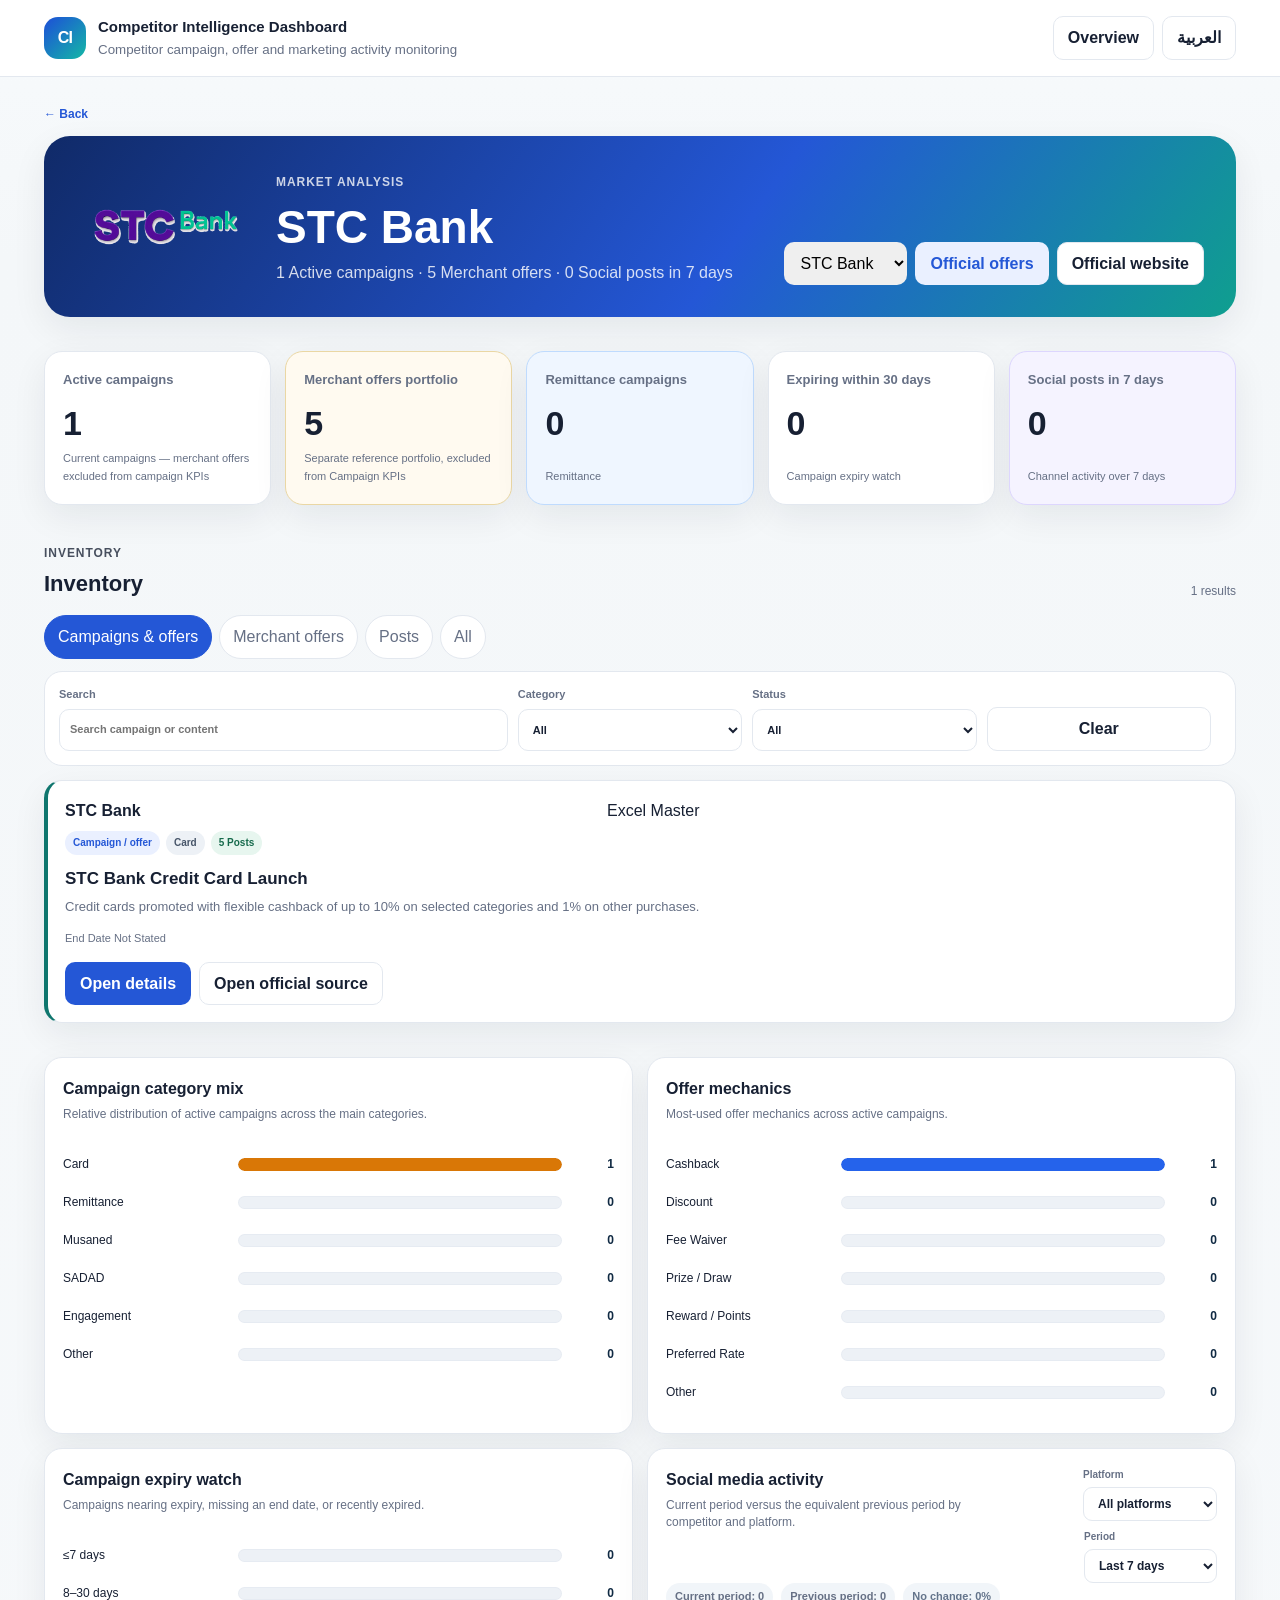
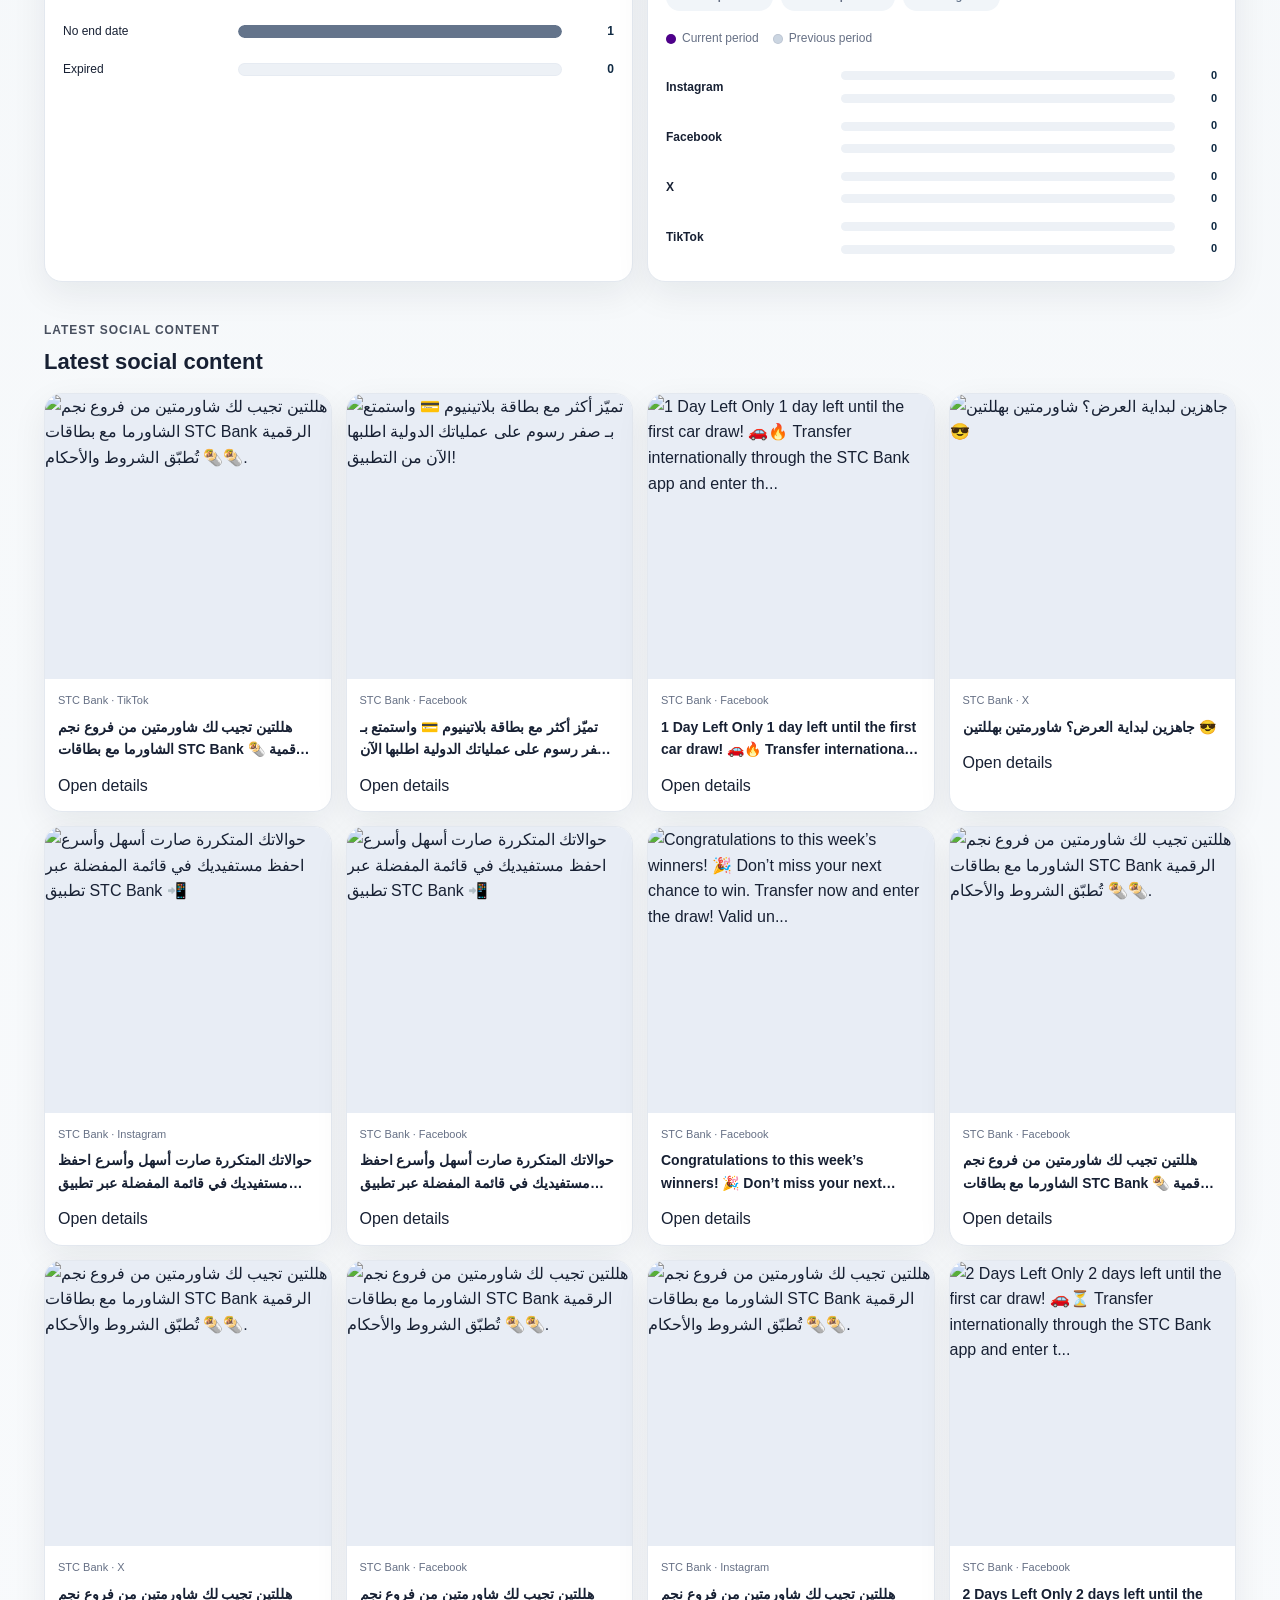
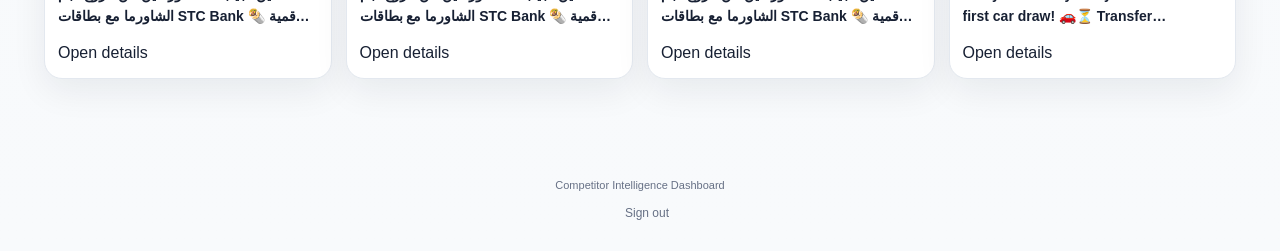
==== commit 8155a1b7: "Add files via upload" ====
--- a/competitor.html
+++ b/competitor.html
@@ -1,6 +1,6 @@
 <!DOCTYPE html>
 <html lang="en" dir="ltr">
-<head><meta charset="UTF-8"><meta name="viewport" content="width=device-width, initial-scale=1.0"><title>Competitor Analysis</title><link rel="stylesheet" href="assets/styles.css?v=5.13.0"></head>
+<head><meta charset="UTF-8"><meta name="viewport" content="width=device-width, initial-scale=1.0"><title>Competitor Analysis</title><link rel="stylesheet" href="assets/styles.css?v=5.14.0"></head>
 <body>
 <header class="site-header"><div class="site-header__inner"><a class="brand" href="index.html"><span class="brand__mark">CI</span><span><strong data-i18n="appTitle"></strong><small data-i18n="appSubtitle"></small></span></a><div class="header-actions"><a class="button button--secondary" href="review.html" data-i18n="reviewCenter" data-admin-only hidden></a><button id="export-edits" class="button button--ghost" data-i18n="exportEdits"></button><a class="button button--ghost" href="index.html" data-i18n="overview"></a><button class="language-button" data-language-toggle></button></div></div></header>
 <main class="page-shell"><div id="loading" class="loading-state"><span class="spinner"></span><span data-i18n="loading"></span></div><div id="error"></div><div id="content" hidden>
@@ -14,4 +14,4 @@
 <section class="section"><div class="chart-grid"><article class="chart-card"><header><div><h3 data-i18n="categoryMix"></h3><p data-i18n="campaignMixNote"></p></div></header><div id="category-chart" class="chart-body"></div></article><article class="chart-card"><header><div><h3 data-i18n="mechanicsMix"></h3><p data-i18n="mechanicsMixNote"></p></div></header><div id="mechanics-chart" class="chart-body"></div></article><article class="chart-card"><header><div><h3 data-i18n="expiryRisk"></h3><p data-i18n="expiryRiskNote"></p></div></header><div id="expiry-chart" class="chart-body"></div></article><article class="chart-card chart-card--social"><header><div><h3 data-i18n="socialMediaActivity"></h3><p data-i18n="socialActivityNote"></p></div><div class="chart-toolbar"><label><span data-i18n="platform"></span><select id="competitor-social-platform-filter"><option value="" data-i18n="allPlatforms"></option><option value="instagram">Instagram</option><option value="facebook">Facebook</option><option value="x">X</option><option value="tiktok">TikTok</option></select></label><label><span data-i18n="chartPeriod"></span><select id="competitor-social-period-filter"><option value="7" data-i18n="last7Days"></option><option value="30" data-i18n="last30Days"></option></select></label></div></header><div id="competitor-social-comparison-summary" class="chart-comparison-summary"></div><div id="channel-chart" class="chart-body"></div></article></div></section>
 <section class="section"><div class="section-heading"><div><span class="eyebrow" data-i18n="latestMedia"></span><h2 data-i18n="latestMedia"></h2></div></div><div id="media-grid" class="media-grid"></div></section>
 <section id="competitor-source-health" class="section" hidden><details class="compact-drawer source-drawer"><summary><strong data-i18n="sourceHealth"></strong><span id="source-summary" class="status-summary"></span></summary><div class="drawer-body"><div id="source-list" class="source-list"></div></div></details><details class="compact-drawer refresh-drawer"><summary><strong data-i18n="refreshHistory"></strong></summary><div class="drawer-body"><div id="refresh-history-list" class="refresh-history-list"></div></div></details></section>
-</div></main><footer class="footer"><span>Competitor Intelligence Dashboard</span><a class="footer-signout" href="/__logout" data-i18n="signOut"></a></footer><script src="assets/common.js?v=5.13.0" defer></script><script src="assets/competitor.js?v=5.13.0" defer></script></body></html>
+</div></main><footer class="footer"><span>Competitor Intelligence Dashboard</span><a class="footer-signout" href="/__logout" data-i18n="signOut"></a></footer><script src="assets/common.js?v=5.14.0" defer></script><script src="assets/competitor.js?v=5.14.0" defer></script></body></html>
--- a/assets/styles.css
+++ b/assets/styles.css
@@ -218,6 +218,59 @@
 .competitor-hero__logo { width: 180px; height: 92px; flex: 0 0 180px; overflow: hidden; border-radius: 16px; background: transparent; }
 .competitor-hero__logo img { width: 100%; height: 100%; object-fit: contain; display: block; }
 .section-nav + section, #overview, #competitors, #management-summary, #market-analytics, #content-tabs { scroll-margin-top: 145px; }
+.market-orbit-rail,.market-orbit-visual { display:none; }
+.layout-preview-badge { position:fixed; right:18px; bottom:18px; z-index:110; border:1px solid rgba(255,255,255,.28); border-radius:999px; padding:9px 14px; background:#102a68; color:#fff; box-shadow:0 12px 30px rgba(16,42,104,.28); font-size:11px; font-weight:800; cursor:pointer; }
+.site-experience-modal { max-width:650px; }
+.published-layout-note { margin:10px 0 14px; color:var(--primary); font-size:12px; font-weight:800; }
+.layout-choices { display:grid; grid-template-columns:1fr 1fr; gap:12px; }
+.layout-choice { display:grid; gap:8px; min-width:0; padding:14px; border:1px solid var(--border); border-radius:16px; background:var(--surface); color:var(--text); text-align:start; cursor:pointer; transition:border-color .18s ease,box-shadow .18s ease,transform .18s ease; }
+.layout-choice:hover { transform:translateY(-2px); }
+.layout-choice.is-selected { border-color:var(--primary); box-shadow:0 0 0 3px var(--primary-soft); }
+.layout-choice strong { font-size:14px; }
+.layout-choice small { color:var(--muted); font-size:11px; line-height:1.45; }
+.layout-choice__preview { position:relative; display:grid; grid-template-columns:18% 1fr; grid-template-rows:24px 46px; gap:5px; height:82px; padding:7px; overflow:hidden; border-radius:10px; background:#edf1f7; }
+.layout-choice__preview i { display:block; border-radius:5px; background:#fff; }
+.layout-choice__preview i:first-child { grid-column:1/-1; background:#2457d6; }
+.layout-choice__preview--market-orbit { grid-template-columns:13% 1fr 35%; background:#e7edf7; }
+.layout-choice__preview--market-orbit i:first-child { grid-column:1; grid-row:1/-1; background:#102a68; }
+.layout-choice__preview--market-orbit i:nth-child(2) { grid-column:2/-1; background:linear-gradient(135deg,#102a68,#2457d6,#0f9f8f); }
+.layout-choice__preview--market-orbit i:nth-child(3) { grid-column:2/-1; }
+
+body.layout-market-orbit { background:radial-gradient(circle at 88% 8%,rgba(15,159,143,.08),transparent 24%),#eef2f8; }
+body.layout-market-orbit .page-shell { max-width:1320px; padding-left:104px; }
+body.layout-market-orbit .section-nav { display:none; }
+body.layout-market-orbit .market-orbit-rail { position:fixed; top:112px; left:max(18px,calc((100vw - 1320px)/2)); z-index:38; display:flex; flex-direction:column; gap:8px; width:66px; padding:10px; border-radius:22px; background:#0c1d3b; box-shadow:0 18px 42px rgba(12,29,59,.24); }
+body.layout-market-orbit .market-orbit-rail a { position:relative; display:grid; place-items:center; min-height:46px; border-radius:14px; color:#9fb1d2; }
+body.layout-market-orbit .market-orbit-rail a > span:last-child { position:absolute; left:58px; padding:7px 10px; border-radius:9px; background:#0c1d3b; color:#fff; font-size:11px; font-weight:800; white-space:nowrap; opacity:0; pointer-events:none; transform:translateX(-5px); transition:opacity .18s ease,transform .18s ease; }
+body.layout-market-orbit .market-orbit-rail a:hover > span:last-child,body.layout-market-orbit .market-orbit-rail a:focus-visible > span:last-child { opacity:1; transform:translateX(0); }
+body.layout-market-orbit .market-orbit-rail a.is-active { background:#32d1bd; color:#08211e; }
+.market-orbit-rail__icon { display:grid; place-items:center; width:30px; height:30px; border-radius:10px; border:1px solid currentColor; font-size:10px; font-weight:900; }
+body.layout-market-orbit .hero--executive { position:relative; display:grid; grid-template-columns:minmax(0,1fr) 430px; grid-template-rows:auto auto; align-items:center; min-height:355px; overflow:hidden; background:radial-gradient(circle at 78% 48%,rgba(50,209,189,.22),transparent 25%),linear-gradient(135deg,#0c2044,#173b6c 60%,#165164); box-shadow:0 22px 55px rgba(14,42,80,.22); }
+body.layout-market-orbit .hero--executive:after { content:""; position:absolute; width:290px; height:290px; right:71px; top:32px; border:1px solid rgba(255,255,255,.11); border-radius:50%; pointer-events:none; }
+body.layout-market-orbit .hero__copy { position:relative; z-index:2; align-self:end; max-width:620px; }
+body.layout-market-orbit .hero__copy h1 { max-width:560px; font-size:clamp(32px,4vw,54px); letter-spacing:-.03em; }
+body.layout-market-orbit .hero__copy > p { max-width:570px; }
+body.layout-market-orbit .hero__meta { position:relative; z-index:3; grid-column:1; align-self:start; justify-content:flex-start; margin-top:20px; }
+body.layout-market-orbit .market-orbit-visual { position:relative; z-index:2; grid-column:2; grid-row:1/3; display:block; width:400px; height:300px; justify-self:end; }
+.market-orbit-ring { position:absolute; border:1px solid rgba(255,255,255,.16); border-radius:50%; pointer-events:none; }
+.market-orbit-ring--outer { inset:15px 54px; }
+.market-orbit-ring--inner { inset:76px 115px; }
+.market-orbit-core { position:absolute; left:162px; top:112px; width:76px; height:76px; display:grid; place-items:center; align-content:center; border-radius:50%; background:#32d1bd; color:#08211e; box-shadow:0 0 40px rgba(50,209,189,.34); text-align:center; }
+.market-orbit-core strong { font-size:23px; line-height:1; }
+.market-orbit-core span { margin-top:3px; font-size:8px; font-weight:900; }
+.market-orbit-core small { position:absolute; top:72px; width:150px; color:#fff; font-size:8px; }
+.market-orbit-node { position:absolute; display:grid; grid-template-columns:1fr auto; align-items:center; gap:4px; width:108px; height:48px; padding:7px 8px; border-radius:14px; background:rgba(255,255,255,.96); box-shadow:0 12px 28px rgba(0,0,0,.22); transition:transform .18s ease,box-shadow .18s ease; }
+.market-orbit-node:hover { transform:translateY(-3px) scale(1.025); box-shadow:0 16px 34px rgba(0,0,0,.27); }
+.market-orbit-node img { width:72px; height:31px; object-fit:contain; }
+.market-orbit-node span { display:grid; place-items:center; width:19px; height:19px; border-radius:50%; background:#e9eef7; color:#102a68; font-size:9px; font-weight:900; }
+.market-orbit-node--1 { left:3px; top:77px; }.market-orbit-node--2 { right:0; top:77px; }.market-orbit-node--3 { left:146px; top:0; }.market-orbit-node--4 { left:146px; bottom:0; }.market-orbit-node--5 { left:24px; bottom:38px; }.market-orbit-node--6 { right:20px; bottom:38px; }
+body.layout-market-orbit .campaign-overview-section { margin-top:24px; padding:24px; border-radius:26px; background:rgba(255,255,255,.62); box-shadow:inset 0 0 0 1px rgba(217,225,237,.8); }
+body.layout-market-orbit .competitor-card--campaigns { border-top:3px solid var(--competitor-color,#2457d6); box-shadow:0 14px 34px rgba(18,38,70,.09); }
+body.layout-market-orbit #management-summary { padding:24px; border-radius:26px; background:linear-gradient(135deg,rgba(233,238,255,.86),rgba(235,248,246,.8)); }
+body.layout-market-orbit #management-summary .summary-card:first-child { border-left:4px solid #6d4be8; }
+body.layout-market-orbit .decision-signal { border-radius:20px; }
+body.layout-market-orbit .analytics-group { padding:22px; border-radius:24px; background:rgba(255,255,255,.55); box-shadow:inset 0 0 0 1px rgba(217,225,237,.72); }
+body.layout-market-orbit .chart-card { box-shadow:0 13px 32px rgba(18,38,70,.08); }
 .chart-toolbar--period { align-items: end; flex-wrap: wrap; }
 .custom-period { display: flex; align-items: end; gap: 7px; flex-wrap: wrap; }
 .custom-period[hidden] { display: none; }
@@ -273,6 +326,28 @@
   .source-row { grid-template-columns: 1fr auto; }
   .source-row code { grid-column: 1 / -1; }
   .section-heading { align-items: flex-start; }
+}
+
+@media (max-width: 1050px) {
+  body.layout-market-orbit .page-shell { padding-left:22px; }
+  body.layout-market-orbit .market-orbit-rail { display:none; }
+  body.layout-market-orbit .section-nav { display:flex; }
+  body.layout-market-orbit .hero--executive { grid-template-columns:minmax(0,1fr) 360px; }
+  body.layout-market-orbit .market-orbit-visual { width:350px; transform:scale(.9); transform-origin:center right; }
+}
+
+@media (max-width: 800px) {
+  .layout-choices { grid-template-columns:1fr; }
+  body.layout-market-orbit .page-shell { padding-left:14px; }
+  body.layout-market-orbit .hero--executive { display:grid; grid-template-columns:1fr; grid-template-rows:auto; min-height:0; }
+  body.layout-market-orbit .hero__meta { grid-column:1; }
+  body.layout-market-orbit .market-orbit-visual { grid-column:1; grid-row:auto; width:100%; max-width:400px; height:285px; justify-self:center; transform:none; }
+  body.layout-market-orbit .campaign-overview-section,body.layout-market-orbit #management-summary,body.layout-market-orbit .analytics-group { padding:17px; border-radius:20px; }
+}
+
+@media (max-width: 460px) {
+  body.layout-market-orbit .market-orbit-visual { height:250px; transform:scale(.84); transform-origin:center; }
+  .layout-preview-badge { right:10px; bottom:10px; max-width:calc(100% - 20px); }
 }
 @media (max-width: 430px) {
   .kpi-grid, .media-grid { grid-template-columns: 1fr; }
